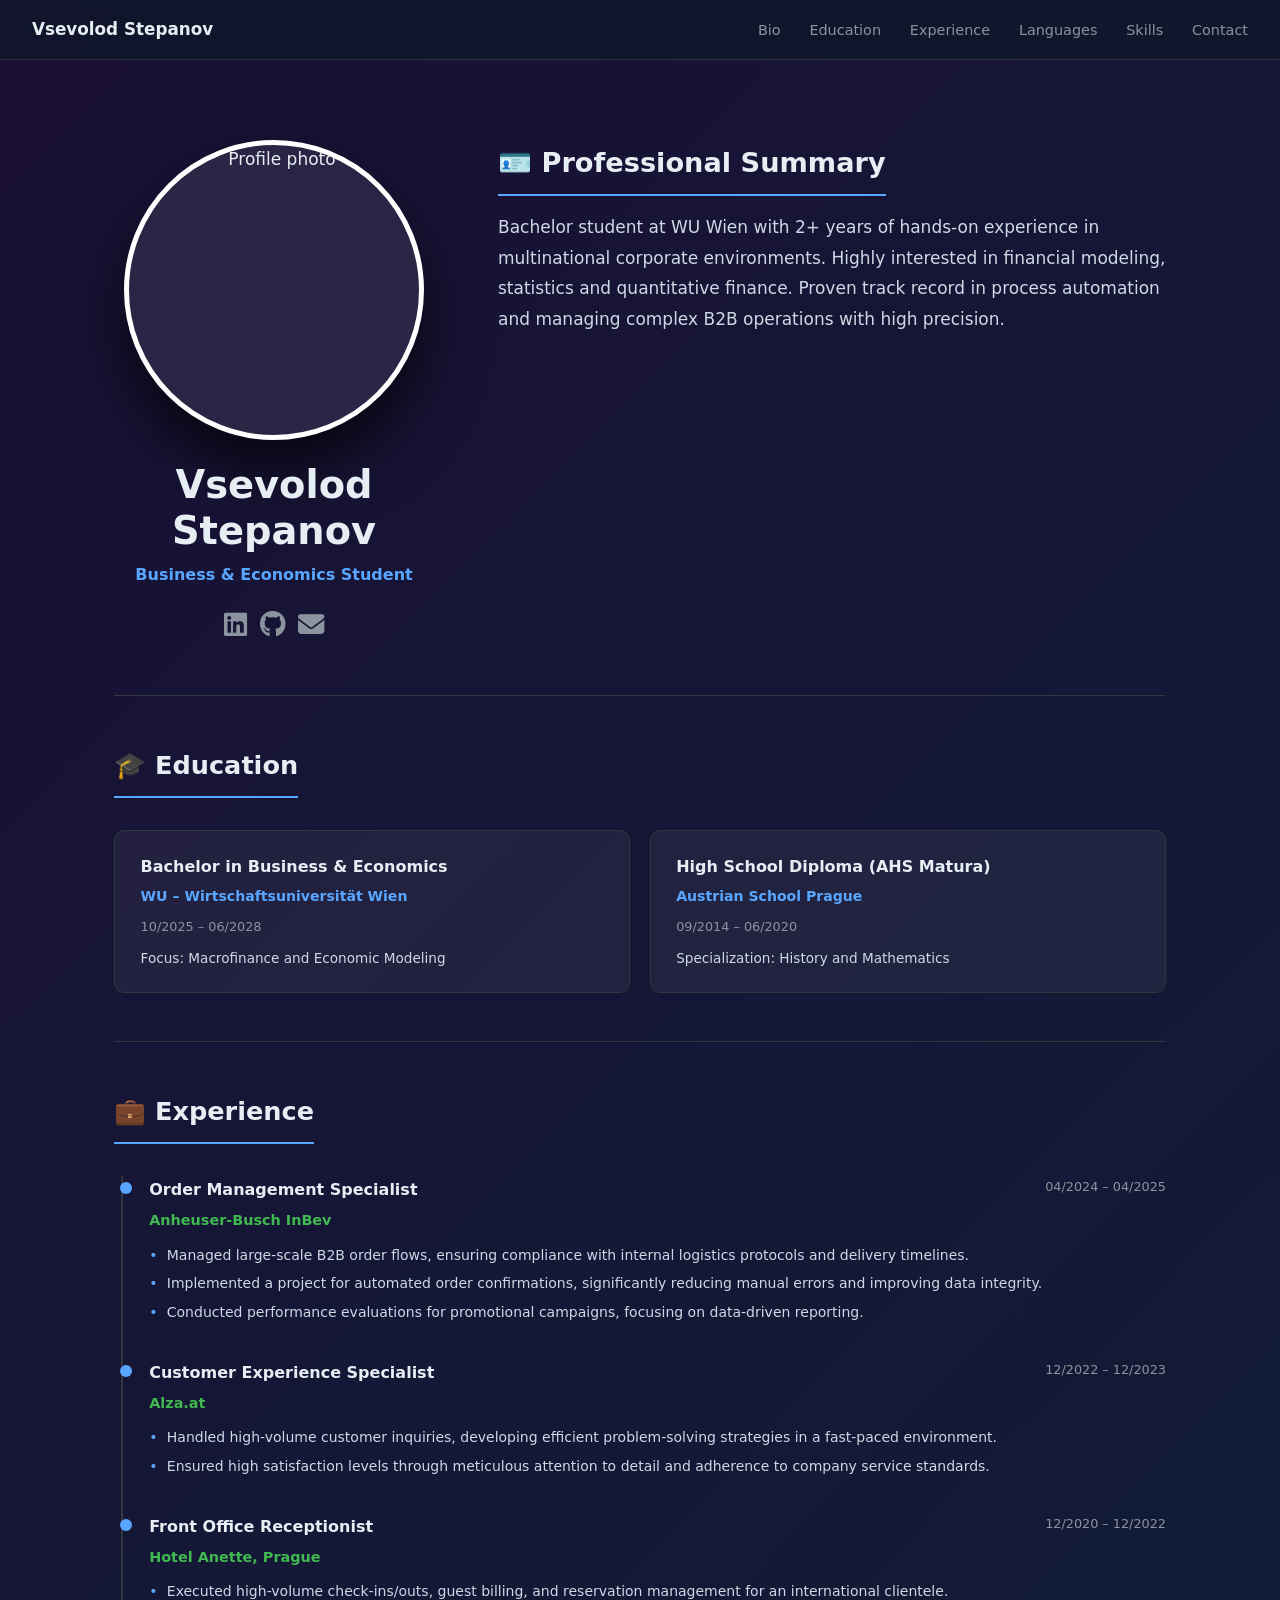
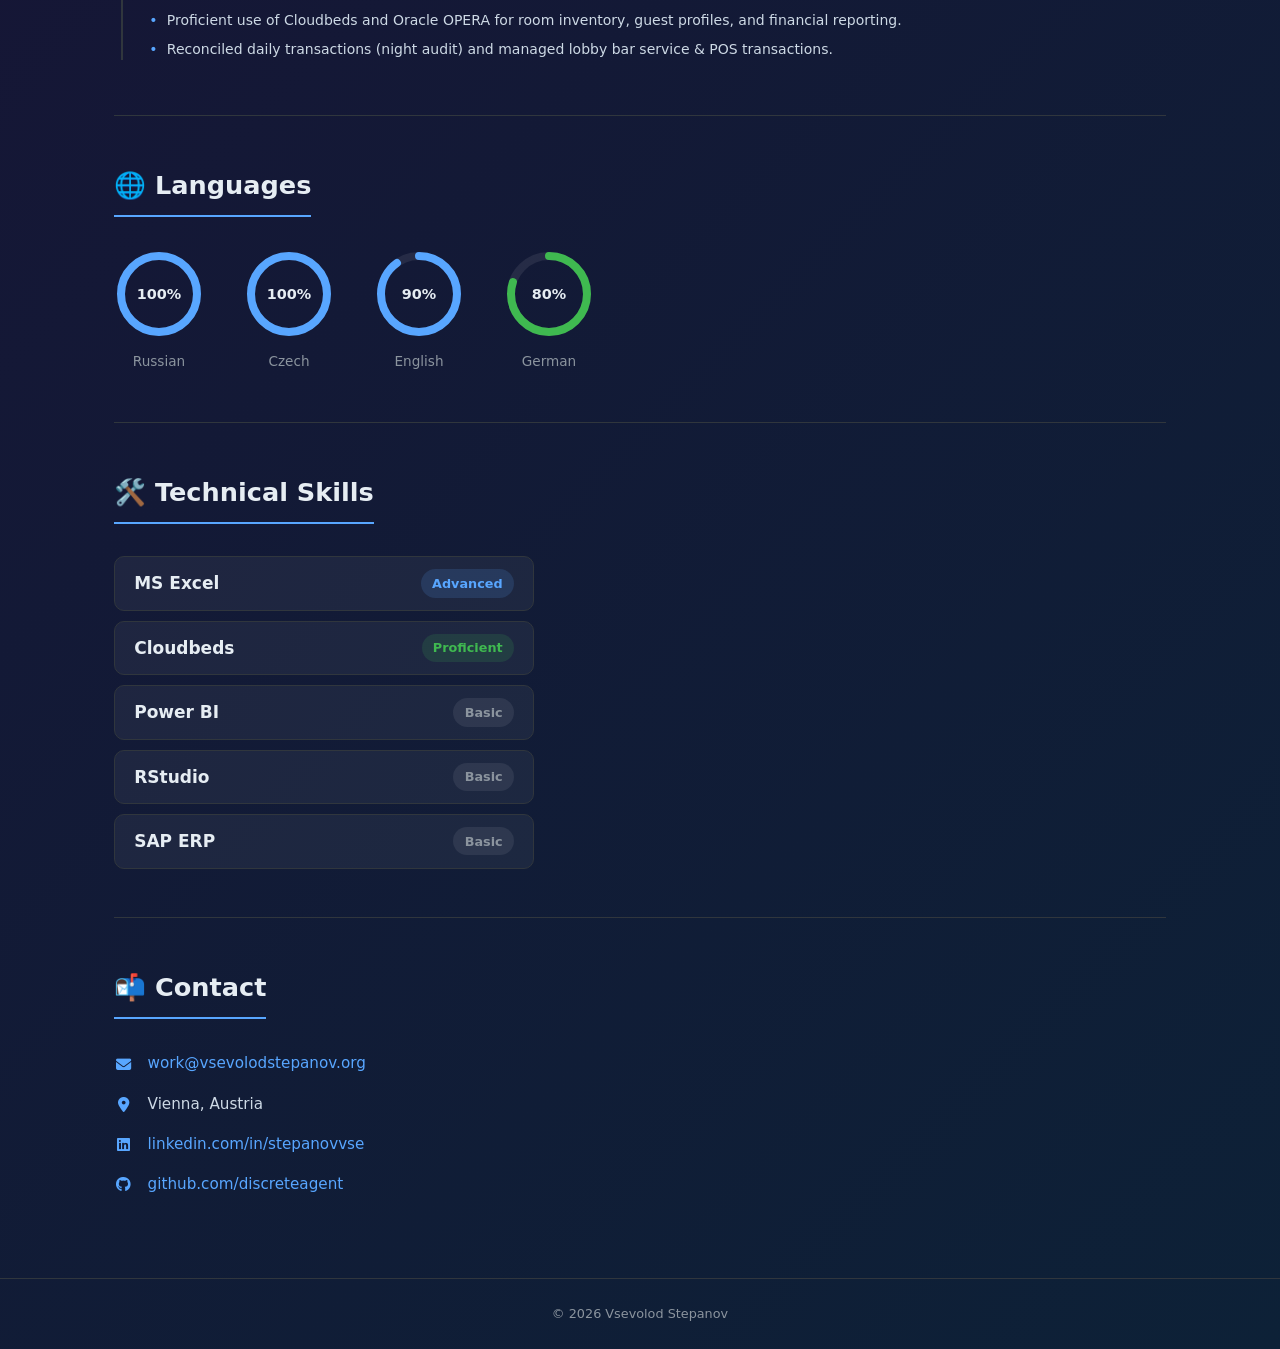
==== index.html @ 376c1ddd "Update index.html" ====
<!DOCTYPE html>
<html lang="en">
<head>
  <meta charset="UTF-8" />
  <meta name="viewport" content="width=device-width, initial-scale=1.0" />
  <title>Vsevolod Stepanov</title>
  <link rel="stylesheet" href="https://cdnjs.cloudflare.com/ajax/libs/font-awesome/6.5.0/css/all.min.css" />
  <style>
    *, *::before, *::after { box-sizing: border-box; margin: 0; padding: 0; }

    :root {
      --bg: transparent;
      --surface: rgba(255,255,255,0.05);
      --surface2: rgba(255,255,255,0.08);
      --accent: #58a6ff;
      --accent2: #3fb950;
      --text: #e6edf3;
      --muted: #8b949e;
      --border: #30363d;
      --radius: 10px;
    }

    html { scroll-behavior: smooth; }

    @keyframes gradientShift {
      0%   { background-position: 0% 50%; }
      50%  { background-position: 100% 50%; }
      100% { background-position: 0% 50%; }
    }

    body {
      background: linear-gradient(-45deg, #0f172a, #1e1b4b, #0f2744, #0d2137, #1a1035);
      background-size: 400% 400%;
      animation: gradientShift 14s ease infinite;
      color: var(--text);
      font-family: 'Segoe UI', system-ui, -apple-system, sans-serif;
      font-size: 17px;
      line-height: 1.7;
    }

    /* ── NAV ── */
    nav {
      position: sticky;
      top: 0;
      z-index: 100;
      background: rgba(15,23,42,.75);
      backdrop-filter: blur(12px);
      border-bottom: 1px solid var(--border);
      display: flex;
      align-items: center;
      justify-content: space-between;
      padding: 0 2rem;
      height: 60px;
    }

    nav .brand {
      font-weight: 700;
      font-size: 1.05rem;
      color: var(--text);
      text-decoration: none;
    }

    nav ul {
      list-style: none;
      display: flex;
      gap: 1.8rem;
    }

    nav ul a {
      color: var(--muted);
      text-decoration: none;
      font-size: .9rem;
      transition: color .2s;
    }

    nav ul a:hover { color: var(--accent); }

    /* ── LAYOUT ── */
    .container {
      max-width: 1100px;
      margin: 0 auto;
      padding: 0 1.5rem;
    }

    /* ── HERO ── */
    #bio {
      padding: 5rem 0 3rem;
      display: flex;
      gap: 4rem;
      align-items: flex-start;
    }

    .avatar {
      flex-shrink: 0;
      width: 320px;
      text-align: center;
    }

    .avatar-img {
      width: 300px;
      height: 300px;
      border-radius: 50%;
      background: var(--surface2);
      border: 5px solid #fff;
      box-shadow: 0 30px 60px rgba(0,0,0,.7);
      display: flex;
      align-items: center;
      justify-content: center;
      margin: 0 auto 1.4rem;
      overflow: hidden;
    }

    .avatar-img img {
      width: 100%;
      height: 100%;
      object-fit: cover;
    }

    .avatar-img .placeholder-icon {
      font-size: 6rem;
      color: var(--muted);
    }

    .avatar h1 {
      font-size: 2.4rem;
      font-weight: 800;
      color: var(--text);
      line-height: 1.2;
    }

    .avatar .role {
      font-size: 1rem;
      color: var(--accent);
      margin-top: .4rem;
      font-weight: 600;
    }

    .social-icons {
      display: flex;
      justify-content: center;
      gap: .8rem;
      margin-top: .9rem;
    }

    .social-icons a {
      color: var(--muted);
      font-size: 1.65rem;
      transition: color .2s;
    }

    .social-icons a:hover { color: var(--accent); }

    .bio-content h2 {
      font-size: 1.7rem;
      font-weight: 700;
      color: var(--text);
      margin-bottom: 1rem;
      padding-bottom: .5rem;
      border-bottom: 2px solid var(--accent);
      display: inline-block;
    }

    .bio-content p {
      color: #cdd9e5;
      max-width: 680px;
      line-height: 1.8;
    }

    .tag-row {
      display: flex;
      flex-wrap: wrap;
      gap: .5rem;
      margin-top: 1.2rem;
    }

    .tag {
      background: var(--surface2);
      border: 1px solid var(--border);
      color: var(--muted);
      font-size: .78rem;
      padding: .3rem .8rem;
      border-radius: 20px;
    }

    /* ── SECTION ── */
    section {
      padding: 3rem 0;
      border-top: 1px solid var(--border);
    }

    .section-title {
      font-size: 1.6rem;
      font-weight: 700;
      color: var(--text);
      margin-bottom: 2rem;
      padding-bottom: .5rem;
      border-bottom: 2px solid var(--accent);
      display: inline-block;
    }

    /* ── EDUCATION CARDS ── */
    .edu-grid {
      display: grid;
      grid-template-columns: repeat(auto-fit, minmax(280px, 1fr));
      gap: 1.2rem;
    }

    .edu-card {
      background: var(--surface);
      border: 1px solid var(--border);
      border-radius: var(--radius);
      padding: 1.4rem 1.6rem;
      transition: border-color .2s, transform .2s;
    }

    .edu-card:hover {
      border-color: var(--accent);
      transform: translateY(-3px);
    }

    .edu-card .degree {
      font-weight: 700;
      font-size: 1rem;
      color: var(--text);
      margin-bottom: .3rem;
    }

    .edu-card .school {
      color: var(--accent);
      font-size: .88rem;
      font-weight: 600;
      margin-bottom: .4rem;
    }

    .edu-card .dates {
      color: var(--muted);
      font-size: .8rem;
      margin-bottom: .6rem;
    }

    .edu-card .focus {
      color: #cdd9e5;
      font-size: .85rem;
    }

    /* ── TIMELINE ── */
    .timeline {
      position: relative;
      padding-left: 2.2rem;
    }

    .timeline::before {
      content: '';
      position: absolute;
      left: 7px;
      top: 0;
      bottom: 0;
      width: 2px;
      background: var(--border);
    }

    .timeline-item {
      position: relative;
      margin-bottom: 2.2rem;
    }

    .timeline-item::before {
      content: '';
      position: absolute;
      left: -1.85rem;
      top: 6px;
      width: 12px;
      height: 12px;
      border-radius: 50%;
      background: var(--accent);
      border: 2px solid var(--bg);
    }

    .timeline-item:last-child { margin-bottom: 0; }

    .tl-header {
      display: flex;
      justify-content: space-between;
      align-items: flex-start;
      flex-wrap: wrap;
      gap: .3rem;
      margin-bottom: .3rem;
    }

    .tl-title {
      font-weight: 700;
      font-size: 1rem;
      color: var(--text);
    }

    .tl-dates {
      color: var(--muted);
      font-size: .8rem;
      white-space: nowrap;
    }

    .tl-company {
      color: var(--accent2);
      font-size: .9rem;
      font-weight: 600;
      margin-bottom: .7rem;
    }

    .tl-bullets {
      list-style: none;
      padding: 0;
    }

    .tl-bullets li {
      position: relative;
      padding-left: 1.1rem;
      color: #cdd9e5;
      font-size: .875rem;
      margin-bottom: .4rem;
      line-height: 1.6;
    }

    .tl-bullets li::before {
      content: '•';
      position: absolute;
      left: 0;
      color: var(--accent);
    }

    /* ── LANGUAGES ── */
    .lang-grid {
      display: flex;
      flex-wrap: wrap;
      gap: 2.5rem;
      justify-content: flex-start;
    }

    .lang-item {
      display: flex;
      flex-direction: column;
      align-items: center;
      gap: .7rem;
    }

    .circle-wrap {
      position: relative;
      width: 90px;
      height: 90px;
    }

    .circle-wrap svg {
      transform: rotate(-90deg);
    }

    .circle-bg {
      fill: none;
      stroke: var(--surface2);
      stroke-width: 8;
    }

    .circle-fg {
      fill: none;
      stroke: var(--accent);
      stroke-width: 8;
      stroke-linecap: round;
      transition: stroke-dashoffset .8s ease;
    }

    .circle-label {
      position: absolute;
      inset: 0;
      display: flex;
      align-items: center;
      justify-content: center;
      font-weight: 700;
      font-size: .9rem;
      color: var(--text);
    }

    .lang-name {
      color: var(--muted);
      font-size: .85rem;
      text-align: center;
    }

    /* ── SKILLS TABLE ── */
    .skills-table {
      display: flex;
      flex-direction: column;
      gap: .6rem;
      max-width: 420px;
    }

    .skill-row {
      display: flex;
      justify-content: space-between;
      align-items: center;
      background: var(--surface);
      border: 1px solid var(--border);
      border-radius: var(--radius);
      padding: .75rem 1.2rem;
    }

    .skill-name {
      font-weight: 600;
      color: var(--text);
    }

    .skill-level {
      font-size: .8rem;
      font-weight: 600;
      padding: .2rem .7rem;
      border-radius: 20px;
    }

    .skill-level.advanced  { background: rgba(88,166,255,.15); color: #58a6ff; }
    .skill-level.proficient{ background: rgba(63,185,80,.15);  color: #3fb950; }
    .skill-level.basic     { background: rgba(139,148,158,.15);color: #8b949e; }

    /* ── CONTACT ── */
    #contact {
      padding: 3rem 0 5rem;
    }

    .contact-list {
      list-style: none;
      display: flex;
      flex-direction: column;
      gap: .9rem;
    }

    .contact-list li {
      display: flex;
      align-items: center;
      gap: .9rem;
      color: #cdd9e5;
      font-size: .95rem;
    }

    .contact-list li i {
      color: var(--accent);
      width: 1.2rem;
      text-align: center;
    }

    .contact-list a {
      color: var(--accent);
      text-decoration: none;
    }

    .contact-list a:hover { text-decoration: underline; }

    footer {
      text-align: center;
      padding: 1.5rem;
      border-top: 1px solid var(--border);
      color: var(--muted);
      font-size: .8rem;
    }

    /* ── RESPONSIVE ── */
    @media (max-width: 780px) {
      #bio { flex-direction: column; align-items: center; text-align: center; }
      .avatar { width: 100%; }
      .tag-row { justify-content: center; }
      .tl-header { flex-direction: column; }
    }
  </style>
</head>
<body>

<!-- NAV -->
<nav>
  <a class="brand" href="#">Vsevolod Stepanov</a>
  <ul>
    <li><a href="#bio">Bio</a></li>
    <li><a href="#education">Education</a></li>
    <li><a href="#experience">Experience</a></li>
    <li><a href="#languages">Languages</a></li>
    <li><a href="#skills">Skills</a></li>
    <li><a href="#contact">Contact</a></li>
  </ul>
</nav>

<!-- BIO / HERO -->
<div class="container">
  <section id="bio" style="border-top:none;">
    <div class="avatar">
      <div class="avatar-img">
        <img src="Profile.png"  alt="Profile photo">
      </div>
      <h1>Vsevolod Stepanov</h1>
      <div class="role">Business &amp; Economics Student</div>
      <div class="social-icons">
        <a href="https://www.linkedin.com/in/stepanovvse" target="_blank" title="LinkedIn"><i class="fab fa-linkedin"></i></a>
        <a href="https://github.com/discreteagent" target="_blank" title="GitHub"><i class="fab fa-github"></i></a>
        <a href="https://mail.google.com/mail/?view=cm&to=work@vsevolodstepanov.org" target="_blank" title="Email"><i class="fas fa-envelope"></i></a>
      </div>
    </div>

    <div class="bio-content">
      <h2>🪪 Professional Summary</h2>
      <p>
        Bachelor student at WU Wien with 2+ years of hands-on experience in multinational corporate environments.
        Highly interested in financial modeling, statistics and quantitative finance.
        Proven track record in process automation and managing complex B2B operations with high precision.
      </p>
    </div>
  </section>

  <!-- EDUCATION -->
  <section id="education">
    <div class="section-title">🎓 Education</div>
    <div class="edu-grid">
      <div class="edu-card">
        <div class="degree">Bachelor in Business &amp; Economics</div>
        <div class="school">WU – Wirtschaftsuniversität Wien</div>
        <div class="dates">10/2025 – 06/2028</div>
        <div class="focus">Focus: Macrofinance and Economic Modeling</div>
      </div>
      <div class="edu-card">
        <div class="degree">High School Diploma (AHS Matura)</div>
        <div class="school">Austrian School Prague</div>
        <div class="dates">09/2014 – 06/2020</div>
        <div class="focus">Specialization: History and Mathematics</div>
      </div>
    </div>
  </section>

  <!-- EXPERIENCE -->
  <section id="experience">
    <div class="section-title">💼 Experience</div>
    <div class="timeline">

      <div class="timeline-item">
        <div class="tl-header">
          <div class="tl-title">Order Management Specialist</div>
          <div class="tl-dates">04/2024 – 04/2025</div>
        </div>
        <div class="tl-company">Anheuser-Busch InBev</div>
        <ul class="tl-bullets">
          <li>Managed large-scale B2B order flows, ensuring compliance with internal logistics protocols and delivery timelines.</li>
          <li>Implemented a project for automated order confirmations, significantly reducing manual errors and improving data integrity.</li>
          <li>Conducted performance evaluations for promotional campaigns, focusing on data-driven reporting.</li>
        </ul>
      </div>

      <div class="timeline-item">
        <div class="tl-header">
          <div class="tl-title">Customer Experience Specialist</div>
          <div class="tl-dates">12/2022 – 12/2023</div>
        </div>
        <div class="tl-company">Alza.at</div>
        <ul class="tl-bullets">
          <li>Handled high-volume customer inquiries, developing efficient problem-solving strategies in a fast-paced environment.</li>
          <li>Ensured high satisfaction levels through meticulous attention to detail and adherence to company service standards.</li>
        </ul>
      </div>

      <div class="timeline-item">
        <div class="tl-header">
          <div class="tl-title">Front Office Receptionist</div>
          <div class="tl-dates">12/2020 – 12/2022</div>
        </div>
        <div class="tl-company">Hotel Anette, Prague</div>
        <ul class="tl-bullets">
          <li>Executed high-volume check-ins/outs, guest billing, and reservation management for an international clientele.</li>
          <li>Proficient use of Cloudbeds and Oracle OPERA for room inventory, guest profiles, and financial reporting.</li>
          <li>Reconciled daily transactions (night audit) and managed lobby bar service &amp; POS transactions.</li>
        </ul>
      </div>

    </div>
  </section>

  <!-- LANGUAGES -->
  <section id="languages">
    <div class="section-title">🌐 Languages</div>
    <div class="lang-grid">
      <div class="lang-item">
        <div class="circle-wrap">
          <svg viewBox="0 0 90 90" width="90" height="90">
            <circle class="circle-bg" cx="45" cy="45" r="38"/>
            <circle class="circle-fg" cx="45" cy="45" r="38"
              stroke-dasharray="238.76"
              stroke-dashoffset="0"/>
          </svg>
          <div class="circle-label">100%</div>
        </div>
        <div class="lang-name">Russian</div>
      </div>
      <div class="lang-item">
        <div class="circle-wrap">
          <svg viewBox="0 0 90 90" width="90" height="90">
            <circle class="circle-bg" cx="45" cy="45" r="38"/>
            <circle class="circle-fg" cx="45" cy="45" r="38"
              stroke-dasharray="238.76"
              stroke-dashoffset="0"/>
          </svg>
          <div class="circle-label">100%</div>
        </div>
        <div class="lang-name">Czech</div>
      </div>
      <div class="lang-item">
        <div class="circle-wrap">
          <svg viewBox="0 0 90 90" width="90" height="90">
            <circle class="circle-bg" cx="45" cy="45" r="38"/>
            <circle class="circle-fg" cx="45" cy="45" r="38"
              stroke-dasharray="238.76"
              stroke-dashoffset="23.876"/>
          </svg>
          <div class="circle-label">90%</div>
        </div>
        <div class="lang-name">English</div>
      </div>
      <div class="lang-item">
        <div class="circle-wrap">
          <svg viewBox="0 0 90 90" width="90" height="90">
            <circle class="circle-bg" cx="45" cy="45" r="38"/>
            <circle class="circle-fg" cx="45" cy="45" r="38"
              stroke-dasharray="238.76"
              stroke-dashoffset="47.752"
              style="stroke:#3fb950"/>
          </svg>
          <div class="circle-label">80%</div>
        </div>
        <div class="lang-name">German</div>
      </div>
    </div>
  </section>

  <!-- TECHNICAL SKILLS -->
  <section id="skills">
    <div class="section-title">🛠️ Technical Skills</div>
    <div class="skills-table">
      <div class="skill-row"><span class="skill-name">MS Excel</span><span class="skill-level advanced">Advanced</span></div>
      <div class="skill-row"><span class="skill-name">Cloudbeds</span><span class="skill-level proficient">Proficient</span></div>
      <div class="skill-row"><span class="skill-name">Power BI</span><span class="skill-level basic">Basic</span></div>
      <div class="skill-row"><span class="skill-name">RStudio</span><span class="skill-level basic">Basic</span></div>
      <div class="skill-row"><span class="skill-name">SAP ERP</span><span class="skill-level basic">Basic</span></div>
    </div>
  </section>

  <!-- CONTACT -->
  <section id="contact">
    <div class="section-title">📬 Contact</div>
    <ul class="contact-list">
      <li>
        <i class="fas fa-envelope"></i>
        <a href="https://mail.google.com/mail/?view=cm&to=work@vsevolodstepanov.org" target="_blank">work@vsevolodstepanov.org</a>
      </li>
      <li>
        <i class="fas fa-map-marker-alt"></i>
        <span>Vienna, Austria</span>
      </li>
      <li>
        <i class="fab fa-linkedin"></i>
        <a href="https://www.linkedin.com/in/stepanovvse" target="_blank">linkedin.com/in/stepanovvse</a>
      </li>
      <li>
        <i class="fab fa-github"></i>
        <a href="https://github.com/discreteagent" target="_blank">github.com/discreteagent</a>
      </li>
    </ul>
  </section>
</div>

<footer>
  &copy; 2026 Vsevolod Stepanov
</footer>

</body>
</html>
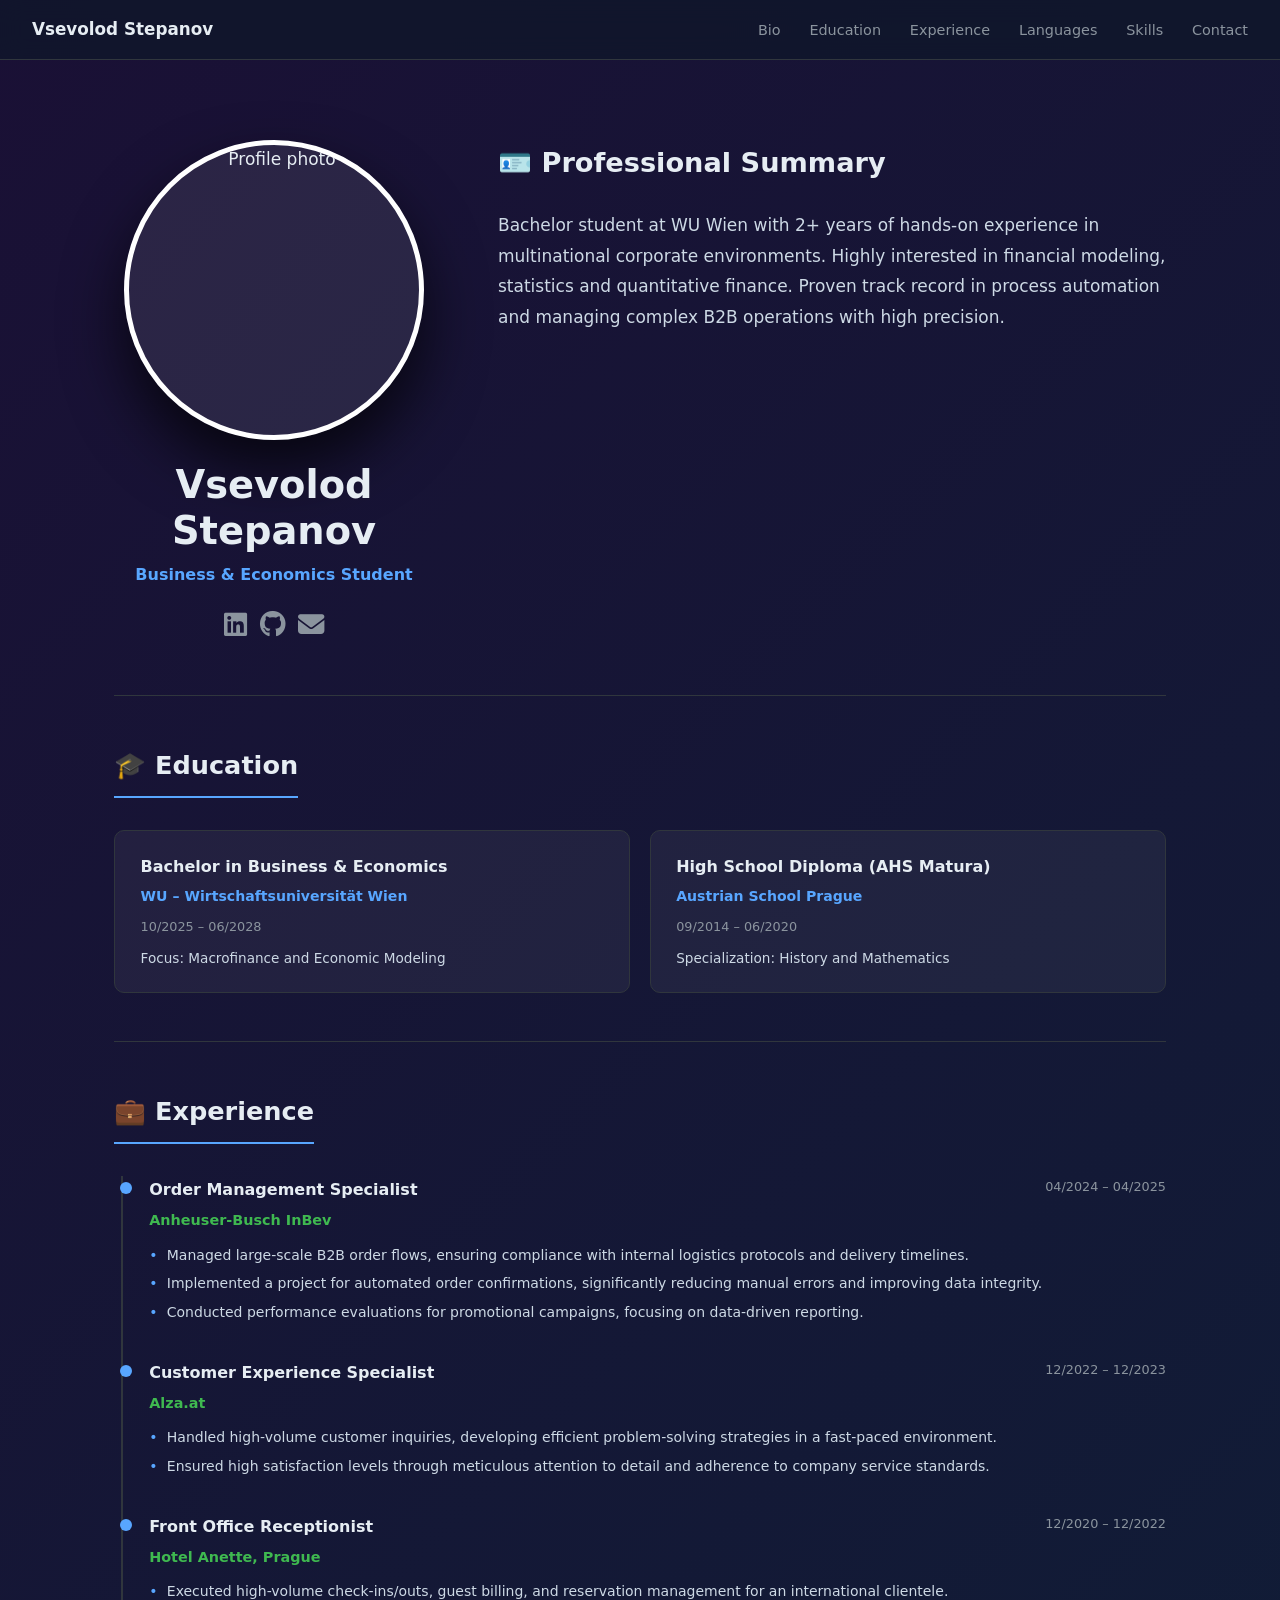
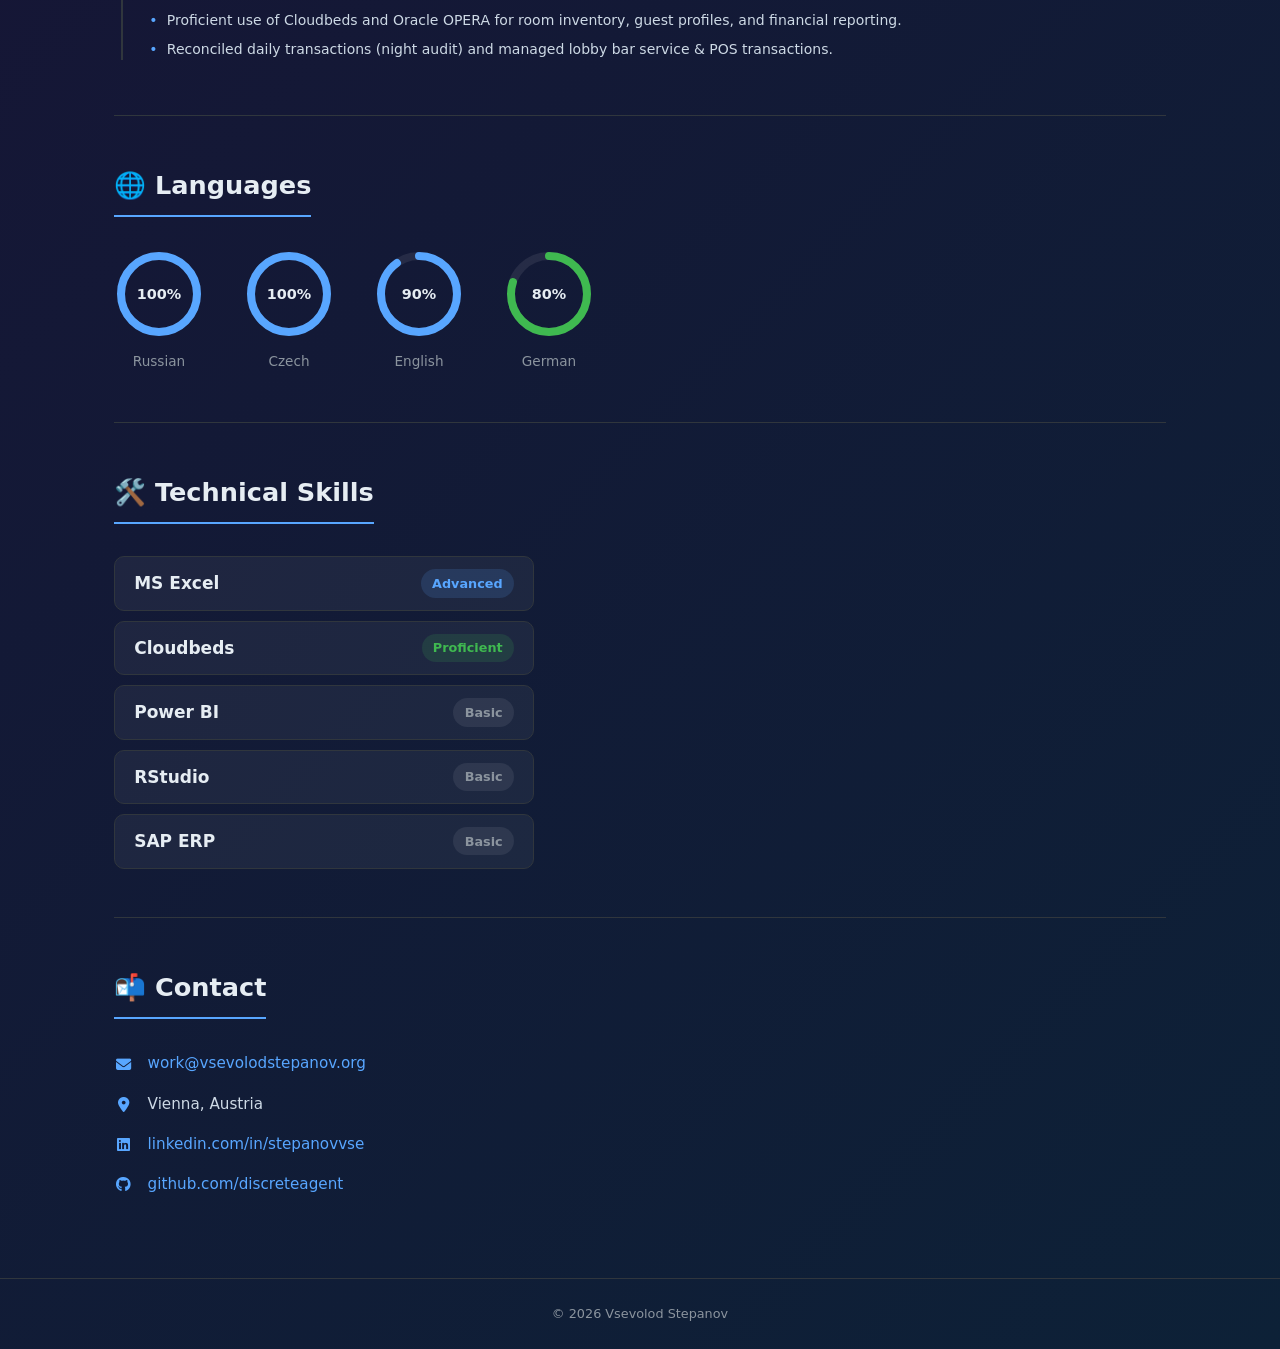
==== commit 3af41842: "Update index.html" ====
--- a/index.html
+++ b/index.html
@@ -156,7 +156,6 @@
       color: var(--text);
       margin-bottom: 1rem;
       padding-bottom: .5rem;
-      border-bottom: 2px solid var(--accent);
       display: inline-block;
     }
 
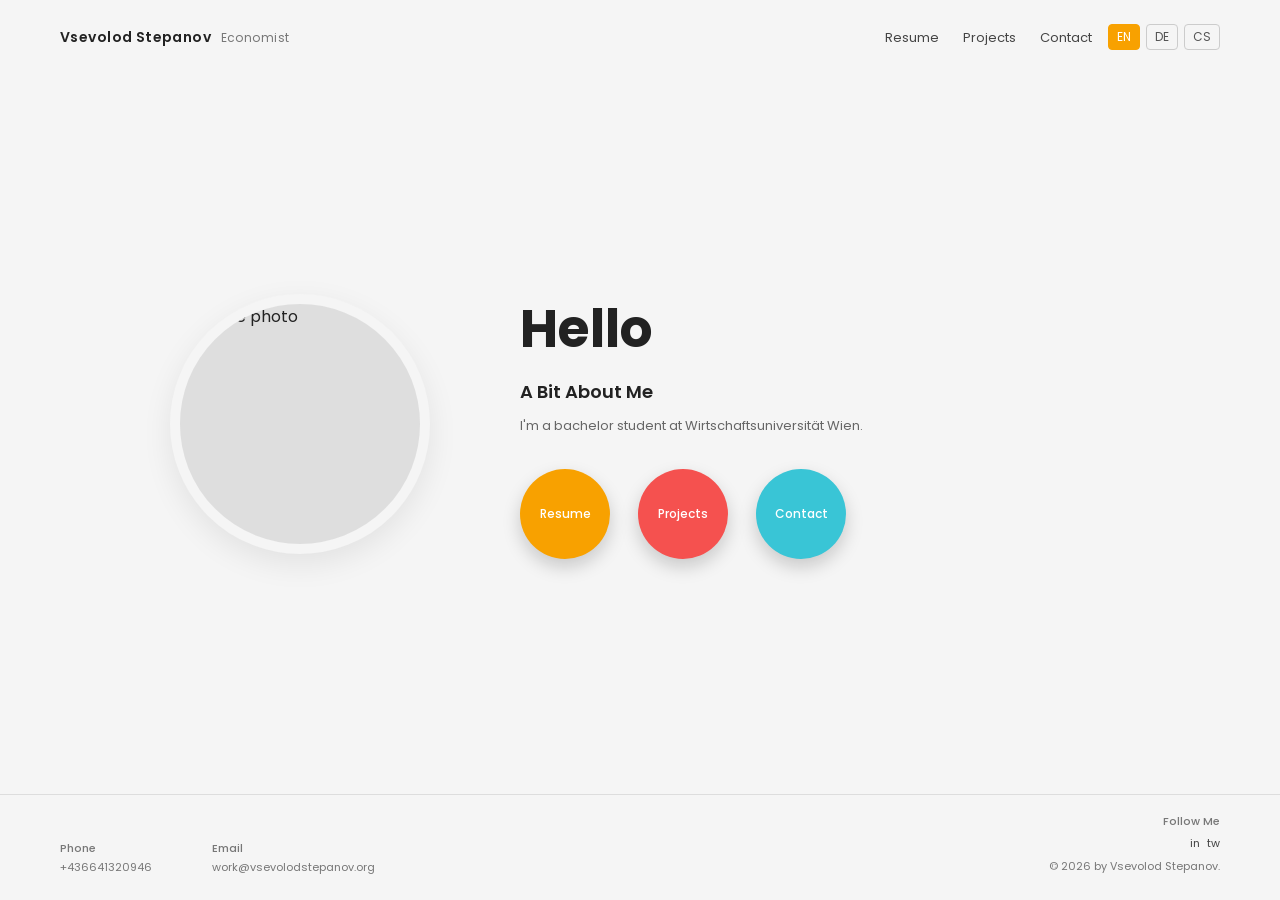
==== commit 0f29031e: "Add DE/CS translations, language switcher, and mobile responsiveness Co-Authored-By: Claude Sonnet 4" ====
--- a/index.html
+++ b/index.html
@@ -3,670 +3,456 @@
 <head>
   <meta charset="UTF-8" />
   <meta name="viewport" content="width=device-width, initial-scale=1.0" />
-  <title>Vsevolod Stepanov</title>
-  <link rel="stylesheet" href="https://cdnjs.cloudflare.com/ajax/libs/font-awesome/6.5.0/css/all.min.css" />
+  <title>Personal Landing Page</title>
+  <link href="https://fonts.googleapis.com/css2?family=Poppins:wght@300;400;500;600;700&display=swap" rel="stylesheet" />
   <style>
-    *, *::before, *::after { box-sizing: border-box; margin: 0; padding: 0; }
-
-    :root {
-      --bg: transparent;
-      --surface: rgba(255,255,255,0.05);
-      --surface2: rgba(255,255,255,0.08);
-      --accent: #58a6ff;
-      --accent2: #3fb950;
-      --text: #e6edf3;
-      --muted: #8b949e;
-      --border: #30363d;
-      --radius: 10px;
-    }
-
-    html { scroll-behavior: smooth; }
-
-    @keyframes gradientShift {
-      0%   { background-position: 0% 50%; }
-      50%  { background-position: 100% 50%; }
-      100% { background-position: 0% 50%; }
+    * {
+      box-sizing: border-box;
+      margin: 0;
+      padding: 0;
     }
 
     body {
-      background: linear-gradient(-45deg, #0f172a, #1e1b4b, #0f2744, #0d2137, #1a1035);
-      background-size: 400% 400%;
-      animation: gradientShift 14s ease infinite;
-      color: var(--text);
-      font-family: 'Segoe UI', system-ui, -apple-system, sans-serif;
-      font-size: 17px;
-      line-height: 1.7;
-    }
-
-    /* ── NAV ── */
-    nav {
-      position: sticky;
-      top: 0;
-      z-index: 100;
-      background: rgba(15,23,42,.75);
-      backdrop-filter: blur(12px);
-      border-bottom: 1px solid var(--border);
+      font-family: "Poppins", system-ui, -apple-system, BlinkMacSystemFont, "Segoe UI", sans-serif;
+      background-color: #f5f5f5;
+      color: #222;
+      min-height: 100vh;
+      display: flex;
+      flex-direction: column;
+    }
+
+    a {
+      text-decoration: none;
+      color: inherit;
+    }
+
+    /* ── Top bar ── */
+    .top-bar {
       display: flex;
       align-items: center;
       justify-content: space-between;
-      padding: 0 2rem;
-      height: 60px;
-    }
-
-    nav .brand {
-      font-weight: 700;
-      font-size: 1.05rem;
-      color: var(--text);
-      text-decoration: none;
-    }
-
-    nav ul {
-      list-style: none;
-      display: flex;
-      gap: 1.8rem;
-    }
-
-    nav ul a {
-      color: var(--muted);
-      text-decoration: none;
-      font-size: .9rem;
-      transition: color .2s;
-    }
-
-    nav ul a:hover { color: var(--accent); }
-
-    /* ── LAYOUT ── */
-    .container {
-      max-width: 1100px;
-      margin: 0 auto;
-      padding: 0 1.5rem;
-    }
-
-    /* ── HERO ── */
-    #bio {
-      padding: 5rem 0 3rem;
-      display: flex;
-      gap: 4rem;
-      align-items: flex-start;
-    }
-
-    .avatar {
-      flex-shrink: 0;
-      width: 320px;
-      text-align: center;
-    }
-
-    .avatar-img {
-      width: 300px;
-      height: 300px;
+      padding: 24px 60px;
+      font-size: 14px;
+      flex-wrap: wrap;
+      gap: 12px;
+    }
+
+    .logo {
+      font-weight: 600;
+      letter-spacing: 0.03em;
+    }
+
+    .logo span.role {
+      font-weight: 400;
+      font-size: 12px;
+      margin-left: 6px;
+      color: #777;
+    }
+
+    .top-right {
+      display: flex;
+      align-items: center;
+      gap: 16px;
+      flex-wrap: wrap;
+    }
+
+    .top-nav a {
+      margin-left: 20px;
+      font-size: 13px;
+      color: #444;
+    }
+
+    .top-nav a:hover {
+      text-decoration: underline;
+    }
+
+    /* ── Language switcher ── */
+    .lang-switcher {
+      display: flex;
+      gap: 6px;
+    }
+
+    .lang-btn {
+      background: none;
+      border: 1px solid #ccc;
+      border-radius: 4px;
+      padding: 3px 8px;
+      font-size: 12px;
+      font-family: inherit;
+      cursor: pointer;
+      color: #555;
+      transition: background 0.15s, color 0.15s;
+    }
+
+    .lang-btn.active,
+    .lang-btn:hover {
+      background: #f8a100;
+      border-color: #f8a100;
+      color: #fff;
+    }
+
+    /* ── Main content ── */
+    .main {
+      flex: 1;
+      display: flex;
+      align-items: center;
+      justify-content: center;
+      padding: 40px 60px 60px;
+    }
+
+    .hero {
+      max-width: 960px;
+      width: 100%;
+      display: grid;
+      grid-template-columns: 280px 1fr;
+      column-gap: 80px;
+      align-items: center;
+    }
+
+    .photo-wrapper {
+      display: flex;
+      align-items: center;
+      justify-content: center;
+    }
+
+    .photo-circle {
+      width: 260px;
+      height: 260px;
       border-radius: 50%;
-      background: var(--surface2);
-      border: 5px solid #fff;
-      box-shadow: 0 30px 60px rgba(0,0,0,.7);
-      display: flex;
-      align-items: center;
-      justify-content: center;
-      margin: 0 auto 1.4rem;
+      background: #dedede;
+      border: 10px solid #f5f5f5;
+      box-shadow: 0 10px 30px rgba(0, 0, 0, 0.08);
       overflow: hidden;
     }
 
-    .avatar-img img {
+    .photo-circle img {
       width: 100%;
       height: 100%;
       object-fit: cover;
-    }
-
-    .avatar-img .placeholder-icon {
-      font-size: 6rem;
-      color: var(--muted);
-    }
-
-    .avatar h1 {
-      font-size: 2.4rem;
-      font-weight: 800;
-      color: var(--text);
-      line-height: 1.2;
-    }
-
-    .avatar .role {
-      font-size: 1rem;
-      color: var(--accent);
-      margin-top: .4rem;
+      display: block;
+    }
+
+    .hero-content h1 {
+      font-size: clamp(36px, 5vw, 52px);
+      margin-bottom: 10px;
+      font-weight: 700;
+    }
+
+    .hero-content h1 span {
+      color: #f8a100;
+    }
+
+    .hero-content h2 {
+      font-size: clamp(15px, 2vw, 18px);
+      margin-bottom: 10px;
       font-weight: 600;
     }
 
-    .social-icons {
-      display: flex;
-      justify-content: center;
-      gap: .8rem;
-      margin-top: .9rem;
-    }
-
-    .social-icons a {
-      color: var(--muted);
-      font-size: 1.65rem;
-      transition: color .2s;
-    }
-
-    .social-icons a:hover { color: var(--accent); }
-
-    .bio-content h2 {
-      font-size: 1.7rem;
-      font-weight: 700;
-      color: var(--text);
-      margin-bottom: 1rem;
-      padding-bottom: .5rem;
-      display: inline-block;
-    }
-
-    .bio-content p {
-      color: #cdd9e5;
-      max-width: 680px;
-      line-height: 1.8;
-    }
-
-    .tag-row {
-      display: flex;
+    .hero-content p {
+      font-size: 13px;
+      line-height: 1.7;
+      color: #666;
+      max-width: 420px;
+      margin-bottom: 32px;
+    }
+
+    .hero-buttons {
+      display: flex;
+      gap: 28px;
       flex-wrap: wrap;
-      gap: .5rem;
-      margin-top: 1.2rem;
-    }
-
-    .tag {
-      background: var(--surface2);
-      border: 1px solid var(--border);
-      color: var(--muted);
-      font-size: .78rem;
-      padding: .3rem .8rem;
-      border-radius: 20px;
-    }
-
-    /* ── SECTION ── */
-    section {
-      padding: 3rem 0;
-      border-top: 1px solid var(--border);
-    }
-
-    .section-title {
-      font-size: 1.6rem;
-      font-weight: 700;
-      color: var(--text);
-      margin-bottom: 2rem;
-      padding-bottom: .5rem;
-      border-bottom: 2px solid var(--accent);
-      display: inline-block;
-    }
-
-    /* ── EDUCATION CARDS ── */
-    .edu-grid {
-      display: grid;
-      grid-template-columns: repeat(auto-fit, minmax(280px, 1fr));
-      gap: 1.2rem;
-    }
-
-    .edu-card {
-      background: var(--surface);
-      border: 1px solid var(--border);
-      border-radius: var(--radius);
-      padding: 1.4rem 1.6rem;
-      transition: border-color .2s, transform .2s;
-    }
-
-    .edu-card:hover {
-      border-color: var(--accent);
-      transform: translateY(-3px);
-    }
-
-    .edu-card .degree {
-      font-weight: 700;
-      font-size: 1rem;
-      color: var(--text);
-      margin-bottom: .3rem;
-    }
-
-    .edu-card .school {
-      color: var(--accent);
-      font-size: .88rem;
-      font-weight: 600;
-      margin-bottom: .4rem;
-    }
-
-    .edu-card .dates {
-      color: var(--muted);
-      font-size: .8rem;
-      margin-bottom: .6rem;
-    }
-
-    .edu-card .focus {
-      color: #cdd9e5;
-      font-size: .85rem;
-    }
-
-    /* ── TIMELINE ── */
-    .timeline {
-      position: relative;
-      padding-left: 2.2rem;
-    }
-
-    .timeline::before {
-      content: '';
-      position: absolute;
-      left: 7px;
-      top: 0;
-      bottom: 0;
-      width: 2px;
-      background: var(--border);
-    }
-
-    .timeline-item {
-      position: relative;
-      margin-bottom: 2.2rem;
-    }
-
-    .timeline-item::before {
-      content: '';
-      position: absolute;
-      left: -1.85rem;
-      top: 6px;
-      width: 12px;
-      height: 12px;
-      border-radius: 50%;
-      background: var(--accent);
-      border: 2px solid var(--bg);
-    }
-
-    .timeline-item:last-child { margin-bottom: 0; }
-
-    .tl-header {
-      display: flex;
-      justify-content: space-between;
-      align-items: flex-start;
-      flex-wrap: wrap;
-      gap: .3rem;
-      margin-bottom: .3rem;
-    }
-
-    .tl-title {
-      font-weight: 700;
-      font-size: 1rem;
-      color: var(--text);
-    }
-
-    .tl-dates {
-      color: var(--muted);
-      font-size: .8rem;
-      white-space: nowrap;
-    }
-
-    .tl-company {
-      color: var(--accent2);
-      font-size: .9rem;
-      font-weight: 600;
-      margin-bottom: .7rem;
-    }
-
-    .tl-bullets {
-      list-style: none;
-      padding: 0;
-    }
-
-    .tl-bullets li {
-      position: relative;
-      padding-left: 1.1rem;
-      color: #cdd9e5;
-      font-size: .875rem;
-      margin-bottom: .4rem;
-      line-height: 1.6;
-    }
-
-    .tl-bullets li::before {
-      content: '•';
-      position: absolute;
-      left: 0;
-      color: var(--accent);
-    }
-
-    /* ── LANGUAGES ── */
-    .lang-grid {
-      display: flex;
-      flex-wrap: wrap;
-      gap: 2.5rem;
-      justify-content: flex-start;
-    }
-
-    .lang-item {
-      display: flex;
-      flex-direction: column;
-      align-items: center;
-      gap: .7rem;
-    }
-
-    .circle-wrap {
-      position: relative;
+    }
+
+    .hero-button {
       width: 90px;
       height: 90px;
-    }
-
-    .circle-wrap svg {
-      transform: rotate(-90deg);
-    }
-
-    .circle-bg {
-      fill: none;
-      stroke: var(--surface2);
-      stroke-width: 8;
-    }
-
-    .circle-fg {
-      fill: none;
-      stroke: var(--accent);
-      stroke-width: 8;
-      stroke-linecap: round;
-      transition: stroke-dashoffset .8s ease;
-    }
-
-    .circle-label {
-      position: absolute;
-      inset: 0;
+      border-radius: 50%;
       display: flex;
       align-items: center;
       justify-content: center;
-      font-weight: 700;
-      font-size: .9rem;
-      color: var(--text);
-    }
-
-    .lang-name {
-      color: var(--muted);
-      font-size: .85rem;
+      font-size: 12px;
+      font-weight: 500;
+      color: #fff;
+      box-shadow: 0 8px 18px rgba(0, 0, 0, 0.18);
+      cursor: pointer;
+      transition: transform 0.15s ease, box-shadow 0.15s ease;
       text-align: center;
-    }
-
-    /* ── SKILLS TABLE ── */
-    .skills-table {
-      display: flex;
-      flex-direction: column;
-      gap: .6rem;
-      max-width: 420px;
-    }
-
-    .skill-row {
-      display: flex;
+      padding: 8px;
+    }
+
+    .hero-button.resume   { background: #f8a100; }
+    .hero-button.projects { background: #f5514f; }
+    .hero-button.contact  { background: #39c5d6; }
+
+    .hero-button:hover {
+      transform: translateY(-3px);
+      box-shadow: 0 12px 24px rgba(0, 0, 0, 0.22);
+    }
+
+    /* ── Footer ── */
+    .footer {
+      font-size: 11px;
+      color: #777;
+      padding: 18px 60px 24px;
+      display: flex;
+      align-items: flex-end;
       justify-content: space-between;
-      align-items: center;
-      background: var(--surface);
-      border: 1px solid var(--border);
-      border-radius: var(--radius);
-      padding: .75rem 1.2rem;
-    }
-
-    .skill-name {
-      font-weight: 600;
-      color: var(--text);
-    }
-
-    .skill-level {
-      font-size: .8rem;
-      font-weight: 600;
-      padding: .2rem .7rem;
-      border-radius: 20px;
-    }
-
-    .skill-level.advanced  { background: rgba(88,166,255,.15); color: #58a6ff; }
-    .skill-level.proficient{ background: rgba(63,185,80,.15);  color: #3fb950; }
-    .skill-level.basic     { background: rgba(139,148,158,.15);color: #8b949e; }
-
-    /* ── CONTACT ── */
-    #contact {
-      padding: 3rem 0 5rem;
-    }
-
-    .contact-list {
-      list-style: none;
-      display: flex;
-      flex-direction: column;
-      gap: .9rem;
-    }
-
-    .contact-list li {
-      display: flex;
-      align-items: center;
-      gap: .9rem;
-      color: #cdd9e5;
-      font-size: .95rem;
-    }
-
-    .contact-list li i {
-      color: var(--accent);
-      width: 1.2rem;
-      text-align: center;
-    }
-
-    .contact-list a {
-      color: var(--accent);
-      text-decoration: none;
-    }
-
-    .contact-list a:hover { text-decoration: underline; }
-
-    footer {
-      text-align: center;
-      padding: 1.5rem;
-      border-top: 1px solid var(--border);
-      color: var(--muted);
-      font-size: .8rem;
-    }
-
-    /* ── RESPONSIVE ── */
-    @media (max-width: 780px) {
-      #bio { flex-direction: column; align-items: center; text-align: center; }
-      .avatar { width: 100%; }
-      .tag-row { justify-content: center; }
-      .tl-header { flex-direction: column; }
+      border-top: 1px solid #ddd;
+      flex-wrap: wrap;
+      gap: 16px;
+    }
+
+    .footer-group {
+      display: flex;
+      gap: 60px;
+      flex-wrap: wrap;
+    }
+
+    .footer-item-title {
+      font-weight: 500;
+      margin-bottom: 2px;
+    }
+
+    .footer-right {
+      text-align: right;
+      line-height: 1.6;
+    }
+
+    .social {
+      margin-top: 4px;
+    }
+
+    .social a {
+      margin-left: 4px;
+      color: #444;
+    }
+
+    /* ── Mobile ── */
+    @media (max-width: 700px) {
+      .top-bar {
+        padding: 16px 20px;
+        flex-direction: column;
+        align-items: flex-start;
+      }
+
+      .top-right {
+        width: 100%;
+        justify-content: space-between;
+      }
+
+      .top-nav a:first-child {
+        margin-left: 0;
+      }
+
+      .hero {
+        grid-template-columns: 1fr;
+        row-gap: 28px;
+        text-align: center;
+        justify-items: center;
+      }
+
+      .photo-circle {
+        width: 180px;
+        height: 180px;
+      }
+
+      .hero-content p {
+        margin-left: auto;
+        margin-right: auto;
+      }
+
+      .hero-buttons {
+        justify-content: center;
+        gap: 20px;
+      }
+
+      .hero-button {
+        width: 80px;
+        height: 80px;
+      }
+
+      .main {
+        padding: 20px 20px 40px;
+      }
+
+      .footer {
+        padding: 16px 20px 20px;
+        flex-direction: column;
+        align-items: flex-start;
+      }
+
+      .footer-group {
+        flex-direction: column;
+        gap: 10px;
+      }
+
+      .footer-right {
+        text-align: left;
+      }
+    }
+
+    @media (min-width: 701px) and (max-width: 900px) {
+      .top-bar { padding: 20px 30px; }
+
+      .hero {
+        grid-template-columns: 1fr;
+        row-gap: 30px;
+        text-align: center;
+        justify-items: center;
+      }
+
+      .hero-content p {
+        margin-left: auto;
+        margin-right: auto;
+      }
+
+      .hero-buttons { justify-content: center; }
+
+      .main { padding: 20px 30px 40px; }
+
+      .footer {
+        padding-left: 30px;
+        padding-right: 30px;
+        flex-direction: column;
+        align-items: flex-start;
+        gap: 10px;
+      }
+
+      .footer-group { flex-direction: column; gap: 10px; }
+      .footer-right  { text-align: left; }
     }
   </style>
 </head>
 <body>
-
-<!-- NAV -->
-<nav>
-  <a class="brand" href="#">Vsevolod Stepanov</a>
-  <ul>
-    <li><a href="#bio">Bio</a></li>
-    <li><a href="#education">Education</a></li>
-    <li><a href="#experience">Experience</a></li>
-    <li><a href="#languages">Languages</a></li>
-    <li><a href="#skills">Skills</a></li>
-    <li><a href="#contact">Contact</a></li>
-  </ul>
-</nav>
-
-<!-- BIO / HERO -->
-<div class="container">
-  <section id="bio" style="border-top:none;">
-    <div class="avatar">
-      <div class="avatar-img">
-        <img src="Profile.png"  alt="Profile photo">
-      </div>
-      <h1>Vsevolod Stepanov</h1>
-      <div class="role">Business &amp; Economics Student</div>
-      <div class="social-icons">
-        <a href="https://www.linkedin.com/in/stepanovvse" target="_blank" title="LinkedIn"><i class="fab fa-linkedin"></i></a>
-        <a href="https://github.com/discreteagent" target="_blank" title="GitHub"><i class="fab fa-github"></i></a>
-        <a href="https://mail.google.com/mail/?view=cm&to=work@vsevolodstepanov.org" target="_blank" title="Email"><i class="fas fa-envelope"></i></a>
-      </div>
+  <!-- Top bar -->
+  <header class="top-bar">
+    <div class="logo">
+      Vsevolod Stepanov <span class="role" data-i18n="role">Economist</span>
     </div>
-
-    <div class="bio-content">
-      <h2>🪪 Professional Summary</h2>
-      <p>
-        Bachelor student at WU Wien with 2+ years of hands-on experience in multinational corporate environments.
-        Highly interested in financial modeling, statistics and quantitative finance.
-        Proven track record in process automation and managing complex B2B operations with high precision.
-      </p>
+    <div class="top-right">
+      <nav class="top-nav">
+        <a href="#resume"   data-i18n="nav_resume">Resume</a>
+        <a href="#projects" data-i18n="nav_projects">Projects</a>
+        <a href="#contact"  data-i18n="nav_contact">Contact</a>
+      </nav>
+      <div class="lang-switcher">
+        <button class="lang-btn active" onclick="setLang('en')">EN</button>
+        <button class="lang-btn"        onclick="setLang('de')">DE</button>
+        <button class="lang-btn"        onclick="setLang('cs')">CS</button>
+      </div>
     </div>
-  </section>
-
-  <!-- EDUCATION -->
-  <section id="education">
-    <div class="section-title">🎓 Education</div>
-    <div class="edu-grid">
-      <div class="edu-card">
-        <div class="degree">Bachelor in Business &amp; Economics</div>
-        <div class="school">WU – Wirtschaftsuniversität Wien</div>
-        <div class="dates">10/2025 – 06/2028</div>
-        <div class="focus">Focus: Macrofinance and Economic Modeling</div>
-      </div>
-      <div class="edu-card">
-        <div class="degree">High School Diploma (AHS Matura)</div>
-        <div class="school">Austrian School Prague</div>
-        <div class="dates">09/2014 – 06/2020</div>
-        <div class="focus">Specialization: History and Mathematics</div>
+  </header>
+
+  <!-- Main hero section -->
+  <main class="main">
+    <section class="hero">
+      <div class="photo-wrapper">
+        <div class="photo-circle">
+          <img src="Profile.png" alt="Profile photo" />
+        </div>
+      </div>
+
+      <div class="hero-content">
+        <h1 data-i18n="hero_greeting">Hello</h1>
+        <h2 data-i18n="hero_subtitle">A Bit About Me</h2>
+        <p data-i18n="hero_bio">
+          I'm a bachelor student at Wirtschaftsuniversität Wien.
+        </p>
+
+        <div class="hero-buttons">
+          <a href="#resume"   class="hero-button resume"   data-i18n="btn_resume">Resume</a>
+          <a href="#projects" class="hero-button projects" data-i18n="btn_projects">Projects</a>
+          <a href="#contact"  class="hero-button contact"  data-i18n="btn_contact">Contact</a>
+        </div>
+      </div>
+    </section>
+  </main>
+
+  <!-- Footer -->
+  <footer class="footer">
+    <div class="footer-group">
+      <div>
+        <div class="footer-item-title" data-i18n="footer_phone">Phone</div>
+        <div>+436641320946</div>
+      </div>
+      <div>
+        <div class="footer-item-title" data-i18n="footer_email">Email</div>
+        <div>work@vsevolodstepanov.org</div>
       </div>
     </div>
-  </section>
-
-  <!-- EXPERIENCE -->
-  <section id="experience">
-    <div class="section-title">💼 Experience</div>
-    <div class="timeline">
-
-      <div class="timeline-item">
-        <div class="tl-header">
-          <div class="tl-title">Order Management Specialist</div>
-          <div class="tl-dates">04/2024 – 04/2025</div>
-        </div>
-        <div class="tl-company">Anheuser-Busch InBev</div>
-        <ul class="tl-bullets">
-          <li>Managed large-scale B2B order flows, ensuring compliance with internal logistics protocols and delivery timelines.</li>
-          <li>Implemented a project for automated order confirmations, significantly reducing manual errors and improving data integrity.</li>
-          <li>Conducted performance evaluations for promotional campaigns, focusing on data-driven reporting.</li>
-        </ul>
-      </div>
-
-      <div class="timeline-item">
-        <div class="tl-header">
-          <div class="tl-title">Customer Experience Specialist</div>
-          <div class="tl-dates">12/2022 – 12/2023</div>
-        </div>
-        <div class="tl-company">Alza.at</div>
-        <ul class="tl-bullets">
-          <li>Handled high-volume customer inquiries, developing efficient problem-solving strategies in a fast-paced environment.</li>
-          <li>Ensured high satisfaction levels through meticulous attention to detail and adherence to company service standards.</li>
-        </ul>
-      </div>
-
-      <div class="timeline-item">
-        <div class="tl-header">
-          <div class="tl-title">Front Office Receptionist</div>
-          <div class="tl-dates">12/2020 – 12/2022</div>
-        </div>
-        <div class="tl-company">Hotel Anette, Prague</div>
-        <ul class="tl-bullets">
-          <li>Executed high-volume check-ins/outs, guest billing, and reservation management for an international clientele.</li>
-          <li>Proficient use of Cloudbeds and Oracle OPERA for room inventory, guest profiles, and financial reporting.</li>
-          <li>Reconciled daily transactions (night audit) and managed lobby bar service &amp; POS transactions.</li>
-        </ul>
-      </div>
-
+
+    <div class="footer-right">
+      <div class="footer-item-title" data-i18n="footer_follow">Follow Me</div>
+      <div class="social">
+        <a href="#">in</a>
+        <a href="#">tw</a>
+      </div>
+      <div style="margin-top:6px;" data-i18n="footer_copy">© 2026 by Vsevolod Stepanov.</div>
     </div>
-  </section>
-
-  <!-- LANGUAGES -->
-  <section id="languages">
-    <div class="section-title">🌐 Languages</div>
-    <div class="lang-grid">
-      <div class="lang-item">
-        <div class="circle-wrap">
-          <svg viewBox="0 0 90 90" width="90" height="90">
-            <circle class="circle-bg" cx="45" cy="45" r="38"/>
-            <circle class="circle-fg" cx="45" cy="45" r="38"
-              stroke-dasharray="238.76"
-              stroke-dashoffset="0"/>
-          </svg>
-          <div class="circle-label">100%</div>
-        </div>
-        <div class="lang-name">Russian</div>
-      </div>
-      <div class="lang-item">
-        <div class="circle-wrap">
-          <svg viewBox="0 0 90 90" width="90" height="90">
-            <circle class="circle-bg" cx="45" cy="45" r="38"/>
-            <circle class="circle-fg" cx="45" cy="45" r="38"
-              stroke-dasharray="238.76"
-              stroke-dashoffset="0"/>
-          </svg>
-          <div class="circle-label">100%</div>
-        </div>
-        <div class="lang-name">Czech</div>
-      </div>
-      <div class="lang-item">
-        <div class="circle-wrap">
-          <svg viewBox="0 0 90 90" width="90" height="90">
-            <circle class="circle-bg" cx="45" cy="45" r="38"/>
-            <circle class="circle-fg" cx="45" cy="45" r="38"
-              stroke-dasharray="238.76"
-              stroke-dashoffset="23.876"/>
-          </svg>
-          <div class="circle-label">90%</div>
-        </div>
-        <div class="lang-name">English</div>
-      </div>
-      <div class="lang-item">
-        <div class="circle-wrap">
-          <svg viewBox="0 0 90 90" width="90" height="90">
-            <circle class="circle-bg" cx="45" cy="45" r="38"/>
-            <circle class="circle-fg" cx="45" cy="45" r="38"
-              stroke-dasharray="238.76"
-              stroke-dashoffset="47.752"
-              style="stroke:#3fb950"/>
-          </svg>
-          <div class="circle-label">80%</div>
-        </div>
-        <div class="lang-name">German</div>
-      </div>
-    </div>
-  </section>
-
-  <!-- TECHNICAL SKILLS -->
-  <section id="skills">
-    <div class="section-title">🛠️ Technical Skills</div>
-    <div class="skills-table">
-      <div class="skill-row"><span class="skill-name">MS Excel</span><span class="skill-level advanced">Advanced</span></div>
-      <div class="skill-row"><span class="skill-name">Cloudbeds</span><span class="skill-level proficient">Proficient</span></div>
-      <div class="skill-row"><span class="skill-name">Power BI</span><span class="skill-level basic">Basic</span></div>
-      <div class="skill-row"><span class="skill-name">RStudio</span><span class="skill-level basic">Basic</span></div>
-      <div class="skill-row"><span class="skill-name">SAP ERP</span><span class="skill-level basic">Basic</span></div>
-    </div>
-  </section>
-
-  <!-- CONTACT -->
-  <section id="contact">
-    <div class="section-title">📬 Contact</div>
-    <ul class="contact-list">
-      <li>
-        <i class="fas fa-envelope"></i>
-        <a href="https://mail.google.com/mail/?view=cm&to=work@vsevolodstepanov.org" target="_blank">work@vsevolodstepanov.org</a>
-      </li>
-      <li>
-        <i class="fas fa-map-marker-alt"></i>
-        <span>Vienna, Austria</span>
-      </li>
-      <li>
-        <i class="fab fa-linkedin"></i>
-        <a href="https://www.linkedin.com/in/stepanovvse" target="_blank">linkedin.com/in/stepanovvse</a>
-      </li>
-      <li>
-        <i class="fab fa-github"></i>
-        <a href="https://github.com/discreteagent" target="_blank">github.com/discreteagent</a>
-      </li>
-    </ul>
-  </section>
-</div>
-
-<footer>
-  &copy; 2026 Vsevolod Stepanov
-</footer>
-
+  </footer>
+
+  <script>
+    const translations = {
+      en: {
+        role:          "Economist",
+        nav_resume:    "Resume",
+        nav_projects:  "Projects",
+        nav_contact:   "Contact",
+        hero_greeting: "Hello",
+        hero_subtitle: "A Bit About Me",
+        hero_bio:      "I'm a bachelor student at Wirtschaftsuniversität Wien.",
+        btn_resume:    "Resume",
+        btn_projects:  "Projects",
+        btn_contact:   "Contact",
+        footer_phone:  "Phone",
+        footer_email:  "Email",
+        footer_follow: "Follow Me",
+        footer_copy:   "© 2026 by Vsevolod Stepanov.",
+      },
+      de: {
+        role:          "Ökonom",
+        nav_resume:    "Lebenslauf",
+        nav_projects:  "Projekte",
+        nav_contact:   "Kontakt",
+        hero_greeting: "Hallo",
+        hero_subtitle: "Ein bisschen über mich",
+        hero_bio:      "Ich bin Bachelorstudent an der Wirtschaftsuniversität Wien.",
+        btn_resume:    "Lebenslauf",
+        btn_projects:  "Projekte",
+        btn_contact:   "Kontakt",
+        footer_phone:  "Telefon",
+        footer_email:  "E-Mail",
+        footer_follow: "Folgen Sie mir",
+        footer_copy:   "© 2026 von Vsevolod Stepanov.",
+      },
+      cs: {
+        role:          "Ekonom",
+        nav_resume:    "Životopis",
+        nav_projects:  "Projekty",
+        nav_contact:   "Kontakt",
+        hero_greeting: "Ahoj",
+        hero_subtitle: "Trochu o mně",
+        hero_bio:      "Jsem bakalářský student na Wirtschaftsuniversität Wien.",
+        btn_resume:    "Životopis",
+        btn_projects:  "Projekty",
+        btn_contact:   "Kontakt",
+        footer_phone:  "Telefon",
+        footer_email:  "E-mail",
+        footer_follow: "Sledujte mě",
+        footer_copy:   "© 2026 Vsevolod Stepanov.",
+      },
+    };
+
+    function setLang(lang) {
+      const t = translations[lang];
+      document.querySelectorAll("[data-i18n]").forEach(el => {
+        const key = el.getAttribute("data-i18n");
+        if (t[key] !== undefined) el.textContent = t[key];
+      });
+      document.documentElement.lang = lang;
+      document.querySelectorAll(".lang-btn").forEach(btn => {
+        btn.classList.toggle("active", btn.textContent.toLowerCase() === lang);
+      });
+    }
+  </script>
 </body>
 </html>
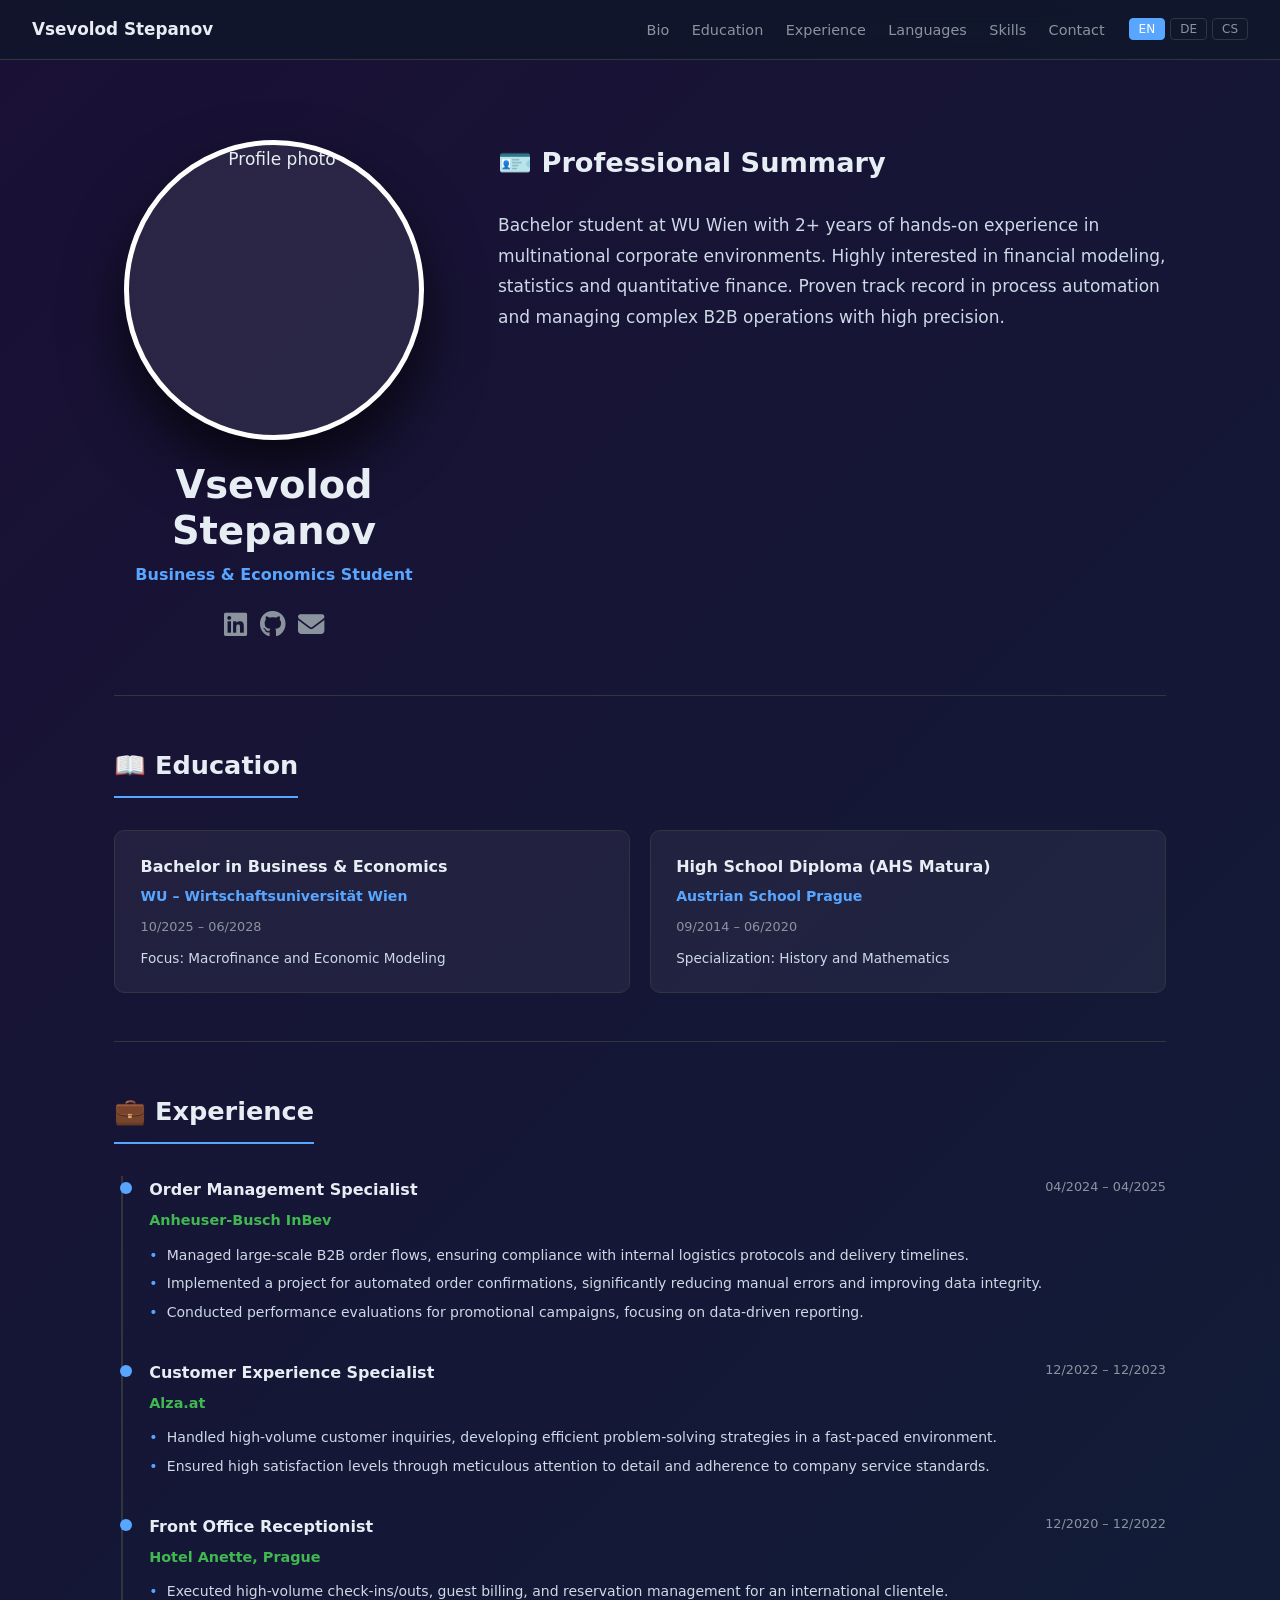
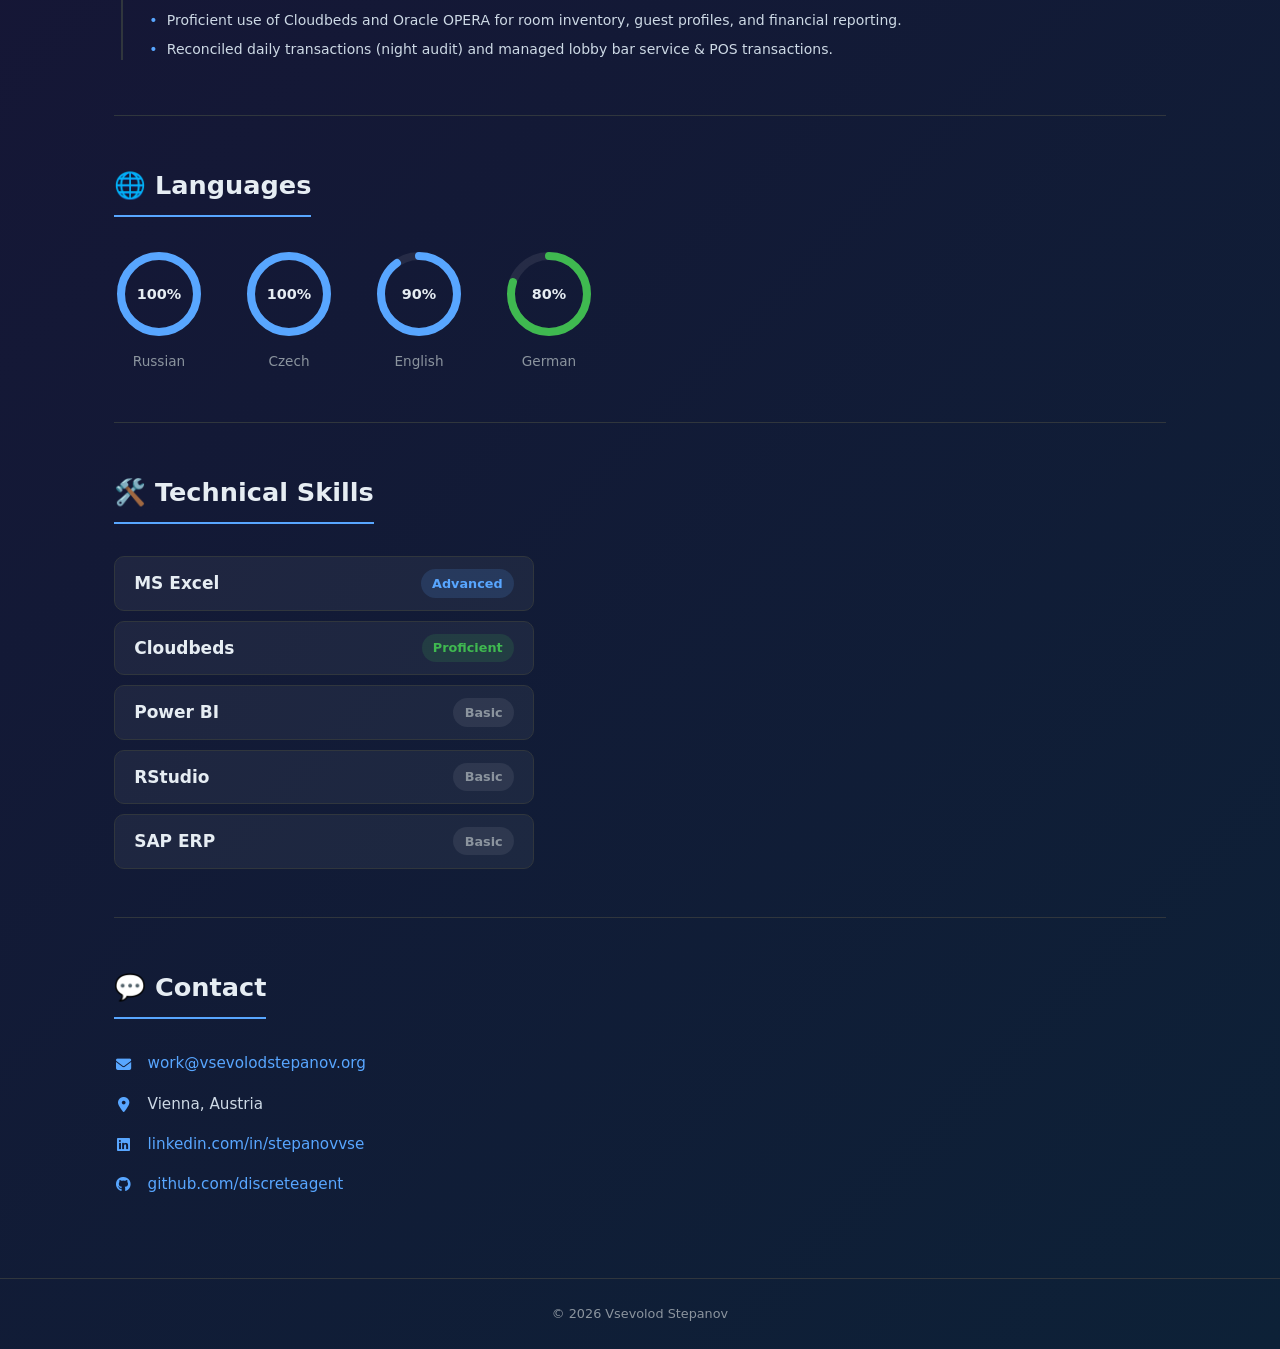
==== commit e64e4edc: "Replace with full CV site + DE/CS translations and mobile layout Co-Authored-By: Claude Sonnet 4.6 <" ====
--- a/index.html
+++ b/index.html
@@ -3,456 +3,742 @@
 <head>
   <meta charset="UTF-8" />
   <meta name="viewport" content="width=device-width, initial-scale=1.0" />
-  <title>Personal Landing Page</title>
-  <link href="https://fonts.googleapis.com/css2?family=Poppins:wght@300;400;500;600;700&display=swap" rel="stylesheet" />
+  <title>Vsevolod Stepanov</title>
+  <link rel="stylesheet" href="https://cdnjs.cloudflare.com/ajax/libs/font-awesome/6.5.0/css/all.min.css" />
   <style>
-    * {
-      box-sizing: border-box;
-      margin: 0;
-      padding: 0;
+    *, *::before, *::after { box-sizing: border-box; margin: 0; padding: 0; }
+
+    :root {
+      --bg: transparent;
+      --surface: rgba(255,255,255,0.05);
+      --surface2: rgba(255,255,255,0.08);
+      --accent: #58a6ff;
+      --accent2: #3fb950;
+      --text: #e6edf3;
+      --muted: #8b949e;
+      --border: #30363d;
+      --radius: 10px;
+    }
+
+    html { scroll-behavior: smooth; }
+
+    @keyframes gradientShift {
+      0%   { background-position: 0% 50%; }
+      50%  { background-position: 100% 50%; }
+      100% { background-position: 0% 50%; }
     }
 
     body {
-      font-family: "Poppins", system-ui, -apple-system, BlinkMacSystemFont, "Segoe UI", sans-serif;
-      background-color: #f5f5f5;
-      color: #222;
-      min-height: 100vh;
-      display: flex;
-      flex-direction: column;
-    }
-
-    a {
-      text-decoration: none;
-      color: inherit;
-    }
-
-    /* ── Top bar ── */
-    .top-bar {
+      background: linear-gradient(-45deg, #0f172a, #1e1b4b, #0f2744, #0d2137, #1a1035);
+      background-size: 400% 400%;
+      animation: gradientShift 14s ease infinite;
+      color: var(--text);
+      font-family: 'Segoe UI', system-ui, -apple-system, sans-serif;
+      font-size: 17px;
+      line-height: 1.7;
+    }
+
+    /* ── NAV ── */
+    nav {
+      position: sticky;
+      top: 0;
+      z-index: 100;
+      background: rgba(15,23,42,.75);
+      backdrop-filter: blur(12px);
+      border-bottom: 1px solid var(--border);
       display: flex;
       align-items: center;
       justify-content: space-between;
-      padding: 24px 60px;
-      font-size: 14px;
+      padding: 0 2rem;
+      height: 60px;
+      gap: 1rem;
       flex-wrap: wrap;
-      gap: 12px;
-    }
-
-    .logo {
-      font-weight: 600;
-      letter-spacing: 0.03em;
-    }
-
-    .logo span.role {
-      font-weight: 400;
-      font-size: 12px;
-      margin-left: 6px;
-      color: #777;
-    }
-
-    .top-right {
+    }
+
+    nav .brand {
+      font-weight: 700;
+      font-size: 1.05rem;
+      color: var(--text);
+      text-decoration: none;
+      white-space: nowrap;
+    }
+
+    nav .nav-right {
       display: flex;
       align-items: center;
-      gap: 16px;
+      gap: 1.5rem;
       flex-wrap: wrap;
     }
 
-    .top-nav a {
-      margin-left: 20px;
-      font-size: 13px;
-      color: #444;
-    }
-
-    .top-nav a:hover {
-      text-decoration: underline;
-    }
+    nav ul {
+      list-style: none;
+      display: flex;
+      gap: 1.4rem;
+      flex-wrap: wrap;
+    }
+
+    nav ul a {
+      color: var(--muted);
+      text-decoration: none;
+      font-size: .9rem;
+      transition: color .2s;
+      white-space: nowrap;
+    }
+
+    nav ul a:hover { color: var(--accent); }
 
     /* ── Language switcher ── */
     .lang-switcher {
       display: flex;
-      gap: 6px;
+      gap: 5px;
+      flex-shrink: 0;
     }
 
     .lang-btn {
       background: none;
-      border: 1px solid #ccc;
+      border: 1px solid var(--border);
       border-radius: 4px;
-      padding: 3px 8px;
-      font-size: 12px;
+      padding: 3px 9px;
+      font-size: .75rem;
       font-family: inherit;
       cursor: pointer;
-      color: #555;
-      transition: background 0.15s, color 0.15s;
+      color: var(--muted);
+      transition: background .15s, color .15s, border-color .15s;
     }
 
     .lang-btn.active,
     .lang-btn:hover {
-      background: #f8a100;
-      border-color: #f8a100;
+      background: var(--accent);
+      border-color: var(--accent);
       color: #fff;
     }
 
-    /* ── Main content ── */
-    .main {
-      flex: 1;
+    /* ── LAYOUT ── */
+    .container {
+      max-width: 1100px;
+      margin: 0 auto;
+      padding: 0 1.5rem;
+    }
+
+    /* ── HERO ── */
+    #bio {
+      padding: 5rem 0 3rem;
+      display: flex;
+      gap: 4rem;
+      align-items: flex-start;
+    }
+
+    .avatar {
+      flex-shrink: 0;
+      width: 320px;
+      text-align: center;
+    }
+
+    .avatar-img {
+      width: 300px;
+      height: 300px;
+      border-radius: 50%;
+      background: var(--surface2);
+      border: 5px solid #fff;
+      box-shadow: 0 30px 60px rgba(0,0,0,.7);
       display: flex;
       align-items: center;
       justify-content: center;
-      padding: 40px 60px 60px;
-    }
-
-    .hero {
-      max-width: 960px;
-      width: 100%;
-      display: grid;
-      grid-template-columns: 280px 1fr;
-      column-gap: 80px;
-      align-items: center;
-    }
-
-    .photo-wrapper {
-      display: flex;
-      align-items: center;
-      justify-content: center;
-    }
-
-    .photo-circle {
-      width: 260px;
-      height: 260px;
-      border-radius: 50%;
-      background: #dedede;
-      border: 10px solid #f5f5f5;
-      box-shadow: 0 10px 30px rgba(0, 0, 0, 0.08);
+      margin: 0 auto 1.4rem;
       overflow: hidden;
     }
 
-    .photo-circle img {
+    .avatar-img img {
       width: 100%;
       height: 100%;
       object-fit: cover;
-      display: block;
-    }
-
-    .hero-content h1 {
-      font-size: clamp(36px, 5vw, 52px);
-      margin-bottom: 10px;
+    }
+
+    .avatar h1 {
+      font-size: 2.4rem;
+      font-weight: 800;
+      color: var(--text);
+      line-height: 1.2;
+    }
+
+    .avatar .role {
+      font-size: 1rem;
+      color: var(--accent);
+      margin-top: .4rem;
+      font-weight: 600;
+    }
+
+    .social-icons {
+      display: flex;
+      justify-content: center;
+      gap: .8rem;
+      margin-top: .9rem;
+    }
+
+    .social-icons a {
+      color: var(--muted);
+      font-size: 1.65rem;
+      transition: color .2s;
+    }
+
+    .social-icons a:hover { color: var(--accent); }
+
+    .bio-content h2 {
+      font-size: 1.7rem;
       font-weight: 700;
-    }
-
-    .hero-content h1 span {
-      color: #f8a100;
-    }
-
-    .hero-content h2 {
-      font-size: clamp(15px, 2vw, 18px);
-      margin-bottom: 10px;
-      font-weight: 600;
-    }
-
-    .hero-content p {
-      font-size: 13px;
-      line-height: 1.7;
-      color: #666;
-      max-width: 420px;
-      margin-bottom: 32px;
-    }
-
-    .hero-buttons {
-      display: flex;
-      gap: 28px;
+      color: var(--text);
+      margin-bottom: 1rem;
+      padding-bottom: .5rem;
+      display: inline-block;
+    }
+
+    .bio-content p {
+      color: #cdd9e5;
+      max-width: 680px;
+      line-height: 1.8;
+    }
+
+    .tag-row {
+      display: flex;
       flex-wrap: wrap;
-    }
-
-    .hero-button {
-      width: 90px;
-      height: 90px;
+      gap: .5rem;
+      margin-top: 1.2rem;
+    }
+
+    .tag {
+      background: var(--surface2);
+      border: 1px solid var(--border);
+      color: var(--muted);
+      font-size: .78rem;
+      padding: .3rem .8rem;
+      border-radius: 20px;
+    }
+
+    /* ── SECTION ── */
+    section {
+      padding: 3rem 0;
+      border-top: 1px solid var(--border);
+    }
+
+    .section-title {
+      font-size: 1.6rem;
+      font-weight: 700;
+      color: var(--text);
+      margin-bottom: 2rem;
+      padding-bottom: .5rem;
+      border-bottom: 2px solid var(--accent);
+      display: inline-block;
+    }
+
+    /* ── EDUCATION CARDS ── */
+    .edu-grid {
+      display: grid;
+      grid-template-columns: repeat(auto-fit, minmax(280px, 1fr));
+      gap: 1.2rem;
+    }
+
+    .edu-card {
+      background: var(--surface);
+      border: 1px solid var(--border);
+      border-radius: var(--radius);
+      padding: 1.4rem 1.6rem;
+      transition: border-color .2s, transform .2s;
+    }
+
+    .edu-card:hover {
+      border-color: var(--accent);
+      transform: translateY(-3px);
+    }
+
+    .edu-card .degree  { font-weight: 700; font-size: 1rem; color: var(--text); margin-bottom: .3rem; }
+    .edu-card .school  { color: var(--accent); font-size: .88rem; font-weight: 600; margin-bottom: .4rem; }
+    .edu-card .dates   { color: var(--muted); font-size: .8rem; margin-bottom: .6rem; }
+    .edu-card .focus   { color: #cdd9e5; font-size: .85rem; }
+
+    /* ── TIMELINE ── */
+    .timeline {
+      position: relative;
+      padding-left: 2.2rem;
+    }
+
+    .timeline::before {
+      content: '';
+      position: absolute;
+      left: 7px; top: 0; bottom: 0;
+      width: 2px;
+      background: var(--border);
+    }
+
+    .timeline-item {
+      position: relative;
+      margin-bottom: 2.2rem;
+    }
+
+    .timeline-item::before {
+      content: '';
+      position: absolute;
+      left: -1.85rem; top: 6px;
+      width: 12px; height: 12px;
       border-radius: 50%;
+      background: var(--accent);
+      border: 2px solid var(--bg);
+    }
+
+    .timeline-item:last-child { margin-bottom: 0; }
+
+    .tl-header {
+      display: flex;
+      justify-content: space-between;
+      align-items: flex-start;
+      flex-wrap: wrap;
+      gap: .3rem;
+      margin-bottom: .3rem;
+    }
+
+    .tl-title   { font-weight: 700; font-size: 1rem; color: var(--text); }
+    .tl-dates   { color: var(--muted); font-size: .8rem; white-space: nowrap; }
+    .tl-company { color: var(--accent2); font-size: .9rem; font-weight: 600; margin-bottom: .7rem; }
+
+    .tl-bullets { list-style: none; padding: 0; }
+
+    .tl-bullets li {
+      position: relative;
+      padding-left: 1.1rem;
+      color: #cdd9e5;
+      font-size: .875rem;
+      margin-bottom: .4rem;
+      line-height: 1.6;
+    }
+
+    .tl-bullets li::before {
+      content: '•';
+      position: absolute;
+      left: 0;
+      color: var(--accent);
+    }
+
+    /* ── LANGUAGES ── */
+    .lang-grid {
+      display: flex;
+      flex-wrap: wrap;
+      gap: 2.5rem;
+      justify-content: flex-start;
+    }
+
+    .lang-item { display: flex; flex-direction: column; align-items: center; gap: .7rem; }
+
+    .circle-wrap { position: relative; width: 90px; height: 90px; }
+    .circle-wrap svg { transform: rotate(-90deg); }
+    .circle-bg { fill: none; stroke: var(--surface2); stroke-width: 8; }
+    .circle-fg { fill: none; stroke: var(--accent); stroke-width: 8; stroke-linecap: round; transition: stroke-dashoffset .8s ease; }
+
+    .circle-label {
+      position: absolute;
+      inset: 0;
       display: flex;
       align-items: center;
       justify-content: center;
-      font-size: 12px;
-      font-weight: 500;
-      color: #fff;
-      box-shadow: 0 8px 18px rgba(0, 0, 0, 0.18);
-      cursor: pointer;
-      transition: transform 0.15s ease, box-shadow 0.15s ease;
+      font-weight: 700;
+      font-size: .9rem;
+      color: var(--text);
+    }
+
+    .lang-name { color: var(--muted); font-size: .85rem; text-align: center; }
+
+    /* ── SKILLS TABLE ── */
+    .skills-table { display: flex; flex-direction: column; gap: .6rem; max-width: 420px; }
+
+    .skill-row {
+      display: flex;
+      justify-content: space-between;
+      align-items: center;
+      background: var(--surface);
+      border: 1px solid var(--border);
+      border-radius: var(--radius);
+      padding: .75rem 1.2rem;
+    }
+
+    .skill-name  { font-weight: 600; color: var(--text); }
+    .skill-level { font-size: .8rem; font-weight: 600; padding: .2rem .7rem; border-radius: 20px; }
+    .skill-level.advanced  { background: rgba(88,166,255,.15); color: #58a6ff; }
+    .skill-level.proficient{ background: rgba(63,185,80,.15);  color: #3fb950; }
+    .skill-level.basic     { background: rgba(139,148,158,.15);color: #8b949e; }
+
+    /* ── CONTACT ── */
+    #contact { padding: 3rem 0 5rem; }
+
+    .contact-list { list-style: none; display: flex; flex-direction: column; gap: .9rem; }
+
+    .contact-list li { display: flex; align-items: center; gap: .9rem; color: #cdd9e5; font-size: .95rem; }
+    .contact-list li i { color: var(--accent); width: 1.2rem; text-align: center; }
+    .contact-list a { color: var(--accent); text-decoration: none; }
+    .contact-list a:hover { text-decoration: underline; }
+
+    footer {
       text-align: center;
-      padding: 8px;
-    }
-
-    .hero-button.resume   { background: #f8a100; }
-    .hero-button.projects { background: #f5514f; }
-    .hero-button.contact  { background: #39c5d6; }
-
-    .hero-button:hover {
-      transform: translateY(-3px);
-      box-shadow: 0 12px 24px rgba(0, 0, 0, 0.22);
-    }
-
-    /* ── Footer ── */
-    .footer {
-      font-size: 11px;
-      color: #777;
-      padding: 18px 60px 24px;
-      display: flex;
-      align-items: flex-end;
-      justify-content: space-between;
-      border-top: 1px solid #ddd;
-      flex-wrap: wrap;
-      gap: 16px;
-    }
-
-    .footer-group {
-      display: flex;
-      gap: 60px;
-      flex-wrap: wrap;
-    }
-
-    .footer-item-title {
-      font-weight: 500;
-      margin-bottom: 2px;
-    }
-
-    .footer-right {
-      text-align: right;
-      line-height: 1.6;
-    }
-
-    .social {
-      margin-top: 4px;
-    }
-
-    .social a {
-      margin-left: 4px;
-      color: #444;
-    }
-
-    /* ── Mobile ── */
-    @media (max-width: 700px) {
-      .top-bar {
-        padding: 16px 20px;
-        flex-direction: column;
-        align-items: flex-start;
-      }
-
-      .top-right {
-        width: 100%;
-        justify-content: space-between;
-      }
-
-      .top-nav a:first-child {
-        margin-left: 0;
-      }
-
-      .hero {
-        grid-template-columns: 1fr;
-        row-gap: 28px;
-        text-align: center;
-        justify-items: center;
-      }
-
-      .photo-circle {
-        width: 180px;
-        height: 180px;
-      }
-
-      .hero-content p {
-        margin-left: auto;
-        margin-right: auto;
-      }
-
-      .hero-buttons {
-        justify-content: center;
-        gap: 20px;
-      }
-
-      .hero-button {
-        width: 80px;
-        height: 80px;
-      }
-
-      .main {
-        padding: 20px 20px 40px;
-      }
-
-      .footer {
-        padding: 16px 20px 20px;
-        flex-direction: column;
-        align-items: flex-start;
-      }
-
-      .footer-group {
-        flex-direction: column;
-        gap: 10px;
-      }
-
-      .footer-right {
-        text-align: left;
-      }
-    }
-
-    @media (min-width: 701px) and (max-width: 900px) {
-      .top-bar { padding: 20px 30px; }
-
-      .hero {
-        grid-template-columns: 1fr;
-        row-gap: 30px;
-        text-align: center;
-        justify-items: center;
-      }
-
-      .hero-content p {
-        margin-left: auto;
-        margin-right: auto;
-      }
-
-      .hero-buttons { justify-content: center; }
-
-      .main { padding: 20px 30px 40px; }
-
-      .footer {
-        padding-left: 30px;
-        padding-right: 30px;
-        flex-direction: column;
-        align-items: flex-start;
-        gap: 10px;
-      }
-
-      .footer-group { flex-direction: column; gap: 10px; }
-      .footer-right  { text-align: left; }
+      padding: 1.5rem;
+      border-top: 1px solid var(--border);
+      color: var(--muted);
+      font-size: .8rem;
+    }
+
+    /* ── RESPONSIVE ── */
+    @media (max-width: 780px) {
+      nav { height: auto; padding: .6rem 1rem; }
+      nav .nav-right { width: 100%; justify-content: space-between; }
+      nav ul { gap: .8rem; }
+      #bio { flex-direction: column; align-items: center; text-align: center; }
+      .avatar { width: 100%; }
+      .avatar-img { width: 200px; height: 200px; }
+      .tag-row { justify-content: center; }
+      .tl-header { flex-direction: column; }
+      .lang-grid { gap: 1.5rem; justify-content: center; }
     }
   </style>
 </head>
 <body>
-  <!-- Top bar -->
-  <header class="top-bar">
-    <div class="logo">
-      Vsevolod Stepanov <span class="role" data-i18n="role">Economist</span>
+
+<!-- NAV -->
+<nav>
+  <a class="brand" href="#">Vsevolod Stepanov</a>
+  <div class="nav-right">
+    <ul>
+      <li><a href="#bio"        data-i18n="nav_bio">Bio</a></li>
+      <li><a href="#education"  data-i18n="nav_edu">Education</a></li>
+      <li><a href="#experience" data-i18n="nav_exp">Experience</a></li>
+      <li><a href="#languages"  data-i18n="nav_lang">Languages</a></li>
+      <li><a href="#skills"     data-i18n="nav_skills">Skills</a></li>
+      <li><a href="#contact"    data-i18n="nav_contact">Contact</a></li>
+    </ul>
+    <div class="lang-switcher">
+      <button class="lang-btn active" onclick="setLang('en')">EN</button>
+      <button class="lang-btn"        onclick="setLang('de')">DE</button>
+      <button class="lang-btn"        onclick="setLang('cs')">CS</button>
     </div>
-    <div class="top-right">
-      <nav class="top-nav">
-        <a href="#resume"   data-i18n="nav_resume">Resume</a>
-        <a href="#projects" data-i18n="nav_projects">Projects</a>
-        <a href="#contact"  data-i18n="nav_contact">Contact</a>
-      </nav>
-      <div class="lang-switcher">
-        <button class="lang-btn active" onclick="setLang('en')">EN</button>
-        <button class="lang-btn"        onclick="setLang('de')">DE</button>
-        <button class="lang-btn"        onclick="setLang('cs')">CS</button>
+  </div>
+</nav>
+
+<!-- BIO / HERO -->
+<div class="container">
+  <section id="bio" style="border-top:none;">
+    <div class="avatar">
+      <div class="avatar-img">
+        <img src="Profile.png" alt="Profile photo">
+      </div>
+      <h1>Vsevolod Stepanov</h1>
+      <div class="role" data-i18n="role">Business &amp; Economics Student</div>
+      <div class="social-icons">
+        <a href="https://www.linkedin.com/in/stepanovvse" target="_blank" title="LinkedIn"><i class="fab fa-linkedin"></i></a>
+        <a href="https://github.com/discreteagent"        target="_blank" title="GitHub"><i class="fab fa-github"></i></a>
+        <a href="https://mail.google.com/mail/?view=cm&to=work@vsevolodstepanov.org" target="_blank" title="Email"><i class="fas fa-envelope"></i></a>
       </div>
     </div>
-  </header>
-
-  <!-- Main hero section -->
-  <main class="main">
-    <section class="hero">
-      <div class="photo-wrapper">
-        <div class="photo-circle">
-          <img src="Profile.png" alt="Profile photo" />
+
+    <div class="bio-content">
+      <h2>🪪 <span data-i18n="bio_heading">Professional Summary</span></h2>
+      <p data-i18n="bio_text">
+        Bachelor student at WU Wien with 2+ years of hands-on experience in multinational corporate environments.
+        Highly interested in financial modeling, statistics and quantitative finance.
+        Proven track record in process automation and managing complex B2B operations with high precision.
+      </p>
+    </div>
+  </section>
+
+  <!-- EDUCATION -->
+  <section id="education">
+    <div class="section-title">📖 <span data-i18n="nav_edu">Education</span></div>
+    <div class="edu-grid">
+      <div class="edu-card">
+        <div class="degree" data-i18n="edu1_degree">Bachelor in Business &amp; Economics</div>
+        <div class="school">WU – Wirtschaftsuniversität Wien</div>
+        <div class="dates">10/2025 – 06/2028</div>
+        <div class="focus" data-i18n="edu1_focus">Focus: Macrofinance and Economic Modeling</div>
+      </div>
+      <div class="edu-card">
+        <div class="degree" data-i18n="edu2_degree">High School Diploma (AHS Matura)</div>
+        <div class="school">Austrian School Prague</div>
+        <div class="dates">09/2014 – 06/2020</div>
+        <div class="focus" data-i18n="edu2_focus">Specialization: History and Mathematics</div>
+      </div>
+    </div>
+  </section>
+
+  <!-- EXPERIENCE -->
+  <section id="experience">
+    <div class="section-title">💼 <span data-i18n="nav_exp">Experience</span></div>
+    <div class="timeline">
+
+      <div class="timeline-item">
+        <div class="tl-header">
+          <div class="tl-title" data-i18n="exp1_title">Order Management Specialist</div>
+          <div class="tl-dates">04/2024 – 04/2025</div>
         </div>
-      </div>
-
-      <div class="hero-content">
-        <h1 data-i18n="hero_greeting">Hello</h1>
-        <h2 data-i18n="hero_subtitle">A Bit About Me</h2>
-        <p data-i18n="hero_bio">
-          I'm a bachelor student at Wirtschaftsuniversität Wien.
-        </p>
-
-        <div class="hero-buttons">
-          <a href="#resume"   class="hero-button resume"   data-i18n="btn_resume">Resume</a>
-          <a href="#projects" class="hero-button projects" data-i18n="btn_projects">Projects</a>
-          <a href="#contact"  class="hero-button contact"  data-i18n="btn_contact">Contact</a>
+        <div class="tl-company">Anheuser-Busch InBev</div>
+        <ul class="tl-bullets">
+          <li data-i18n="exp1_b1">Managed large-scale B2B order flows, ensuring compliance with internal logistics protocols and delivery timelines.</li>
+          <li data-i18n="exp1_b2">Implemented a project for automated order confirmations, significantly reducing manual errors and improving data integrity.</li>
+          <li data-i18n="exp1_b3">Conducted performance evaluations for promotional campaigns, focusing on data-driven reporting.</li>
+        </ul>
+      </div>
+
+      <div class="timeline-item">
+        <div class="tl-header">
+          <div class="tl-title" data-i18n="exp2_title">Customer Experience Specialist</div>
+          <div class="tl-dates">12/2022 – 12/2023</div>
         </div>
-      </div>
-    </section>
-  </main>
-
-  <!-- Footer -->
-  <footer class="footer">
-    <div class="footer-group">
-      <div>
-        <div class="footer-item-title" data-i18n="footer_phone">Phone</div>
-        <div>+436641320946</div>
-      </div>
-      <div>
-        <div class="footer-item-title" data-i18n="footer_email">Email</div>
-        <div>work@vsevolodstepanov.org</div>
-      </div>
+        <div class="tl-company">Alza.at</div>
+        <ul class="tl-bullets">
+          <li data-i18n="exp2_b1">Handled high-volume customer inquiries, developing efficient problem-solving strategies in a fast-paced environment.</li>
+          <li data-i18n="exp2_b2">Ensured high satisfaction levels through meticulous attention to detail and adherence to company service standards.</li>
+        </ul>
+      </div>
+
+      <div class="timeline-item">
+        <div class="tl-header">
+          <div class="tl-title" data-i18n="exp3_title">Front Office Receptionist</div>
+          <div class="tl-dates">12/2020 – 12/2022</div>
+        </div>
+        <div class="tl-company">Hotel Anette, Prague</div>
+        <ul class="tl-bullets">
+          <li data-i18n="exp3_b1">Executed high-volume check-ins/outs, guest billing, and reservation management for an international clientele.</li>
+          <li data-i18n="exp3_b2">Proficient use of Cloudbeds and Oracle OPERA for room inventory, guest profiles, and financial reporting.</li>
+          <li data-i18n="exp3_b3">Reconciled daily transactions (night audit) and managed lobby bar service &amp; POS transactions.</li>
+        </ul>
+      </div>
+
     </div>
-
-    <div class="footer-right">
-      <div class="footer-item-title" data-i18n="footer_follow">Follow Me</div>
-      <div class="social">
-        <a href="#">in</a>
-        <a href="#">tw</a>
-      </div>
-      <div style="margin-top:6px;" data-i18n="footer_copy">© 2026 by Vsevolod Stepanov.</div>
+  </section>
+
+  <!-- LANGUAGES -->
+  <section id="languages">
+    <div class="section-title">🌐 <span data-i18n="nav_lang">Languages</span></div>
+    <div class="lang-grid">
+      <div class="lang-item">
+        <div class="circle-wrap">
+          <svg viewBox="0 0 90 90" width="90" height="90">
+            <circle class="circle-bg" cx="45" cy="45" r="38"/>
+            <circle class="circle-fg" cx="45" cy="45" r="38" stroke-dasharray="238.76" stroke-dashoffset="0"/>
+          </svg>
+          <div class="circle-label">100%</div>
+        </div>
+        <div class="lang-name" data-i18n="lng_russian">Russian</div>
+      </div>
+      <div class="lang-item">
+        <div class="circle-wrap">
+          <svg viewBox="0 0 90 90" width="90" height="90">
+            <circle class="circle-bg" cx="45" cy="45" r="38"/>
+            <circle class="circle-fg" cx="45" cy="45" r="38" stroke-dasharray="238.76" stroke-dashoffset="0"/>
+          </svg>
+          <div class="circle-label">100%</div>
+        </div>
+        <div class="lang-name" data-i18n="lng_czech">Czech</div>
+      </div>
+      <div class="lang-item">
+        <div class="circle-wrap">
+          <svg viewBox="0 0 90 90" width="90" height="90">
+            <circle class="circle-bg" cx="45" cy="45" r="38"/>
+            <circle class="circle-fg" cx="45" cy="45" r="38" stroke-dasharray="238.76" stroke-dashoffset="23.876"/>
+          </svg>
+          <div class="circle-label">90%</div>
+        </div>
+        <div class="lang-name" data-i18n="lng_english">English</div>
+      </div>
+      <div class="lang-item">
+        <div class="circle-wrap">
+          <svg viewBox="0 0 90 90" width="90" height="90">
+            <circle class="circle-bg" cx="45" cy="45" r="38"/>
+            <circle class="circle-fg" cx="45" cy="45" r="38" stroke-dasharray="238.76" stroke-dashoffset="47.752" style="stroke:#3fb950"/>
+          </svg>
+          <div class="circle-label">80%</div>
+        </div>
+        <div class="lang-name" data-i18n="lng_german">German</div>
+      </div>
     </div>
-  </footer>
-
-  <script>
-    const translations = {
-      en: {
-        role:          "Economist",
-        nav_resume:    "Resume",
-        nav_projects:  "Projects",
-        nav_contact:   "Contact",
-        hero_greeting: "Hello",
-        hero_subtitle: "A Bit About Me",
-        hero_bio:      "I'm a bachelor student at Wirtschaftsuniversität Wien.",
-        btn_resume:    "Resume",
-        btn_projects:  "Projects",
-        btn_contact:   "Contact",
-        footer_phone:  "Phone",
-        footer_email:  "Email",
-        footer_follow: "Follow Me",
-        footer_copy:   "© 2026 by Vsevolod Stepanov.",
-      },
-      de: {
-        role:          "Ökonom",
-        nav_resume:    "Lebenslauf",
-        nav_projects:  "Projekte",
-        nav_contact:   "Kontakt",
-        hero_greeting: "Hallo",
-        hero_subtitle: "Ein bisschen über mich",
-        hero_bio:      "Ich bin Bachelorstudent an der Wirtschaftsuniversität Wien.",
-        btn_resume:    "Lebenslauf",
-        btn_projects:  "Projekte",
-        btn_contact:   "Kontakt",
-        footer_phone:  "Telefon",
-        footer_email:  "E-Mail",
-        footer_follow: "Folgen Sie mir",
-        footer_copy:   "© 2026 von Vsevolod Stepanov.",
-      },
-      cs: {
-        role:          "Ekonom",
-        nav_resume:    "Životopis",
-        nav_projects:  "Projekty",
-        nav_contact:   "Kontakt",
-        hero_greeting: "Ahoj",
-        hero_subtitle: "Trochu o mně",
-        hero_bio:      "Jsem bakalářský student na Wirtschaftsuniversität Wien.",
-        btn_resume:    "Životopis",
-        btn_projects:  "Projekty",
-        btn_contact:   "Kontakt",
-        footer_phone:  "Telefon",
-        footer_email:  "E-mail",
-        footer_follow: "Sledujte mě",
-        footer_copy:   "© 2026 Vsevolod Stepanov.",
-      },
-    };
-
-    function setLang(lang) {
-      const t = translations[lang];
-      document.querySelectorAll("[data-i18n]").forEach(el => {
-        const key = el.getAttribute("data-i18n");
-        if (t[key] !== undefined) el.textContent = t[key];
-      });
-      document.documentElement.lang = lang;
-      document.querySelectorAll(".lang-btn").forEach(btn => {
-        btn.classList.toggle("active", btn.textContent.toLowerCase() === lang);
-      });
-    }
-  </script>
+  </section>
+
+  <!-- TECHNICAL SKILLS -->
+  <section id="skills">
+    <div class="section-title">🛠️ <span data-i18n="nav_skills">Technical Skills</span></div>
+    <div class="skills-table">
+      <div class="skill-row"><span class="skill-name">MS Excel</span><span class="skill-level advanced"    data-i18n="sl_advanced">Advanced</span></div>
+      <div class="skill-row"><span class="skill-name">Cloudbeds</span><span class="skill-level proficient"  data-i18n="sl_proficient">Proficient</span></div>
+      <div class="skill-row"><span class="skill-name">Power BI</span><span class="skill-level basic"        data-i18n="sl_basic">Basic</span></div>
+      <div class="skill-row"><span class="skill-name">RStudio</span><span class="skill-level basic"         data-i18n="sl_basic">Basic</span></div>
+      <div class="skill-row"><span class="skill-name">SAP ERP</span><span class="skill-level basic"         data-i18n="sl_basic">Basic</span></div>
+    </div>
+  </section>
+
+  <!-- CONTACT -->
+  <section id="contact">
+    <div class="section-title">💬 <span data-i18n="nav_contact">Contact</span></div>
+    <ul class="contact-list">
+      <li>
+        <i class="fas fa-envelope"></i>
+        <a href="https://mail.google.com/mail/?view=cm&to=work@vsevolodstepanov.org" target="_blank">work@vsevolodstepanov.org</a>
+      </li>
+      <li>
+        <i class="fas fa-map-marker-alt"></i>
+        <span data-i18n="contact_location">Vienna, Austria</span>
+      </li>
+      <li>
+        <i class="fab fa-linkedin"></i>
+        <a href="https://www.linkedin.com/in/stepanovvse" target="_blank">linkedin.com/in/stepanovvse</a>
+      </li>
+      <li>
+        <i class="fab fa-github"></i>
+        <a href="https://github.com/discreteagent" target="_blank">github.com/discreteagent</a>
+      </li>
+    </ul>
+  </section>
+</div>
+
+<footer>
+  &copy; 2026 Vsevolod Stepanov
+</footer>
+
+<script>
+const translations = {
+  en: {
+    nav_bio:     "Bio",
+    nav_edu:     "Education",
+    nav_exp:     "Experience",
+    nav_lang:    "Languages",
+    nav_skills:  "Skills",
+    nav_contact: "Contact",
+
+    role:        "Business & Economics Student",
+    bio_heading: "Professional Summary",
+    bio_text:    "Bachelor student at WU Wien with 2+ years of hands-on experience in multinational corporate environments. Highly interested in financial modeling, statistics and quantitative finance. Proven track record in process automation and managing complex B2B operations with high precision.",
+
+    edu1_degree: "Bachelor in Business & Economics",
+    edu1_focus:  "Focus: Macrofinance and Economic Modeling",
+    edu2_degree: "High School Diploma (AHS Matura)",
+    edu2_focus:  "Specialization: History and Mathematics",
+
+    exp1_title: "Order Management Specialist",
+    exp1_b1: "Managed large-scale B2B order flows, ensuring compliance with internal logistics protocols and delivery timelines.",
+    exp1_b2: "Implemented a project for automated order confirmations, significantly reducing manual errors and improving data integrity.",
+    exp1_b3: "Conducted performance evaluations for promotional campaigns, focusing on data-driven reporting.",
+
+    exp2_title: "Customer Experience Specialist",
+    exp2_b1: "Handled high-volume customer inquiries, developing efficient problem-solving strategies in a fast-paced environment.",
+    exp2_b2: "Ensured high satisfaction levels through meticulous attention to detail and adherence to company service standards.",
+
+    exp3_title: "Front Office Receptionist",
+    exp3_b1: "Executed high-volume check-ins/outs, guest billing, and reservation management for an international clientele.",
+    exp3_b2: "Proficient use of Cloudbeds and Oracle OPERA for room inventory, guest profiles, and financial reporting.",
+    exp3_b3: "Reconciled daily transactions (night audit) and managed lobby bar service & POS transactions.",
+
+    lng_russian: "Russian",
+    lng_czech:   "Czech",
+    lng_english: "English",
+    lng_german:  "German",
+
+    sl_advanced:   "Advanced",
+    sl_proficient: "Proficient",
+    sl_basic:      "Basic",
+
+    contact_location: "Vienna, Austria",
+  },
+
+  de: {
+    nav_bio:     "Bio",
+    nav_edu:     "Ausbildung",
+    nav_exp:     "Erfahrung",
+    nav_lang:    "Sprachen",
+    nav_skills:  "Fähigkeiten",
+    nav_contact: "Kontakt",
+
+    role:        "Student der Wirtschaftswissenschaften",
+    bio_heading: "Professionelles Profil",
+    bio_text:    "Bachelorstudent an der WU Wien mit über 2 Jahren praktischer Erfahrung in multinationalen Unternehmensumgebungen. Sehr interessiert an Finanzmodellierung, Statistik und quantitativer Finanzwirtschaft. Nachgewiesene Erfolgsbilanz in der Prozessautomatisierung und im Management komplexer B2B-Abläufe mit hoher Präzision.",
+
+    edu1_degree: "Bachelor in Wirtschaft & Volkswirtschaft",
+    edu1_focus:  "Schwerpunkt: Makrofinanzen und Wirtschaftsmodellierung",
+    edu2_degree: "Abitur (AHS Matura)",
+    edu2_focus:  "Spezialisierung: Geschichte und Mathematik",
+
+    exp1_title: "Spezialist für Auftragsmanagement",
+    exp1_b1: "Verwaltung umfangreicher B2B-Auftragsflüsse unter Einhaltung interner Logistikprotokolle und Lieferfristen.",
+    exp1_b2: "Implementierung eines Projekts zur automatisierten Auftragsbestätigung, was manuelle Fehler deutlich reduzierte und die Datenintegrität verbesserte.",
+    exp1_b3: "Durchführung von Leistungsbewertungen für Werbekampagnen mit Fokus auf datengestütztes Berichtswesen.",
+
+    exp2_title: "Spezialist für Kundenerfahrung",
+    exp2_b1: "Bearbeitung eines hohen Aufkommens an Kundenanfragen und Entwicklung effizienter Problemlösungsstrategien in einem schnelllebigen Umfeld.",
+    exp2_b2: "Sicherstellung hoher Zufriedenheitsniveaus durch sorgfältige Detailgenauigkeit und Einhaltung der Unternehmensservicestandards.",
+
+    exp3_title: "Rezeptionist (Front Office)",
+    exp3_b1: "Abwicklung von Ein- und Auscheckvorgängen, Gästeabrechnung und Reservierungsmanagement für internationale Gäste.",
+    exp3_b2: "Versierter Einsatz von Cloudbeds und Oracle OPERA für Zimmerverwaltung, Gastprofile und Finanzberichterstattung.",
+    exp3_b3: "Abstimmung täglicher Transaktionen (Nachtaudit) und Verwaltung des Lobby-Bars sowie POS-Transaktionen.",
+
+    lng_russian: "Russisch",
+    lng_czech:   "Tschechisch",
+    lng_english: "Englisch",
+    lng_german:  "Deutsch",
+
+    sl_advanced:   "Fortgeschritten",
+    sl_proficient: "Versiert",
+    sl_basic:      "Grundkenntnisse",
+
+    contact_location: "Wien, Österreich",
+  },
+
+  cs: {
+    nav_bio:     "Bio",
+    nav_edu:     "Vzdělání",
+    nav_exp:     "Zkušenosti",
+    nav_lang:    "Jazyky",
+    nav_skills:  "Dovednosti",
+    nav_contact: "Kontakt",
+
+    role:        "Student ekonomie a podnikání",
+    bio_heading: "Profesní profil",
+    bio_text:    "Bakalářský student na WU Vídeň s více než 2 lety praktických zkušeností v nadnárodním podnikovém prostředí. Velmi se zajímám o finanční modelování, statistiku a kvantitativní finance. Prokázané výsledky v automatizaci procesů a řízení složitých B2B operací s vysokou přesností.",
+
+    edu1_degree: "Bakalář v oboru Obchod & Ekonomie",
+    edu1_focus:  "Zaměření: Makrofinance a ekonomické modelování",
+    edu2_degree: "Maturitní vysvědčení (AHS Matura)",
+    edu2_focus:  "Specializace: Dějepis a matematika",
+
+    exp1_title: "Specialista na správu objednávek",
+    exp1_b1: "Správa rozsáhlých B2B toků objednávek při dodržování interních logistických protokolů a termínů dodání.",
+    exp1_b2: "Realizace projektu automatizovaného potvrzování objednávek, který výrazně snížil počet manuálních chyb a zlepšil integritu dat.",
+    exp1_b3: "Provádění hodnocení výkonnosti propagačních kampaní se zaměřením na datově řízené reportování.",
+
+    exp2_title: "Specialista na zákaznickou zkušenost",
+    exp2_b1: "Vyřizování velkého objemu zákaznických dotazů a vývoj efektivních strategií řešení problémů v dynamickém prostředí.",
+    exp2_b2: "Zajištění vysoké míry spokojenosti zákazníků prostřednictvím pečlivé pozornosti k detailům a dodržování firemních standardů.",
+
+    exp3_title: "Recepční (Front Office)",
+    exp3_b1: "Odbavování příjezdů a odjezdů hostů, fakturace a správa rezervací pro mezinárodní klientelu.",
+    exp3_b2: "Zkušená práce se systémy Cloudbeds a Oracle OPERA pro správu pokojů, profilů hostů a finančních výkazů.",
+    exp3_b3: "Odsouhlasení denních transakcí (noční audit) a provoz lobby baru včetně POS transakcí.",
+
+    lng_russian: "Ruština",
+    lng_czech:   "Čeština",
+    lng_english: "Angličtina",
+    lng_german:  "Němčina",
+
+    sl_advanced:   "Pokročilý",
+    sl_proficient: "Zdatný",
+    sl_basic:      "Základní",
+
+    contact_location: "Vídeň, Rakousko",
+  },
+};
+
+function setLang(lang) {
+  const t = translations[lang];
+  document.querySelectorAll("[data-i18n]").forEach(el => {
+    const key = el.getAttribute("data-i18n");
+    if (t[key] !== undefined) el.textContent = t[key];
+  });
+  document.documentElement.lang = lang;
+  document.querySelectorAll(".lang-btn").forEach(btn => {
+    btn.classList.toggle("active", btn.textContent.toLowerCase() === lang);
+  });
+}
+</script>
 </body>
 </html>
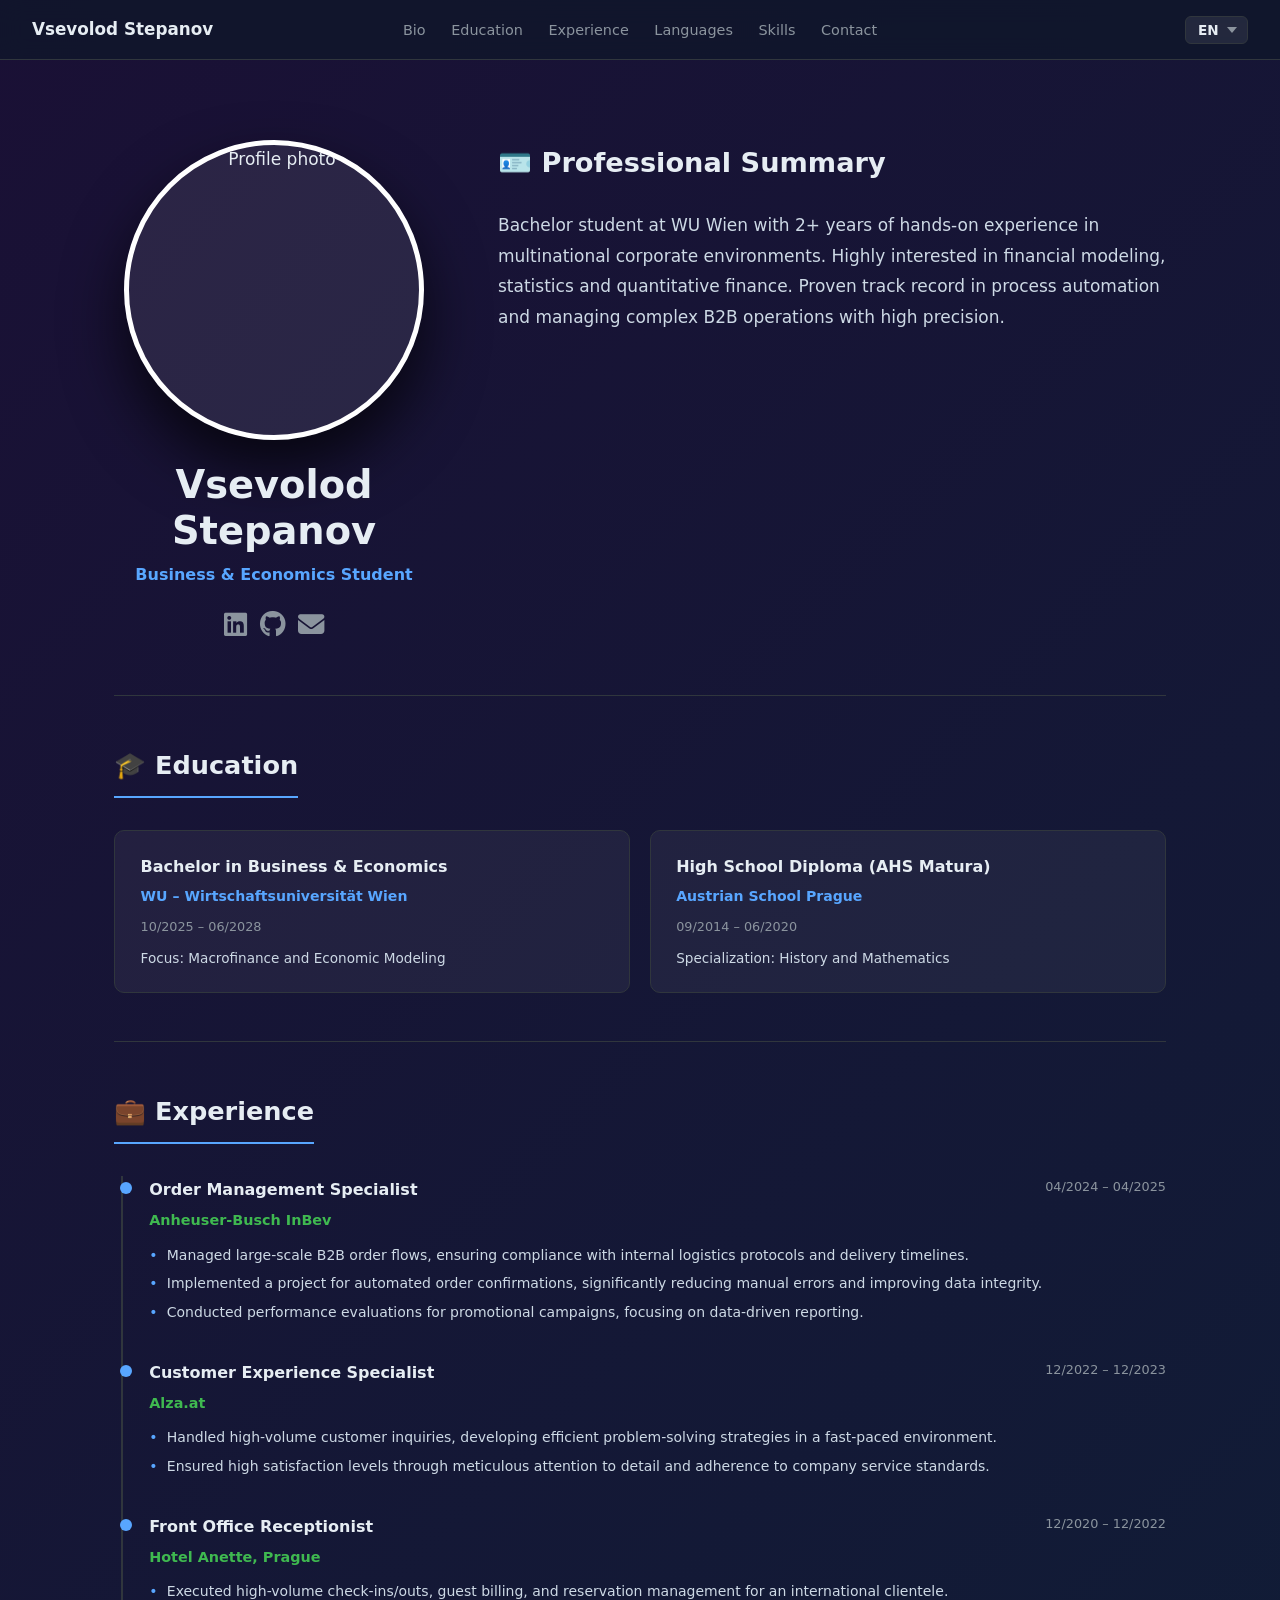
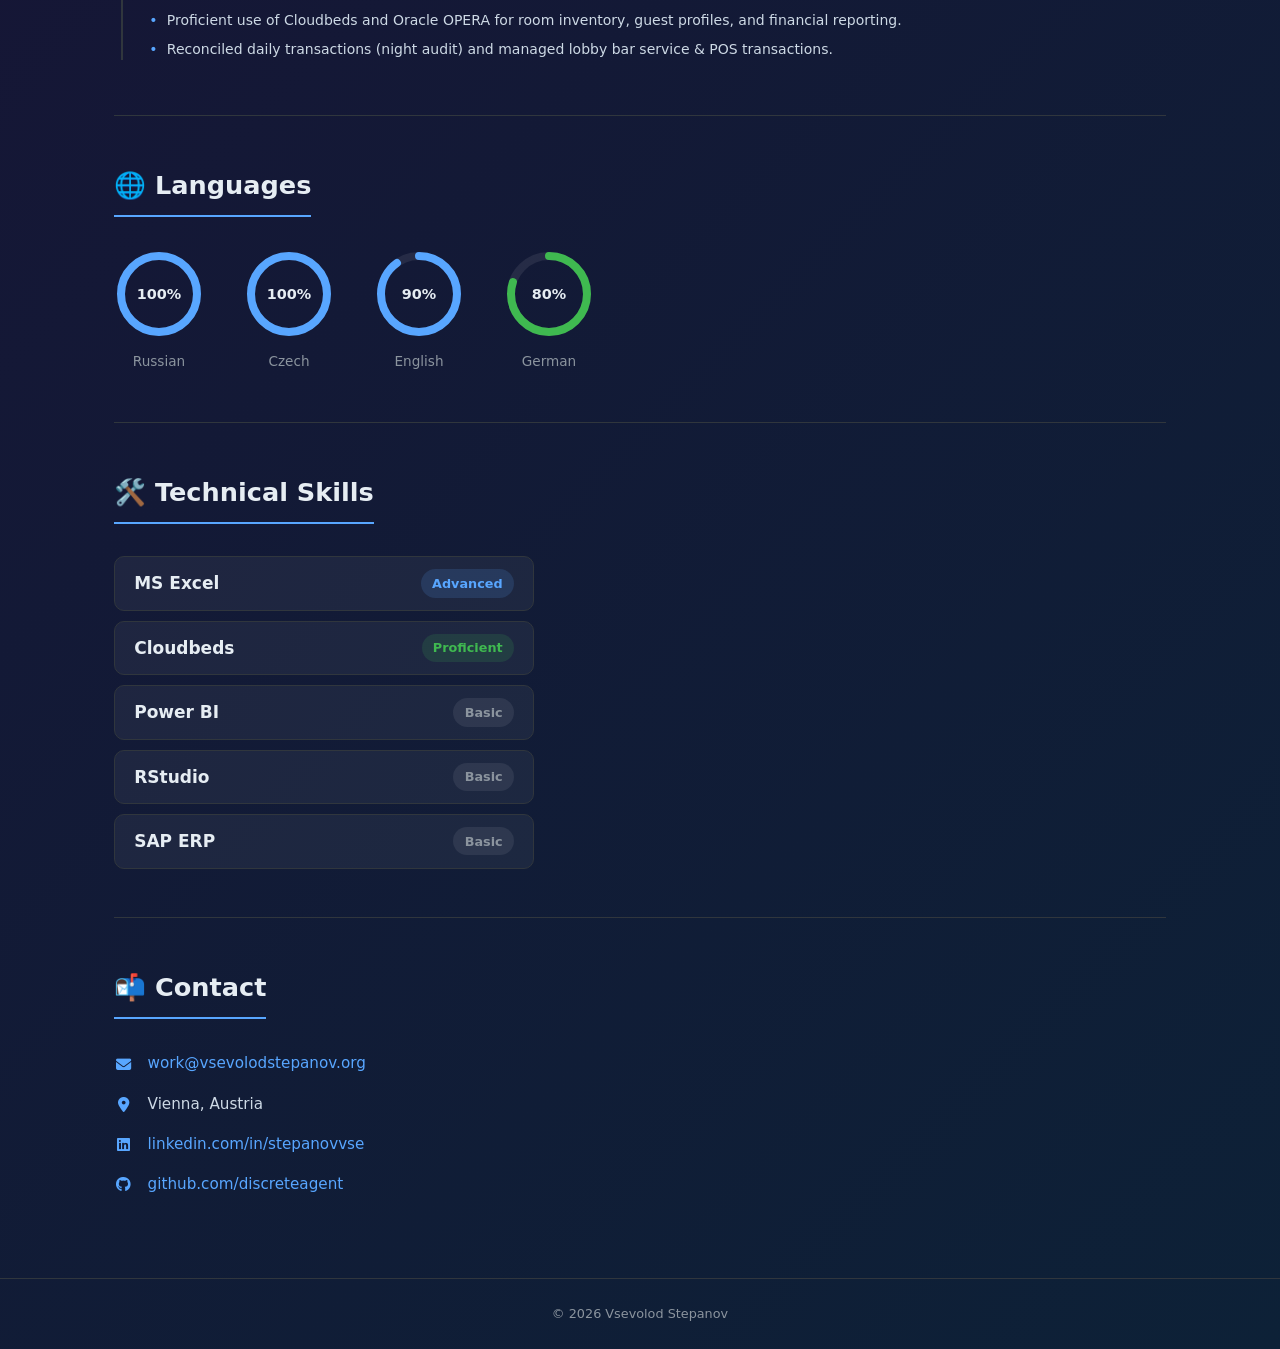
==== commit 38fc4ab8: "Centered nav links, language dropdown, updated DE/CS translations Co-Authored-By: Claude Sonnet 4.6 " ====
--- a/index.html
+++ b/index.html
@@ -48,11 +48,9 @@
       border-bottom: 1px solid var(--border);
       display: flex;
       align-items: center;
-      justify-content: space-between;
       padding: 0 2rem;
       height: 60px;
       gap: 1rem;
-      flex-wrap: wrap;
     }
 
     nav .brand {
@@ -61,20 +59,15 @@
       color: var(--text);
       text-decoration: none;
       white-space: nowrap;
-    }
-
-    nav .nav-right {
-      display: flex;
-      align-items: center;
-      gap: 1.5rem;
-      flex-wrap: wrap;
+      flex: 1;
     }
 
     nav ul {
       list-style: none;
       display: flex;
-      gap: 1.4rem;
-      flex-wrap: wrap;
+      gap: 1.6rem;
+      flex: 1;
+      justify-content: center;
     }
 
     nav ul a {
@@ -87,30 +80,40 @@
 
     nav ul a:hover { color: var(--accent); }
 
-    /* ── Language switcher ── */
-    .lang-switcher {
-      display: flex;
-      gap: 5px;
-      flex-shrink: 0;
-    }
-
-    .lang-btn {
-      background: none;
+    /* ── Language dropdown ── */
+    .lang-wrap {
+      flex: 1;
+      display: flex;
+      justify-content: flex-end;
+    }
+
+    .lang-select {
+      appearance: none;
+      -webkit-appearance: none;
+      background: var(--surface2);
       border: 1px solid var(--border);
-      border-radius: 4px;
-      padding: 3px 9px;
-      font-size: .75rem;
+      border-radius: 6px;
+      color: var(--text);
       font-family: inherit;
+      font-size: .85rem;
+      font-weight: 600;
+      padding: 5px 28px 5px 12px;
       cursor: pointer;
-      color: var(--muted);
-      transition: background .15s, color .15s, border-color .15s;
-    }
-
-    .lang-btn.active,
-    .lang-btn:hover {
-      background: var(--accent);
+      outline: none;
+      background-image: url("data:image/svg+xml,%3Csvg xmlns='http://www.w3.org/2000/svg' width='10' height='6' viewBox='0 0 10 6'%3E%3Cpath fill='%238b949e' d='M0 0l5 6 5-6z'/%3E%3C/svg%3E");
+      background-repeat: no-repeat;
+      background-position: right 10px center;
+      transition: border-color .2s;
+    }
+
+    .lang-select:hover,
+    .lang-select:focus {
       border-color: var(--accent);
-      color: #fff;
+    }
+
+    .lang-select option {
+      background: #1a2233;
+      color: var(--text);
     }
 
     /* ── LAYOUT ── */
@@ -196,22 +199,6 @@
       color: #cdd9e5;
       max-width: 680px;
       line-height: 1.8;
-    }
-
-    .tag-row {
-      display: flex;
-      flex-wrap: wrap;
-      gap: .5rem;
-      margin-top: 1.2rem;
-    }
-
-    .tag {
-      background: var(--surface2);
-      border: 1px solid var(--border);
-      color: var(--muted);
-      font-size: .78rem;
-      padding: .3rem .8rem;
-      border-radius: 20px;
     }
 
     /* ── SECTION ── */
@@ -384,13 +371,32 @@
 
     /* ── RESPONSIVE ── */
     @media (max-width: 780px) {
-      nav { height: auto; padding: .6rem 1rem; }
-      nav .nav-right { width: 100%; justify-content: space-between; }
-      nav ul { gap: .8rem; }
+      nav {
+        height: auto;
+        padding: .7rem 1rem;
+        flex-wrap: wrap;
+        gap: .6rem;
+      }
+
+      nav .brand { flex: none; width: 100%; }
+
+      nav ul {
+        flex: none;
+        gap: .7rem;
+        justify-content: flex-start;
+        flex-wrap: wrap;
+        order: 3;
+        width: 100%;
+      }
+
+      .lang-wrap {
+        flex: none;
+        margin-left: auto;
+      }
+
       #bio { flex-direction: column; align-items: center; text-align: center; }
       .avatar { width: 100%; }
       .avatar-img { width: 200px; height: 200px; }
-      .tag-row { justify-content: center; }
       .tl-header { flex-direction: column; }
       .lang-grid { gap: 1.5rem; justify-content: center; }
     }
@@ -401,20 +407,20 @@
 <!-- NAV -->
 <nav>
   <a class="brand" href="#">Vsevolod Stepanov</a>
-  <div class="nav-right">
-    <ul>
-      <li><a href="#bio"        data-i18n="nav_bio">Bio</a></li>
-      <li><a href="#education"  data-i18n="nav_edu">Education</a></li>
-      <li><a href="#experience" data-i18n="nav_exp">Experience</a></li>
-      <li><a href="#languages"  data-i18n="nav_lang">Languages</a></li>
-      <li><a href="#skills"     data-i18n="nav_skills">Skills</a></li>
-      <li><a href="#contact"    data-i18n="nav_contact">Contact</a></li>
-    </ul>
-    <div class="lang-switcher">
-      <button class="lang-btn active" onclick="setLang('en')">EN</button>
-      <button class="lang-btn"        onclick="setLang('de')">DE</button>
-      <button class="lang-btn"        onclick="setLang('cs')">CS</button>
-    </div>
+  <ul>
+    <li><a href="#bio"        data-i18n="nav_bio">Bio</a></li>
+    <li><a href="#education"  data-i18n="nav_edu">Education</a></li>
+    <li><a href="#experience" data-i18n="nav_exp">Experience</a></li>
+    <li><a href="#languages"  data-i18n="nav_lang">Languages</a></li>
+    <li><a href="#skills"     data-i18n="nav_skills">Skills</a></li>
+    <li><a href="#contact"    data-i18n="nav_contact">Contact</a></li>
+  </ul>
+  <div class="lang-wrap">
+    <select class="lang-select" id="langSelect" onchange="setLang(this.value)">
+      <option value="en">EN</option>
+      <option value="de">DE</option>
+      <option value="cs">CS</option>
+    </select>
   </div>
 </nav>
 
@@ -446,7 +452,7 @@
 
   <!-- EDUCATION -->
   <section id="education">
-    <div class="section-title">📖 <span data-i18n="nav_edu">Education</span></div>
+    <div class="section-title">🎓 <span data-i18n="nav_edu">Education</span></div>
     <div class="edu-grid">
       <div class="edu-card">
         <div class="degree" data-i18n="edu1_degree">Bachelor in Business &amp; Economics</div>
@@ -456,7 +462,7 @@
       </div>
       <div class="edu-card">
         <div class="degree" data-i18n="edu2_degree">High School Diploma (AHS Matura)</div>
-        <div class="school">Austrian School Prague</div>
+        <div class="school" data-i18n="edu2_school">Austrian School Prague</div>
         <div class="dates">09/2014 – 06/2020</div>
         <div class="focus" data-i18n="edu2_focus">Specialization: History and Mathematics</div>
       </div>
@@ -498,7 +504,7 @@
           <div class="tl-title" data-i18n="exp3_title">Front Office Receptionist</div>
           <div class="tl-dates">12/2020 – 12/2022</div>
         </div>
-        <div class="tl-company">Hotel Anette, Prague</div>
+        <div class="tl-company" data-i18n="exp3_company">Hotel Anette, Prague</div>
         <ul class="tl-bullets">
           <li data-i18n="exp3_b1">Executed high-volume check-ins/outs, guest billing, and reservation management for an international clientele.</li>
           <li data-i18n="exp3_b2">Proficient use of Cloudbeds and Oracle OPERA for room inventory, guest profiles, and financial reporting.</li>
@@ -562,15 +568,15 @@
     <div class="skills-table">
       <div class="skill-row"><span class="skill-name">MS Excel</span><span class="skill-level advanced"    data-i18n="sl_advanced">Advanced</span></div>
       <div class="skill-row"><span class="skill-name">Cloudbeds</span><span class="skill-level proficient"  data-i18n="sl_proficient">Proficient</span></div>
-      <div class="skill-row"><span class="skill-name">Power BI</span><span class="skill-level basic"        data-i18n="sl_basic">Basic</span></div>
-      <div class="skill-row"><span class="skill-name">RStudio</span><span class="skill-level basic"         data-i18n="sl_basic">Basic</span></div>
-      <div class="skill-row"><span class="skill-name">SAP ERP</span><span class="skill-level basic"         data-i18n="sl_basic">Basic</span></div>
+      <div class="skill-row"><span class="skill-name">Power BI</span><span class="skill-level basic"        data-i18n="sl_basic_1">Basic</span></div>
+      <div class="skill-row"><span class="skill-name">RStudio</span><span class="skill-level basic"         data-i18n="sl_basic_2">Basic</span></div>
+      <div class="skill-row"><span class="skill-name">SAP ERP</span><span class="skill-level basic"         data-i18n="sl_basic_3">Basic</span></div>
     </div>
   </section>
 
   <!-- CONTACT -->
   <section id="contact">
-    <div class="section-title">💬 <span data-i18n="nav_contact">Contact</span></div>
+    <div class="section-title">📬 <span data-i18n="nav_contact">Contact</span></div>
     <ul class="contact-list">
       <li>
         <i class="fas fa-envelope"></i>
@@ -613,6 +619,7 @@
     edu1_degree: "Bachelor in Business & Economics",
     edu1_focus:  "Focus: Macrofinance and Economic Modeling",
     edu2_degree: "High School Diploma (AHS Matura)",
+    edu2_school: "Austrian School Prague",
     edu2_focus:  "Specialization: History and Mathematics",
 
     exp1_title: "Order Management Specialist",
@@ -624,7 +631,8 @@
     exp2_b1: "Handled high-volume customer inquiries, developing efficient problem-solving strategies in a fast-paced environment.",
     exp2_b2: "Ensured high satisfaction levels through meticulous attention to detail and adherence to company service standards.",
 
-    exp3_title: "Front Office Receptionist",
+    exp3_title:   "Front Office Receptionist",
+    exp3_company: "Hotel Anette, Prague",
     exp3_b1: "Executed high-volume check-ins/outs, guest billing, and reservation management for an international clientele.",
     exp3_b2: "Proficient use of Cloudbeds and Oracle OPERA for room inventory, guest profiles, and financial reporting.",
     exp3_b3: "Reconciled daily transactions (night audit) and managed lobby bar service & POS transactions.",
@@ -636,7 +644,9 @@
 
     sl_advanced:   "Advanced",
     sl_proficient: "Proficient",
-    sl_basic:      "Basic",
+    sl_basic_1:    "Basic",
+    sl_basic_2:    "Basic",
+    sl_basic_3:    "Basic",
 
     contact_location: "Vienna, Austria",
   },
@@ -644,33 +654,35 @@
   de: {
     nav_bio:     "Bio",
     nav_edu:     "Ausbildung",
-    nav_exp:     "Erfahrung",
+    nav_exp:     "Berufserfahrung",
     nav_lang:    "Sprachen",
-    nav_skills:  "Fähigkeiten",
+    nav_skills:  "Technische Kenntnisse",
     nav_contact: "Kontakt",
 
-    role:        "Student der Wirtschaftswissenschaften",
+    role:        "Student der Betriebswirtschaft & Volkswirtschaft",
     bio_heading: "Professionelles Profil",
-    bio_text:    "Bachelorstudent an der WU Wien mit über 2 Jahren praktischer Erfahrung in multinationalen Unternehmensumgebungen. Sehr interessiert an Finanzmodellierung, Statistik und quantitativer Finanzwirtschaft. Nachgewiesene Erfolgsbilanz in der Prozessautomatisierung und im Management komplexer B2B-Abläufe mit hoher Präzision.",
-
-    edu1_degree: "Bachelor in Wirtschaft & Volkswirtschaft",
-    edu1_focus:  "Schwerpunkt: Makrofinanzen und Wirtschaftsmodellierung",
-    edu2_degree: "Abitur (AHS Matura)",
+    bio_text:    "Bachelorstudent an der Wirtschaftsuniversität Wien mit über 2 Jahren Praxiserfahrung in multinationalen Konzernumgebungen. Starkes Interesse an Finanzmodellierung, Statistik und quantitativer Finanzwirtschaft. Nachgewiesene Erfolge in der Prozessautomatisierung und der präzisen Abwicklung komplexer B2B-Operationen.",
+
+    edu1_degree: "Bachelor in Business & Economics",
+    edu1_focus:  "Schwerpunkt: Makrofinanzen und ökonomische Modellierung",
+    edu2_degree: "Reifezeugnis (AHS Matura)",
+    edu2_school: "Österreichische Schule Prag",
     edu2_focus:  "Spezialisierung: Geschichte und Mathematik",
 
     exp1_title: "Spezialist für Auftragsmanagement",
-    exp1_b1: "Verwaltung umfangreicher B2B-Auftragsflüsse unter Einhaltung interner Logistikprotokolle und Lieferfristen.",
-    exp1_b2: "Implementierung eines Projekts zur automatisierten Auftragsbestätigung, was manuelle Fehler deutlich reduzierte und die Datenintegrität verbesserte.",
-    exp1_b3: "Durchführung von Leistungsbewertungen für Werbekampagnen mit Fokus auf datengestütztes Berichtswesen.",
-
-    exp2_title: "Spezialist für Kundenerfahrung",
-    exp2_b1: "Bearbeitung eines hohen Aufkommens an Kundenanfragen und Entwicklung effizienter Problemlösungsstrategien in einem schnelllebigen Umfeld.",
-    exp2_b2: "Sicherstellung hoher Zufriedenheitsniveaus durch sorgfältige Detailgenauigkeit und Einhaltung der Unternehmensservicestandards.",
-
-    exp3_title: "Rezeptionist (Front Office)",
-    exp3_b1: "Abwicklung von Ein- und Auscheckvorgängen, Gästeabrechnung und Reservierungsmanagement für internationale Gäste.",
-    exp3_b2: "Versierter Einsatz von Cloudbeds und Oracle OPERA für Zimmerverwaltung, Gastprofile und Finanzberichterstattung.",
-    exp3_b3: "Abstimmung täglicher Transaktionen (Nachtaudit) und Verwaltung des Lobby-Bars sowie POS-Transaktionen.",
+    exp1_b1: "Verantwortung für großvolumige B2B-Bestellflüsse unter Einhaltung interner Logistikprotokolle und Lieferfristen.",
+    exp1_b2: "Implementierung eines Projekts zur automatisierten Auftragsbestätigung, was manuelle Fehler signifikant reduzierte und die Datenintegrität verbesserte.",
+    exp1_b3: "Durchführung von Leistungsbewertungen für Werbekampagnen mit Fokus auf datengestütztes Reporting.",
+
+    exp2_title: "Spezialist für Customer Experience",
+    exp2_b1: "Bearbeitung zahlreicher Kundenanfragen und Entwicklung effizienter Problemlösungsstrategien in einem dynamischen Umfeld.",
+    exp2_b2: "Sicherstellung hoher Kundenzufriedenheit durch Detailgenauigkeit und Einhaltung von Servicestandards.",
+
+    exp3_title:   "Rezeptionist im Front Office",
+    exp3_company: "Hotel Anette, Prag",
+    exp3_b1: "Durchführung von Check-ins/outs, Gästenabrechnungen und Reservierungsmanagement für internationale Gäste.",
+    exp3_b2: "Sicherer Umgang mit Cloudbeds und Oracle OPERA für Zimmerkontingente, Gästeprofile und Finanzberichte.",
+    exp3_b3: "Durchführung des Tagesabschlusses (Night Audit) sowie Betreuung des Lobby-Bar-Services und Kassenvorgänge.",
 
     lng_russian: "Russisch",
     lng_czech:   "Tschechisch",
@@ -679,7 +691,9 @@
 
     sl_advanced:   "Fortgeschritten",
     sl_proficient: "Versiert",
-    sl_basic:      "Grundkenntnisse",
+    sl_basic_1:    "Grundkenntnisse",
+    sl_basic_2:    "Grundkenntnisse",
+    sl_basic_3:    "Grundkenntnisse",
 
     contact_location: "Wien, Österreich",
   },
@@ -687,33 +701,35 @@
   cs: {
     nav_bio:     "Bio",
     nav_edu:     "Vzdělání",
-    nav_exp:     "Zkušenosti",
+    nav_exp:     "Pracovní zkušenosti",
     nav_lang:    "Jazyky",
-    nav_skills:  "Dovednosti",
+    nav_skills:  "Technické dovednosti",
     nav_contact: "Kontakt",
 
-    role:        "Student ekonomie a podnikání",
-    bio_heading: "Profesní profil",
-    bio_text:    "Bakalářský student na WU Vídeň s více než 2 lety praktických zkušeností v nadnárodním podnikovém prostředí. Velmi se zajímám o finanční modelování, statistiku a kvantitativní finance. Prokázané výsledky v automatizaci procesů a řízení složitých B2B operací s vysokou přesností.",
-
-    edu1_degree: "Bakalář v oboru Obchod & Ekonomie",
+    role:        "Student hospodářských věd a ekonomie",
+    bio_heading: "Profesní shrnutí",
+    bio_text:    "Student bakalářského studia na Vídeňské univerzitě ekonomie a obchodní administrativy (WU Wien) s více než dvouletou praxí v mezinárodním korporátním prostředí. Hluboký zájem o finanční modelování, statistiku a kvantitativní finance. Prokazatelné výsledky v oblasti automatizace procesů a precizního řízení komplexních B2B operací.",
+
+    edu1_degree: "Bakalář v oboru Business & Economics",
     edu1_focus:  "Zaměření: Makrofinance a ekonomické modelování",
-    edu2_degree: "Maturitní vysvědčení (AHS Matura)",
+    edu2_degree: "Maturitní vysvědčení",
+    edu2_school: "Rakouské gymnázium v Praze",
     edu2_focus:  "Specializace: Dějepis a matematika",
 
-    exp1_title: "Specialista na správu objednávek",
-    exp1_b1: "Správa rozsáhlých B2B toků objednávek při dodržování interních logistických protokolů a termínů dodání.",
-    exp1_b2: "Realizace projektu automatizovaného potvrzování objednávek, který výrazně snížil počet manuálních chyb a zlepšil integritu dat.",
-    exp1_b3: "Provádění hodnocení výkonnosti propagačních kampaní se zaměřením na datově řízené reportování.",
-
-    exp2_title: "Specialista na zákaznickou zkušenost",
+    exp1_title: "Specialista správy objednávek (Order Management Specialist)",
+    exp1_b1: "Správa rozsáhlých B2B toků objednávek při zajištění souladu s interními logistickými protokoly a dodacími termíny.",
+    exp1_b2: "Implementace projektu pro automatizované potvrzování objednávek, což vedlo k výraznému snížení manuálních chyb a zlepšení integrity dat.",
+    exp1_b3: "Provádění analýz výkonnosti reklamních kampaní se zaměřením na reportování založené na datech.",
+
+    exp2_title: "Specialista zákaznické zkušenosti (Customer Experience Specialist)",
     exp2_b1: "Vyřizování velkého objemu zákaznických dotazů a vývoj efektivních strategií řešení problémů v dynamickém prostředí.",
-    exp2_b2: "Zajištění vysoké míry spokojenosti zákazníků prostřednictvím pečlivé pozornosti k detailům a dodržování firemních standardů.",
-
-    exp3_title: "Recepční (Front Office)",
-    exp3_b1: "Odbavování příjezdů a odjezdů hostů, fakturace a správa rezervací pro mezinárodní klientelu.",
-    exp3_b2: "Zkušená práce se systémy Cloudbeds a Oracle OPERA pro správu pokojů, profilů hostů a finančních výkazů.",
-    exp3_b3: "Odsouhlasení denních transakcí (noční audit) a provoz lobby baru včetně POS transakcí.",
+    exp2_b2: "Zajišťování vysoké úrovně spokojenosti skrze pečlivost a dodržování servisních standardů společnosti.",
+
+    exp3_title:   "Recepční",
+    exp3_company: "Hotel Anette, Praha",
+    exp3_b1: "Zajišťování příjezdů a odjezdů hostů (check-in/out), fakturace a správa rezervací pro mezinárodní klientelu.",
+    exp3_b2: "Pokročilé využití systémů Cloudbeds a Oracle OPERA pro správu pokojové kapacity, profilů hostů a finanční reporting.",
+    exp3_b3: "Provádění denních uzávěrek (night audit) a obsluha lobby baru včetně správy pokladních transakcí.",
 
     lng_russian: "Ruština",
     lng_czech:   "Čeština",
@@ -721,8 +737,10 @@
     lng_german:  "Němčina",
 
     sl_advanced:   "Pokročilý",
-    sl_proficient: "Zdatný",
-    sl_basic:      "Základní",
+    sl_proficient: "Zkušený",
+    sl_basic_1:    "Základy",
+    sl_basic_2:    "Základy",
+    sl_basic_3:    "Základy",
 
     contact_location: "Vídeň, Rakousko",
   },
@@ -735,9 +753,7 @@
     if (t[key] !== undefined) el.textContent = t[key];
   });
   document.documentElement.lang = lang;
-  document.querySelectorAll(".lang-btn").forEach(btn => {
-    btn.classList.toggle("active", btn.textContent.toLowerCase() === lang);
-  });
+  document.getElementById("langSelect").value = lang;
 }
 </script>
 </body>
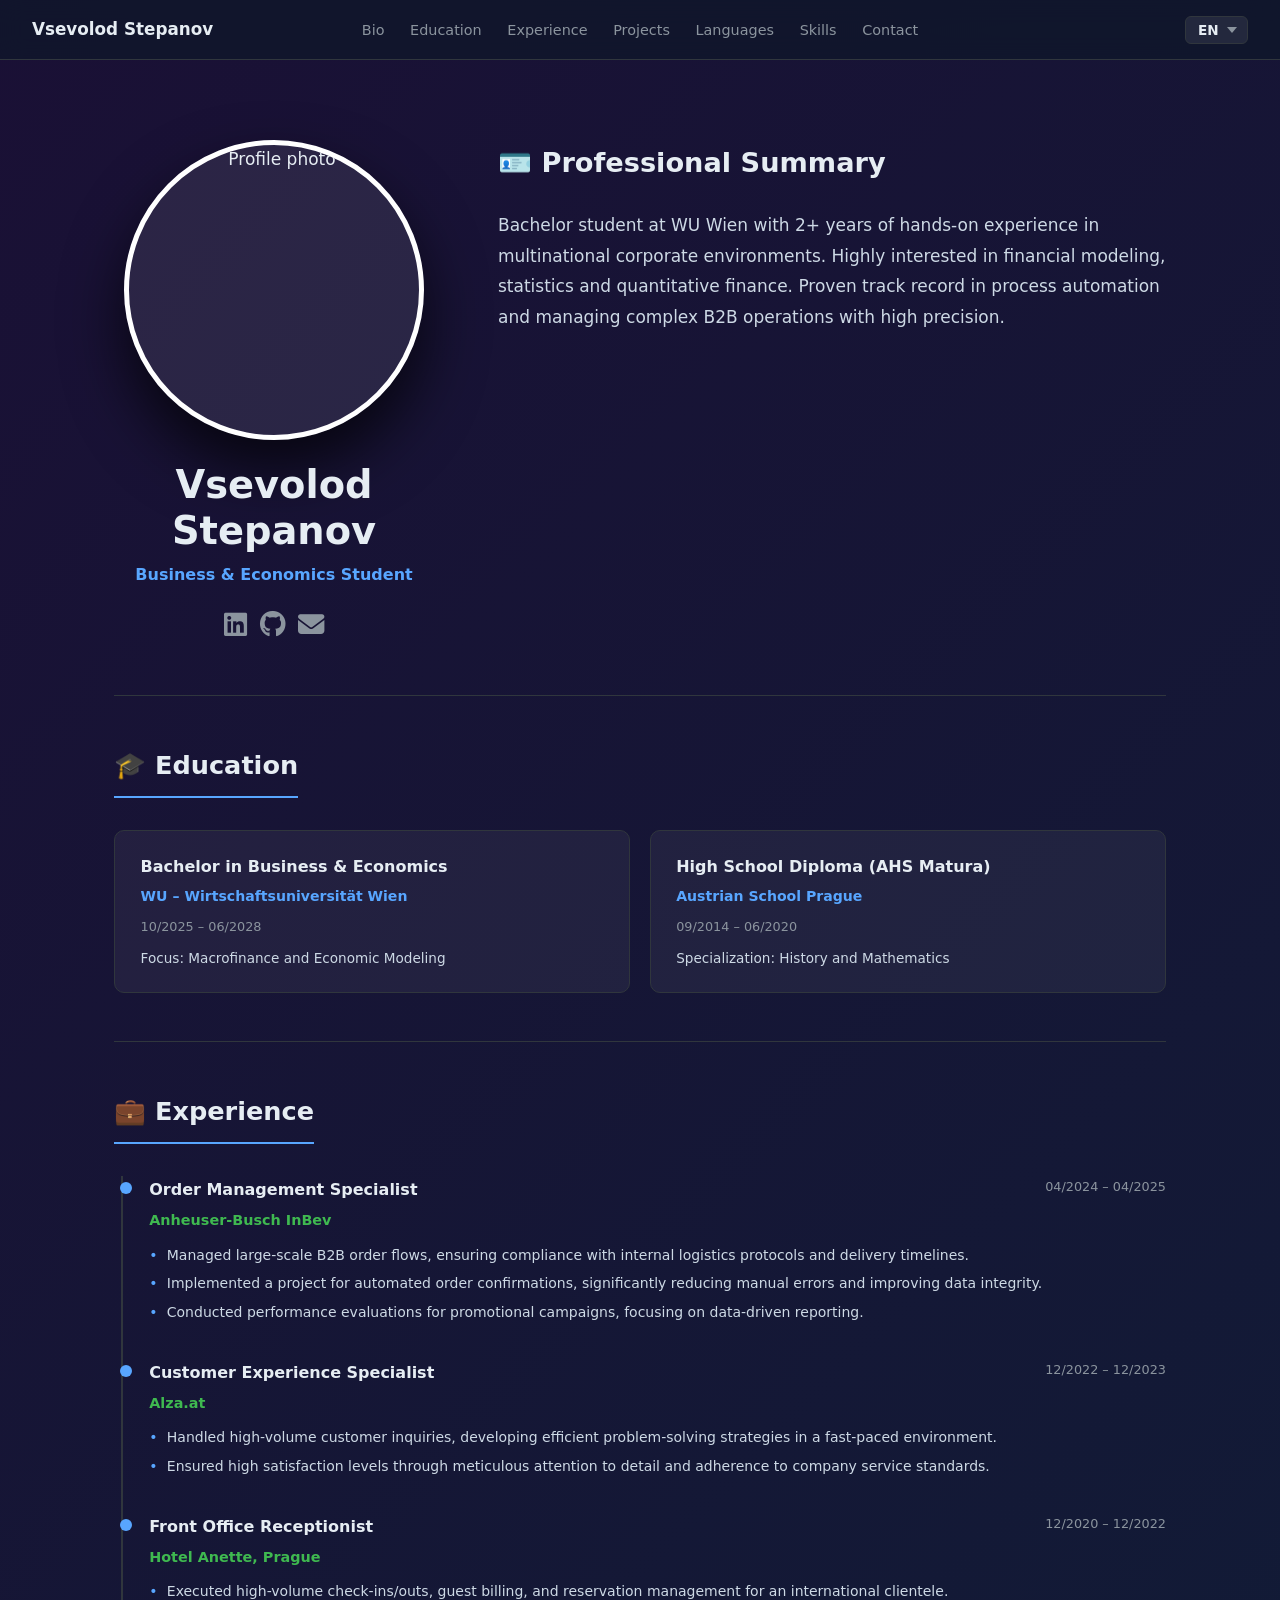
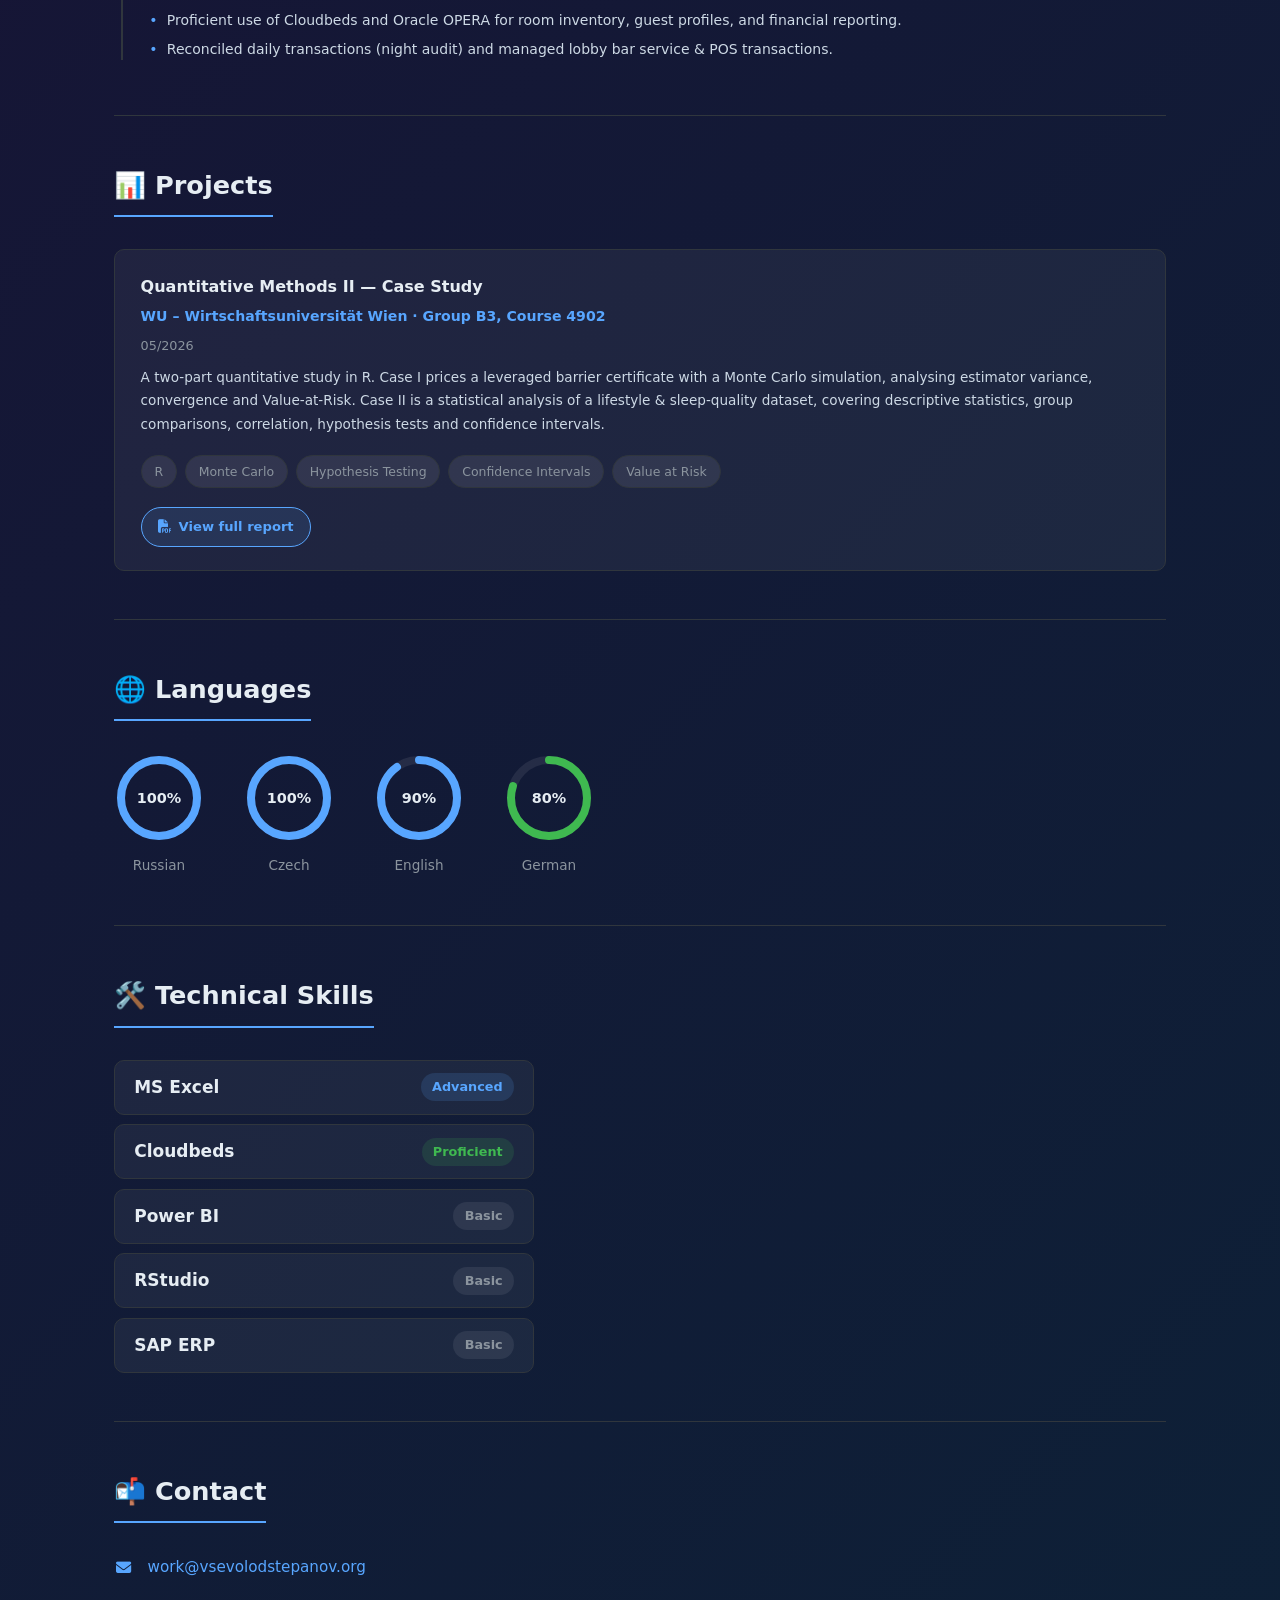
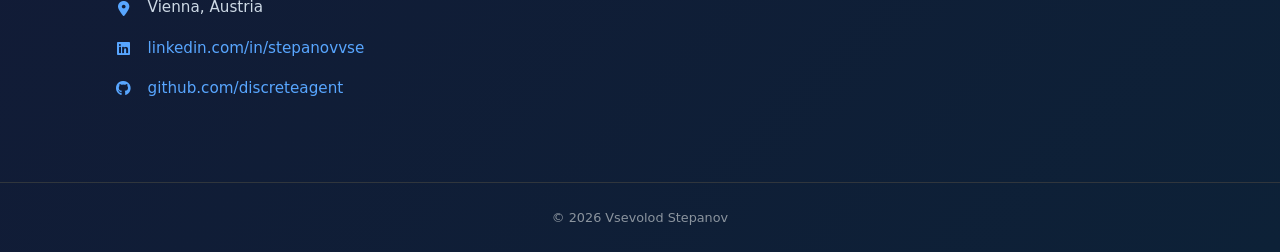
==== commit fdb7700f: "Add Projects section with QM-II case study Co-Authored-By: Claude Opus 4.8 <noreply@anthropic.com>" ====
--- a/index.html
+++ b/index.html
@@ -242,6 +242,43 @@
     .edu-card .dates   { color: var(--muted); font-size: .8rem; margin-bottom: .6rem; }
     .edu-card .focus   { color: #cdd9e5; font-size: .85rem; }
 
+    .tag-row {
+      display: flex;
+      flex-wrap: wrap;
+      gap: .5rem;
+      margin-top: 1.2rem;
+    }
+
+    .tag {
+      background: var(--surface2);
+      border: 1px solid var(--border);
+      color: var(--muted);
+      font-size: .78rem;
+      padding: .3rem .8rem;
+      border-radius: 20px;
+    }
+
+    .proj-link {
+      display: inline-flex;
+      align-items: center;
+      gap: .5rem;
+      margin-top: 1.2rem;
+      padding: .5rem 1rem;
+      background: rgba(88,166,255,.12);
+      border: 1px solid var(--accent);
+      border-radius: 20px;
+      color: var(--accent);
+      font-size: .82rem;
+      font-weight: 600;
+      text-decoration: none;
+      transition: background .2s, transform .2s;
+    }
+
+    .proj-link:hover {
+      background: rgba(88,166,255,.22);
+      transform: translateY(-2px);
+    }
+
     /* ── TIMELINE ── */
     .timeline {
       position: relative;
@@ -411,6 +448,7 @@
     <li><a href="#bio"        data-i18n="nav_bio">Bio</a></li>
     <li><a href="#education"  data-i18n="nav_edu">Education</a></li>
     <li><a href="#experience" data-i18n="nav_exp">Experience</a></li>
+    <li><a href="#projects"   data-i18n="nav_projects">Projects</a></li>
     <li><a href="#languages"  data-i18n="nav_lang">Languages</a></li>
     <li><a href="#skills"     data-i18n="nav_skills">Skills</a></li>
     <li><a href="#contact"    data-i18n="nav_contact">Contact</a></li>
@@ -512,6 +550,35 @@
         </ul>
       </div>
 
+    </div>
+  </section>
+
+  <!-- PROJECTS -->
+  <section id="projects">
+    <div class="section-title">📊 <span data-i18n="nav_projects">Projects</span></div>
+    <div class="edu-grid">
+      <div class="edu-card">
+        <div class="degree" data-i18n="proj1_title">Quantitative Methods II — Case Study</div>
+        <div class="school" data-i18n="proj1_meta">WU – Wirtschaftsuniversität Wien · Group B3, Course 4902</div>
+        <div class="dates">05/2026</div>
+        <div class="focus" data-i18n="proj1_desc">
+          A two-part quantitative study in R. Case I prices a leveraged barrier
+          certificate with a Monte Carlo simulation, analysing estimator variance,
+          convergence and Value-at-Risk. Case II is a statistical analysis of a
+          lifestyle &amp; sleep-quality dataset, covering descriptive statistics,
+          group comparisons, correlation, hypothesis tests and confidence intervals.
+        </div>
+        <div class="tag-row">
+          <span class="tag">R</span>
+          <span class="tag">Monte Carlo</span>
+          <span class="tag">Hypothesis Testing</span>
+          <span class="tag">Confidence Intervals</span>
+          <span class="tag">Value at Risk</span>
+        </div>
+        <a class="proj-link" href="QM-II_Case_Study_2026_Group_B3.pdf" target="_blank">
+          <i class="fas fa-file-pdf"></i> <span data-i18n="proj_link">View full report</span>
+        </a>
+      </div>
     </div>
   </section>
 
@@ -608,9 +675,15 @@
     nav_bio:     "Bio",
     nav_edu:     "Education",
     nav_exp:     "Experience",
+    nav_projects:"Projects",
     nav_lang:    "Languages",
     nav_skills:  "Skills",
     nav_contact: "Contact",
+
+    proj1_title: "Quantitative Methods II — Case Study",
+    proj1_meta:  "WU – Wirtschaftsuniversität Wien · Group B3, Course 4902",
+    proj1_desc:  "A two-part quantitative study in R. Case I prices a leveraged barrier certificate with a Monte Carlo simulation, analysing estimator variance, convergence and Value-at-Risk. Case II is a statistical analysis of a lifestyle & sleep-quality dataset, covering descriptive statistics, group comparisons, correlation, hypothesis tests and confidence intervals.",
+    proj_link:   "View full report",
 
     role:        "Business & Economics Student",
     bio_heading: "Professional Summary",
@@ -655,9 +728,15 @@
     nav_bio:     "Bio",
     nav_edu:     "Ausbildung",
     nav_exp:     "Berufserfahrung",
+    nav_projects:"Projekte",
     nav_lang:    "Sprachen",
     nav_skills:  "Technische Kenntnisse",
     nav_contact: "Kontakt",
+
+    proj1_title: "Quantitative Methoden II — Fallstudie",
+    proj1_meta:  "WU – Wirtschaftsuniversität Wien · Gruppe B3, Kurs 4902",
+    proj1_desc:  "Eine zweiteilige quantitative Studie in R. Fall I bewertet ein Leveraged Barrier Certificate mittels Monte-Carlo-Simulation und analysiert Schätzervarianz, Konvergenz und Value-at-Risk. Fall II ist eine statistische Analyse eines Datensatzes zu Lebensstil & Schlafqualität mit deskriptiver Statistik, Gruppenvergleichen, Korrelation, Hypothesentests und Konfidenzintervallen.",
+    proj_link:   "Vollständigen Bericht ansehen",
 
     role:        "Student der Betriebswirtschaft & Volkswirtschaft",
     bio_heading: "Professionelles Profil",
@@ -702,9 +781,15 @@
     nav_bio:     "Bio",
     nav_edu:     "Vzdělání",
     nav_exp:     "Pracovní zkušenosti",
+    nav_projects:"Projekty",
     nav_lang:    "Jazyky",
     nav_skills:  "Technické dovednosti",
     nav_contact: "Kontakt",
+
+    proj1_title: "Kvantitativní metody II — Případová studie",
+    proj1_meta:  "WU – Wirtschaftsuniversität Wien · Skupina B3, Kurz 4902",
+    proj1_desc:  "Dvoudílná kvantitativní studie v jazyce R. Případ I oceňuje pákový bariérový certifikát pomocí simulace Monte Carlo a analyzuje rozptyl odhadu, konvergenci a Value-at-Risk. Případ II je statistická analýza datové sady o životním stylu a kvalitě spánku, zahrnující popisnou statistiku, porovnání skupin, korelaci, testování hypotéz a intervaly spolehlivosti.",
+    proj_link:   "Zobrazit celou zprávu",
 
     role:        "Student hospodářských věd a ekonomie",
     bio_heading: "Profesní shrnutí",
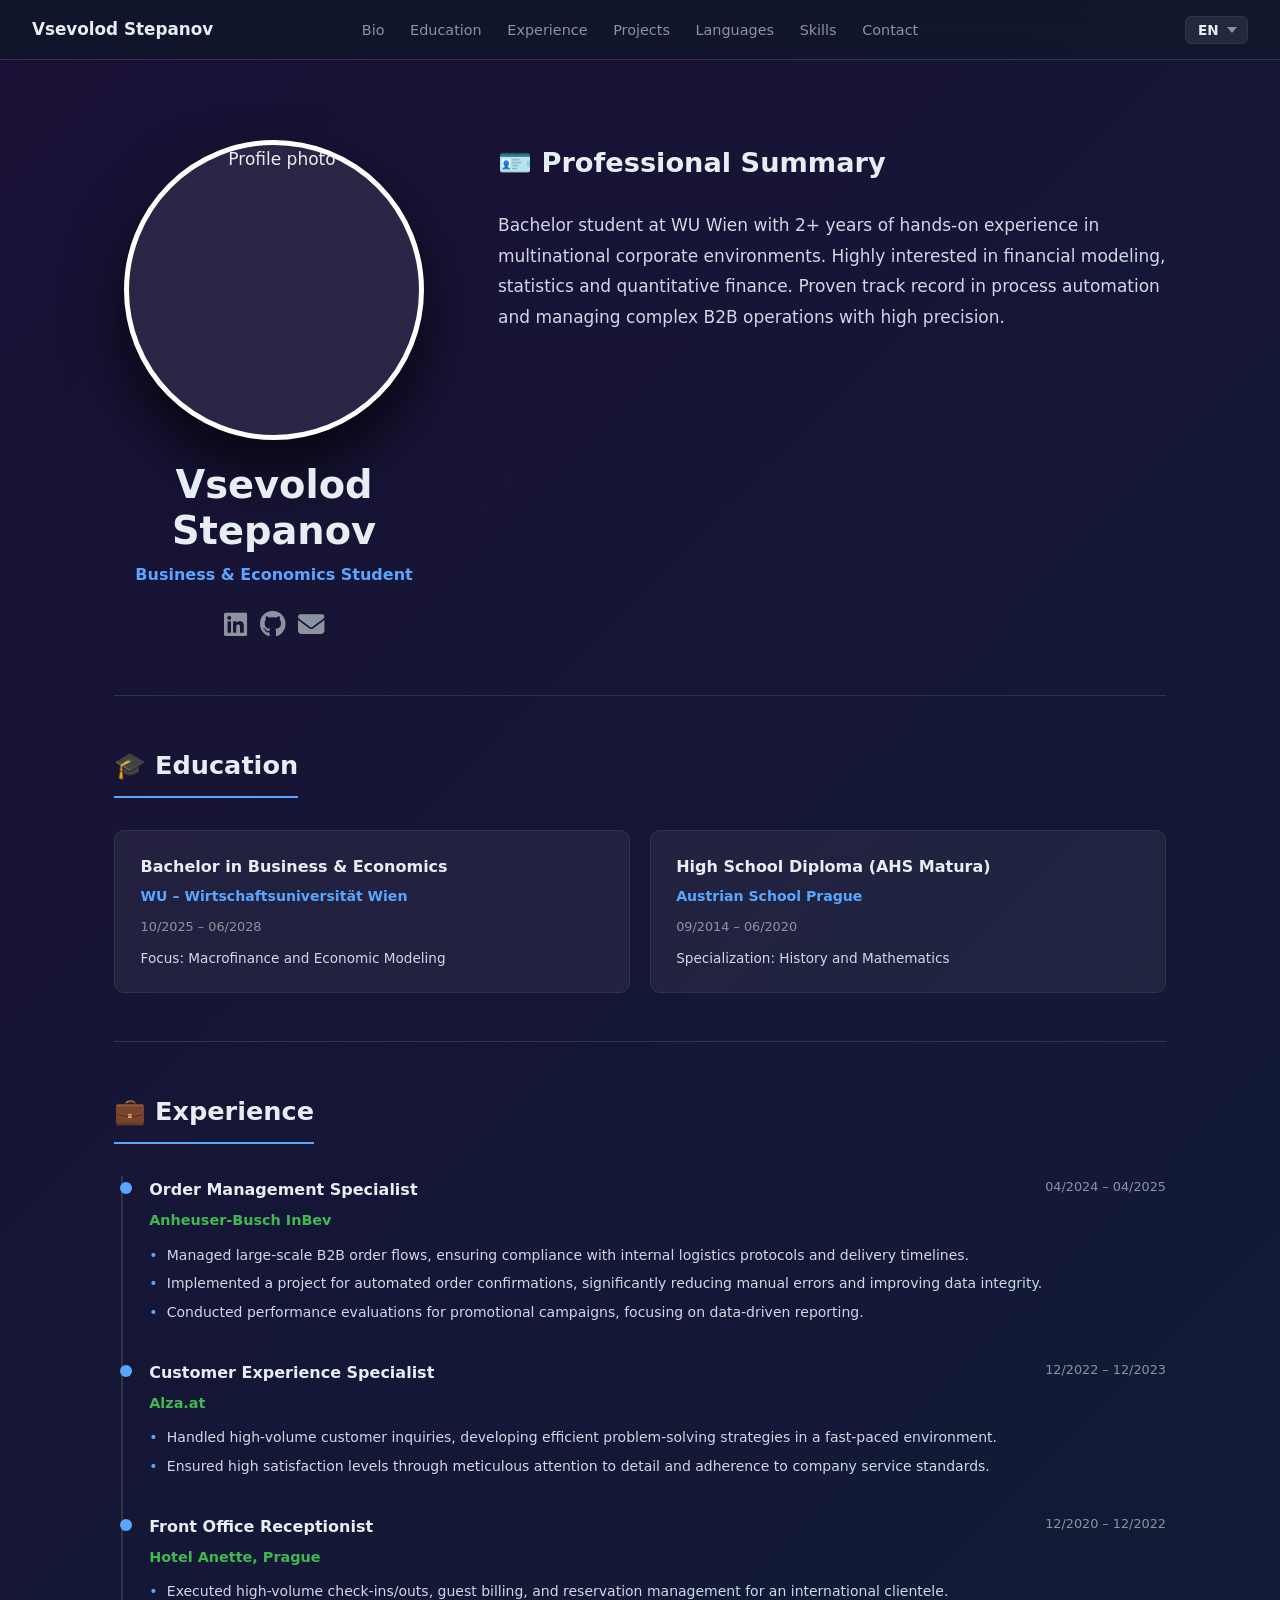
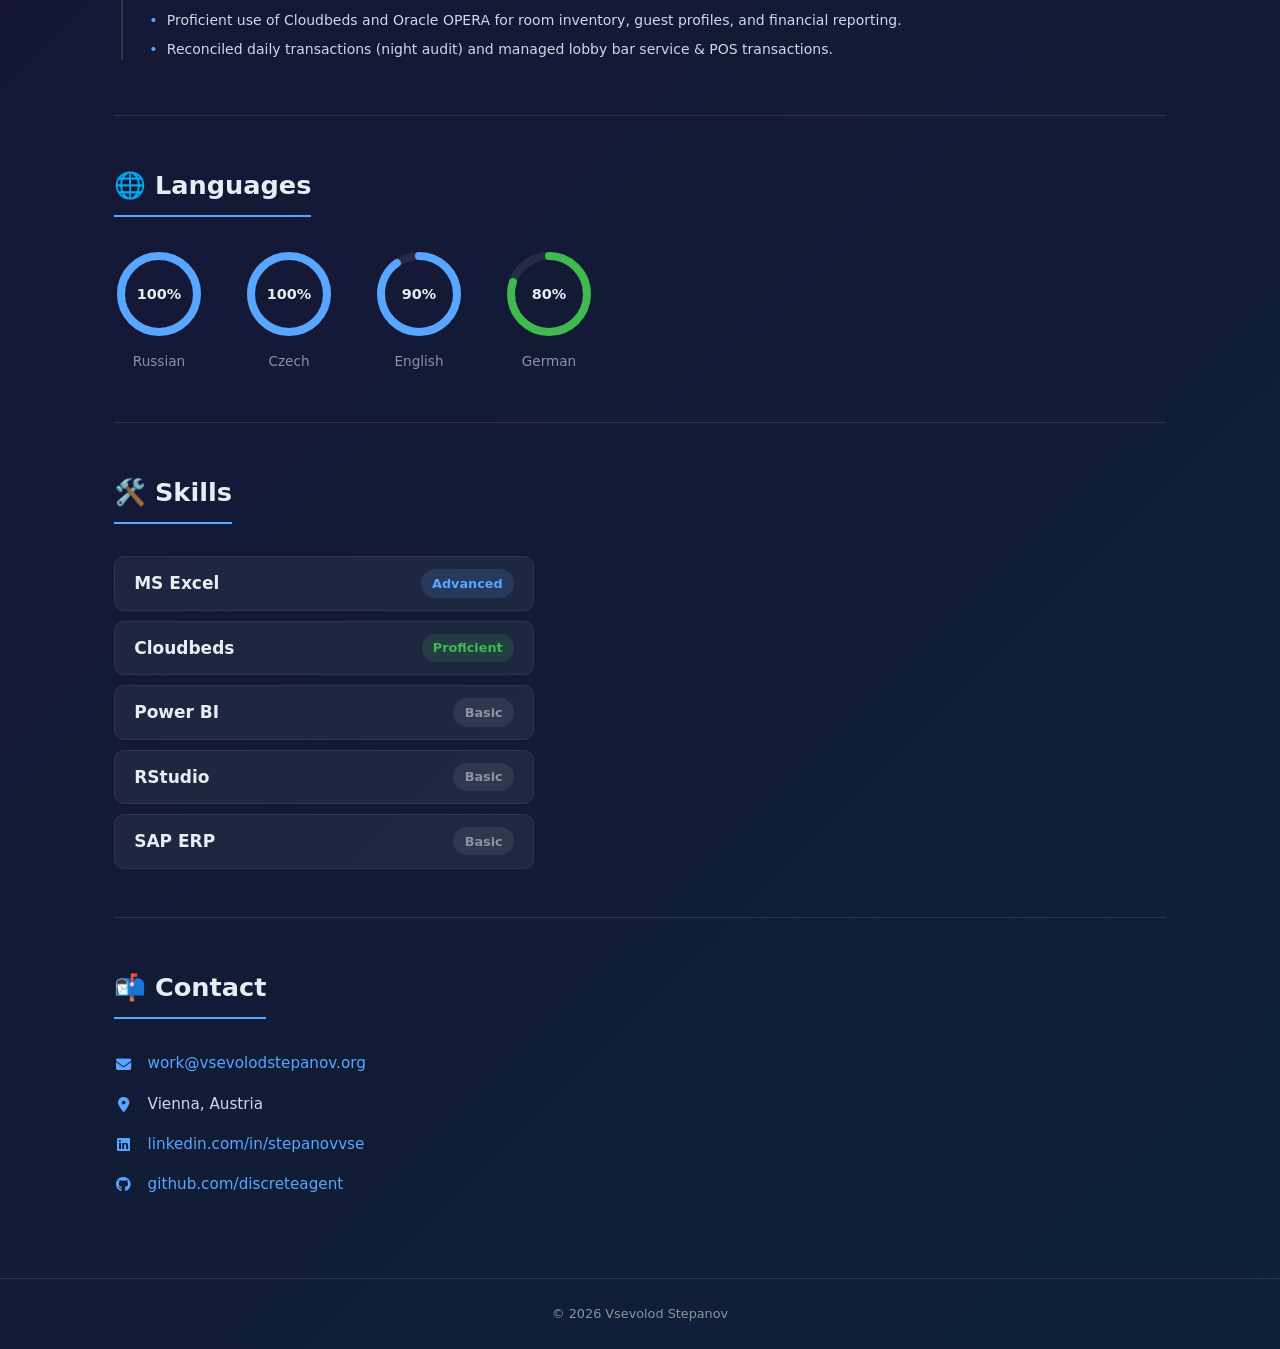
==== commit 3c56d969: "Split Projects into its own page; extract shared CSS/JS - Move CSS to styles.css and i18n to app.js," ====
--- a/index.html
+++ b/index.html
@@ -5,453 +5,21 @@
   <meta name="viewport" content="width=device-width, initial-scale=1.0" />
   <title>Vsevolod Stepanov</title>
   <link rel="stylesheet" href="https://cdnjs.cloudflare.com/ajax/libs/font-awesome/6.5.0/css/all.min.css" />
-  <style>
-    *, *::before, *::after { box-sizing: border-box; margin: 0; padding: 0; }
-
-    :root {
-      --bg: transparent;
-      --surface: rgba(255,255,255,0.05);
-      --surface2: rgba(255,255,255,0.08);
-      --accent: #58a6ff;
-      --accent2: #3fb950;
-      --text: #e6edf3;
-      --muted: #8b949e;
-      --border: #30363d;
-      --radius: 10px;
-    }
-
-    html { scroll-behavior: smooth; }
-
-    @keyframes gradientShift {
-      0%   { background-position: 0% 50%; }
-      50%  { background-position: 100% 50%; }
-      100% { background-position: 0% 50%; }
-    }
-
-    body {
-      background: linear-gradient(-45deg, #0f172a, #1e1b4b, #0f2744, #0d2137, #1a1035);
-      background-size: 400% 400%;
-      animation: gradientShift 14s ease infinite;
-      color: var(--text);
-      font-family: 'Segoe UI', system-ui, -apple-system, sans-serif;
-      font-size: 17px;
-      line-height: 1.7;
-    }
-
-    /* ── NAV ── */
-    nav {
-      position: sticky;
-      top: 0;
-      z-index: 100;
-      background: rgba(15,23,42,.75);
-      backdrop-filter: blur(12px);
-      border-bottom: 1px solid var(--border);
-      display: flex;
-      align-items: center;
-      padding: 0 2rem;
-      height: 60px;
-      gap: 1rem;
-    }
-
-    nav .brand {
-      font-weight: 700;
-      font-size: 1.05rem;
-      color: var(--text);
-      text-decoration: none;
-      white-space: nowrap;
-      flex: 1;
-    }
-
-    nav ul {
-      list-style: none;
-      display: flex;
-      gap: 1.6rem;
-      flex: 1;
-      justify-content: center;
-    }
-
-    nav ul a {
-      color: var(--muted);
-      text-decoration: none;
-      font-size: .9rem;
-      transition: color .2s;
-      white-space: nowrap;
-    }
-
-    nav ul a:hover { color: var(--accent); }
-
-    /* ── Language dropdown ── */
-    .lang-wrap {
-      flex: 1;
-      display: flex;
-      justify-content: flex-end;
-    }
-
-    .lang-select {
-      appearance: none;
-      -webkit-appearance: none;
-      background: var(--surface2);
-      border: 1px solid var(--border);
-      border-radius: 6px;
-      color: var(--text);
-      font-family: inherit;
-      font-size: .85rem;
-      font-weight: 600;
-      padding: 5px 28px 5px 12px;
-      cursor: pointer;
-      outline: none;
-      background-image: url("data:image/svg+xml,%3Csvg xmlns='http://www.w3.org/2000/svg' width='10' height='6' viewBox='0 0 10 6'%3E%3Cpath fill='%238b949e' d='M0 0l5 6 5-6z'/%3E%3C/svg%3E");
-      background-repeat: no-repeat;
-      background-position: right 10px center;
-      transition: border-color .2s;
-    }
-
-    .lang-select:hover,
-    .lang-select:focus {
-      border-color: var(--accent);
-    }
-
-    .lang-select option {
-      background: #1a2233;
-      color: var(--text);
-    }
-
-    /* ── LAYOUT ── */
-    .container {
-      max-width: 1100px;
-      margin: 0 auto;
-      padding: 0 1.5rem;
-    }
-
-    /* ── HERO ── */
-    #bio {
-      padding: 5rem 0 3rem;
-      display: flex;
-      gap: 4rem;
-      align-items: flex-start;
-    }
-
-    .avatar {
-      flex-shrink: 0;
-      width: 320px;
-      text-align: center;
-    }
-
-    .avatar-img {
-      width: 300px;
-      height: 300px;
-      border-radius: 50%;
-      background: var(--surface2);
-      border: 5px solid #fff;
-      box-shadow: 0 30px 60px rgba(0,0,0,.7);
-      display: flex;
-      align-items: center;
-      justify-content: center;
-      margin: 0 auto 1.4rem;
-      overflow: hidden;
-    }
-
-    .avatar-img img {
-      width: 100%;
-      height: 100%;
-      object-fit: cover;
-    }
-
-    .avatar h1 {
-      font-size: 2.4rem;
-      font-weight: 800;
-      color: var(--text);
-      line-height: 1.2;
-    }
-
-    .avatar .role {
-      font-size: 1rem;
-      color: var(--accent);
-      margin-top: .4rem;
-      font-weight: 600;
-    }
-
-    .social-icons {
-      display: flex;
-      justify-content: center;
-      gap: .8rem;
-      margin-top: .9rem;
-    }
-
-    .social-icons a {
-      color: var(--muted);
-      font-size: 1.65rem;
-      transition: color .2s;
-    }
-
-    .social-icons a:hover { color: var(--accent); }
-
-    .bio-content h2 {
-      font-size: 1.7rem;
-      font-weight: 700;
-      color: var(--text);
-      margin-bottom: 1rem;
-      padding-bottom: .5rem;
-      display: inline-block;
-    }
-
-    .bio-content p {
-      color: #cdd9e5;
-      max-width: 680px;
-      line-height: 1.8;
-    }
-
-    /* ── SECTION ── */
-    section {
-      padding: 3rem 0;
-      border-top: 1px solid var(--border);
-    }
-
-    .section-title {
-      font-size: 1.6rem;
-      font-weight: 700;
-      color: var(--text);
-      margin-bottom: 2rem;
-      padding-bottom: .5rem;
-      border-bottom: 2px solid var(--accent);
-      display: inline-block;
-    }
-
-    /* ── EDUCATION CARDS ── */
-    .edu-grid {
-      display: grid;
-      grid-template-columns: repeat(auto-fit, minmax(280px, 1fr));
-      gap: 1.2rem;
-    }
-
-    .edu-card {
-      background: var(--surface);
-      border: 1px solid var(--border);
-      border-radius: var(--radius);
-      padding: 1.4rem 1.6rem;
-      transition: border-color .2s, transform .2s;
-    }
-
-    .edu-card:hover {
-      border-color: var(--accent);
-      transform: translateY(-3px);
-    }
-
-    .edu-card .degree  { font-weight: 700; font-size: 1rem; color: var(--text); margin-bottom: .3rem; }
-    .edu-card .school  { color: var(--accent); font-size: .88rem; font-weight: 600; margin-bottom: .4rem; }
-    .edu-card .dates   { color: var(--muted); font-size: .8rem; margin-bottom: .6rem; }
-    .edu-card .focus   { color: #cdd9e5; font-size: .85rem; }
-
-    .tag-row {
-      display: flex;
-      flex-wrap: wrap;
-      gap: .5rem;
-      margin-top: 1.2rem;
-    }
-
-    .tag {
-      background: var(--surface2);
-      border: 1px solid var(--border);
-      color: var(--muted);
-      font-size: .78rem;
-      padding: .3rem .8rem;
-      border-radius: 20px;
-    }
-
-    .proj-link {
-      display: inline-flex;
-      align-items: center;
-      gap: .5rem;
-      margin-top: 1.2rem;
-      padding: .5rem 1rem;
-      background: rgba(88,166,255,.12);
-      border: 1px solid var(--accent);
-      border-radius: 20px;
-      color: var(--accent);
-      font-size: .82rem;
-      font-weight: 600;
-      text-decoration: none;
-      transition: background .2s, transform .2s;
-    }
-
-    .proj-link:hover {
-      background: rgba(88,166,255,.22);
-      transform: translateY(-2px);
-    }
-
-    /* ── TIMELINE ── */
-    .timeline {
-      position: relative;
-      padding-left: 2.2rem;
-    }
-
-    .timeline::before {
-      content: '';
-      position: absolute;
-      left: 7px; top: 0; bottom: 0;
-      width: 2px;
-      background: var(--border);
-    }
-
-    .timeline-item {
-      position: relative;
-      margin-bottom: 2.2rem;
-    }
-
-    .timeline-item::before {
-      content: '';
-      position: absolute;
-      left: -1.85rem; top: 6px;
-      width: 12px; height: 12px;
-      border-radius: 50%;
-      background: var(--accent);
-      border: 2px solid var(--bg);
-    }
-
-    .timeline-item:last-child { margin-bottom: 0; }
-
-    .tl-header {
-      display: flex;
-      justify-content: space-between;
-      align-items: flex-start;
-      flex-wrap: wrap;
-      gap: .3rem;
-      margin-bottom: .3rem;
-    }
-
-    .tl-title   { font-weight: 700; font-size: 1rem; color: var(--text); }
-    .tl-dates   { color: var(--muted); font-size: .8rem; white-space: nowrap; }
-    .tl-company { color: var(--accent2); font-size: .9rem; font-weight: 600; margin-bottom: .7rem; }
-
-    .tl-bullets { list-style: none; padding: 0; }
-
-    .tl-bullets li {
-      position: relative;
-      padding-left: 1.1rem;
-      color: #cdd9e5;
-      font-size: .875rem;
-      margin-bottom: .4rem;
-      line-height: 1.6;
-    }
-
-    .tl-bullets li::before {
-      content: '•';
-      position: absolute;
-      left: 0;
-      color: var(--accent);
-    }
-
-    /* ── LANGUAGES ── */
-    .lang-grid {
-      display: flex;
-      flex-wrap: wrap;
-      gap: 2.5rem;
-      justify-content: flex-start;
-    }
-
-    .lang-item { display: flex; flex-direction: column; align-items: center; gap: .7rem; }
-
-    .circle-wrap { position: relative; width: 90px; height: 90px; }
-    .circle-wrap svg { transform: rotate(-90deg); }
-    .circle-bg { fill: none; stroke: var(--surface2); stroke-width: 8; }
-    .circle-fg { fill: none; stroke: var(--accent); stroke-width: 8; stroke-linecap: round; transition: stroke-dashoffset .8s ease; }
-
-    .circle-label {
-      position: absolute;
-      inset: 0;
-      display: flex;
-      align-items: center;
-      justify-content: center;
-      font-weight: 700;
-      font-size: .9rem;
-      color: var(--text);
-    }
-
-    .lang-name { color: var(--muted); font-size: .85rem; text-align: center; }
-
-    /* ── SKILLS TABLE ── */
-    .skills-table { display: flex; flex-direction: column; gap: .6rem; max-width: 420px; }
-
-    .skill-row {
-      display: flex;
-      justify-content: space-between;
-      align-items: center;
-      background: var(--surface);
-      border: 1px solid var(--border);
-      border-radius: var(--radius);
-      padding: .75rem 1.2rem;
-    }
-
-    .skill-name  { font-weight: 600; color: var(--text); }
-    .skill-level { font-size: .8rem; font-weight: 600; padding: .2rem .7rem; border-radius: 20px; }
-    .skill-level.advanced  { background: rgba(88,166,255,.15); color: #58a6ff; }
-    .skill-level.proficient{ background: rgba(63,185,80,.15);  color: #3fb950; }
-    .skill-level.basic     { background: rgba(139,148,158,.15);color: #8b949e; }
-
-    /* ── CONTACT ── */
-    #contact { padding: 3rem 0 5rem; }
-
-    .contact-list { list-style: none; display: flex; flex-direction: column; gap: .9rem; }
-
-    .contact-list li { display: flex; align-items: center; gap: .9rem; color: #cdd9e5; font-size: .95rem; }
-    .contact-list li i { color: var(--accent); width: 1.2rem; text-align: center; }
-    .contact-list a { color: var(--accent); text-decoration: none; }
-    .contact-list a:hover { text-decoration: underline; }
-
-    footer {
-      text-align: center;
-      padding: 1.5rem;
-      border-top: 1px solid var(--border);
-      color: var(--muted);
-      font-size: .8rem;
-    }
-
-    /* ── RESPONSIVE ── */
-    @media (max-width: 780px) {
-      nav {
-        height: auto;
-        padding: .7rem 1rem;
-        flex-wrap: wrap;
-        gap: .6rem;
-      }
-
-      nav .brand { flex: none; width: 100%; }
-
-      nav ul {
-        flex: none;
-        gap: .7rem;
-        justify-content: flex-start;
-        flex-wrap: wrap;
-        order: 3;
-        width: 100%;
-      }
-
-      .lang-wrap {
-        flex: none;
-        margin-left: auto;
-      }
-
-      #bio { flex-direction: column; align-items: center; text-align: center; }
-      .avatar { width: 100%; }
-      .avatar-img { width: 200px; height: 200px; }
-      .tl-header { flex-direction: column; }
-      .lang-grid { gap: 1.5rem; justify-content: center; }
-    }
-  </style>
+  <link rel="stylesheet" href="styles.css" />
 </head>
 <body>
 
 <!-- NAV -->
 <nav>
-  <a class="brand" href="#">Vsevolod Stepanov</a>
+  <a class="brand" href="index.html">Vsevolod Stepanov</a>
   <ul>
-    <li><a href="#bio"        data-i18n="nav_bio">Bio</a></li>
-    <li><a href="#education"  data-i18n="nav_edu">Education</a></li>
-    <li><a href="#experience" data-i18n="nav_exp">Experience</a></li>
-    <li><a href="#projects"   data-i18n="nav_projects">Projects</a></li>
-    <li><a href="#languages"  data-i18n="nav_lang">Languages</a></li>
-    <li><a href="#skills"     data-i18n="nav_skills">Skills</a></li>
-    <li><a href="#contact"    data-i18n="nav_contact">Contact</a></li>
+    <li><a href="index.html#bio"        data-i18n="nav_bio">Bio</a></li>
+    <li><a href="index.html#education"  data-i18n="nav_edu">Education</a></li>
+    <li><a href="index.html#experience" data-i18n="nav_exp">Experience</a></li>
+    <li><a href="projects.html"         data-i18n="nav_projects">Projects</a></li>
+    <li><a href="index.html#languages"  data-i18n="nav_lang">Languages</a></li>
+    <li><a href="index.html#skills"     data-i18n="nav_skills">Skills</a></li>
+    <li><a href="index.html#contact"    data-i18n="nav_contact">Contact</a></li>
   </ul>
   <div class="lang-wrap">
     <select class="lang-select" id="langSelect" onchange="setLang(this.value)">
@@ -553,35 +121,6 @@
     </div>
   </section>
 
-  <!-- PROJECTS -->
-  <section id="projects">
-    <div class="section-title">📊 <span data-i18n="nav_projects">Projects</span></div>
-    <div class="edu-grid">
-      <div class="edu-card">
-        <div class="degree" data-i18n="proj1_title">Quantitative Methods II — Case Study</div>
-        <div class="school" data-i18n="proj1_meta">WU – Wirtschaftsuniversität Wien · Group B3, Course 4902</div>
-        <div class="dates">05/2026</div>
-        <div class="focus" data-i18n="proj1_desc">
-          A two-part quantitative study in R. Case I prices a leveraged barrier
-          certificate with a Monte Carlo simulation, analysing estimator variance,
-          convergence and Value-at-Risk. Case II is a statistical analysis of a
-          lifestyle &amp; sleep-quality dataset, covering descriptive statistics,
-          group comparisons, correlation, hypothesis tests and confidence intervals.
-        </div>
-        <div class="tag-row">
-          <span class="tag">R</span>
-          <span class="tag">Monte Carlo</span>
-          <span class="tag">Hypothesis Testing</span>
-          <span class="tag">Confidence Intervals</span>
-          <span class="tag">Value at Risk</span>
-        </div>
-        <a class="proj-link" href="QM-II_Case_Study_2026_Group_B3.pdf" target="_blank">
-          <i class="fas fa-file-pdf"></i> <span data-i18n="proj_link">View full report</span>
-        </a>
-      </div>
-    </div>
-  </section>
-
   <!-- LANGUAGES -->
   <section id="languages">
     <div class="section-title">🌐 <span data-i18n="nav_lang">Languages</span></div>
@@ -669,177 +208,6 @@
   &copy; 2026 Vsevolod Stepanov
 </footer>
 
-<script>
-const translations = {
-  en: {
-    nav_bio:     "Bio",
-    nav_edu:     "Education",
-    nav_exp:     "Experience",
-    nav_projects:"Projects",
-    nav_lang:    "Languages",
-    nav_skills:  "Skills",
-    nav_contact: "Contact",
-
-    proj1_title: "Quantitative Methods II — Case Study",
-    proj1_meta:  "WU – Wirtschaftsuniversität Wien · Group B3, Course 4902",
-    proj1_desc:  "A two-part quantitative study in R. Case I prices a leveraged barrier certificate with a Monte Carlo simulation, analysing estimator variance, convergence and Value-at-Risk. Case II is a statistical analysis of a lifestyle & sleep-quality dataset, covering descriptive statistics, group comparisons, correlation, hypothesis tests and confidence intervals.",
-    proj_link:   "View full report",
-
-    role:        "Business & Economics Student",
-    bio_heading: "Professional Summary",
-    bio_text:    "Bachelor student at WU Wien with 2+ years of hands-on experience in multinational corporate environments. Highly interested in financial modeling, statistics and quantitative finance. Proven track record in process automation and managing complex B2B operations with high precision.",
-
-    edu1_degree: "Bachelor in Business & Economics",
-    edu1_focus:  "Focus: Macrofinance and Economic Modeling",
-    edu2_degree: "High School Diploma (AHS Matura)",
-    edu2_school: "Austrian School Prague",
-    edu2_focus:  "Specialization: History and Mathematics",
-
-    exp1_title: "Order Management Specialist",
-    exp1_b1: "Managed large-scale B2B order flows, ensuring compliance with internal logistics protocols and delivery timelines.",
-    exp1_b2: "Implemented a project for automated order confirmations, significantly reducing manual errors and improving data integrity.",
-    exp1_b3: "Conducted performance evaluations for promotional campaigns, focusing on data-driven reporting.",
-
-    exp2_title: "Customer Experience Specialist",
-    exp2_b1: "Handled high-volume customer inquiries, developing efficient problem-solving strategies in a fast-paced environment.",
-    exp2_b2: "Ensured high satisfaction levels through meticulous attention to detail and adherence to company service standards.",
-
-    exp3_title:   "Front Office Receptionist",
-    exp3_company: "Hotel Anette, Prague",
-    exp3_b1: "Executed high-volume check-ins/outs, guest billing, and reservation management for an international clientele.",
-    exp3_b2: "Proficient use of Cloudbeds and Oracle OPERA for room inventory, guest profiles, and financial reporting.",
-    exp3_b3: "Reconciled daily transactions (night audit) and managed lobby bar service & POS transactions.",
-
-    lng_russian: "Russian",
-    lng_czech:   "Czech",
-    lng_english: "English",
-    lng_german:  "German",
-
-    sl_advanced:   "Advanced",
-    sl_proficient: "Proficient",
-    sl_basic_1:    "Basic",
-    sl_basic_2:    "Basic",
-    sl_basic_3:    "Basic",
-
-    contact_location: "Vienna, Austria",
-  },
-
-  de: {
-    nav_bio:     "Bio",
-    nav_edu:     "Ausbildung",
-    nav_exp:     "Berufserfahrung",
-    nav_projects:"Projekte",
-    nav_lang:    "Sprachen",
-    nav_skills:  "Technische Kenntnisse",
-    nav_contact: "Kontakt",
-
-    proj1_title: "Quantitative Methoden II — Fallstudie",
-    proj1_meta:  "WU – Wirtschaftsuniversität Wien · Gruppe B3, Kurs 4902",
-    proj1_desc:  "Eine zweiteilige quantitative Studie in R. Fall I bewertet ein Leveraged Barrier Certificate mittels Monte-Carlo-Simulation und analysiert Schätzervarianz, Konvergenz und Value-at-Risk. Fall II ist eine statistische Analyse eines Datensatzes zu Lebensstil & Schlafqualität mit deskriptiver Statistik, Gruppenvergleichen, Korrelation, Hypothesentests und Konfidenzintervallen.",
-    proj_link:   "Vollständigen Bericht ansehen",
-
-    role:        "Student der Betriebswirtschaft & Volkswirtschaft",
-    bio_heading: "Professionelles Profil",
-    bio_text:    "Bachelorstudent an der Wirtschaftsuniversität Wien mit über 2 Jahren Praxiserfahrung in multinationalen Konzernumgebungen. Starkes Interesse an Finanzmodellierung, Statistik und quantitativer Finanzwirtschaft. Nachgewiesene Erfolge in der Prozessautomatisierung und der präzisen Abwicklung komplexer B2B-Operationen.",
-
-    edu1_degree: "Bachelor in Business & Economics",
-    edu1_focus:  "Schwerpunkt: Makrofinanzen und ökonomische Modellierung",
-    edu2_degree: "Reifezeugnis (AHS Matura)",
-    edu2_school: "Österreichische Schule Prag",
-    edu2_focus:  "Spezialisierung: Geschichte und Mathematik",
-
-    exp1_title: "Spezialist für Auftragsmanagement",
-    exp1_b1: "Verantwortung für großvolumige B2B-Bestellflüsse unter Einhaltung interner Logistikprotokolle und Lieferfristen.",
-    exp1_b2: "Implementierung eines Projekts zur automatisierten Auftragsbestätigung, was manuelle Fehler signifikant reduzierte und die Datenintegrität verbesserte.",
-    exp1_b3: "Durchführung von Leistungsbewertungen für Werbekampagnen mit Fokus auf datengestütztes Reporting.",
-
-    exp2_title: "Spezialist für Customer Experience",
-    exp2_b1: "Bearbeitung zahlreicher Kundenanfragen und Entwicklung effizienter Problemlösungsstrategien in einem dynamischen Umfeld.",
-    exp2_b2: "Sicherstellung hoher Kundenzufriedenheit durch Detailgenauigkeit und Einhaltung von Servicestandards.",
-
-    exp3_title:   "Rezeptionist im Front Office",
-    exp3_company: "Hotel Anette, Prag",
-    exp3_b1: "Durchführung von Check-ins/outs, Gästenabrechnungen und Reservierungsmanagement für internationale Gäste.",
-    exp3_b2: "Sicherer Umgang mit Cloudbeds und Oracle OPERA für Zimmerkontingente, Gästeprofile und Finanzberichte.",
-    exp3_b3: "Durchführung des Tagesabschlusses (Night Audit) sowie Betreuung des Lobby-Bar-Services und Kassenvorgänge.",
-
-    lng_russian: "Russisch",
-    lng_czech:   "Tschechisch",
-    lng_english: "Englisch",
-    lng_german:  "Deutsch",
-
-    sl_advanced:   "Fortgeschritten",
-    sl_proficient: "Versiert",
-    sl_basic_1:    "Grundkenntnisse",
-    sl_basic_2:    "Grundkenntnisse",
-    sl_basic_3:    "Grundkenntnisse",
-
-    contact_location: "Wien, Österreich",
-  },
-
-  cs: {
-    nav_bio:     "Bio",
-    nav_edu:     "Vzdělání",
-    nav_exp:     "Pracovní zkušenosti",
-    nav_projects:"Projekty",
-    nav_lang:    "Jazyky",
-    nav_skills:  "Technické dovednosti",
-    nav_contact: "Kontakt",
-
-    proj1_title: "Kvantitativní metody II — Případová studie",
-    proj1_meta:  "WU – Wirtschaftsuniversität Wien · Skupina B3, Kurz 4902",
-    proj1_desc:  "Dvoudílná kvantitativní studie v jazyce R. Případ I oceňuje pákový bariérový certifikát pomocí simulace Monte Carlo a analyzuje rozptyl odhadu, konvergenci a Value-at-Risk. Případ II je statistická analýza datové sady o životním stylu a kvalitě spánku, zahrnující popisnou statistiku, porovnání skupin, korelaci, testování hypotéz a intervaly spolehlivosti.",
-    proj_link:   "Zobrazit celou zprávu",
-
-    role:        "Student hospodářských věd a ekonomie",
-    bio_heading: "Profesní shrnutí",
-    bio_text:    "Student bakalářského studia na Vídeňské univerzitě ekonomie a obchodní administrativy (WU Wien) s více než dvouletou praxí v mezinárodním korporátním prostředí. Hluboký zájem o finanční modelování, statistiku a kvantitativní finance. Prokazatelné výsledky v oblasti automatizace procesů a precizního řízení komplexních B2B operací.",
-
-    edu1_degree: "Bakalář v oboru Business & Economics",
-    edu1_focus:  "Zaměření: Makrofinance a ekonomické modelování",
-    edu2_degree: "Maturitní vysvědčení",
-    edu2_school: "Rakouské gymnázium v Praze",
-    edu2_focus:  "Specializace: Dějepis a matematika",
-
-    exp1_title: "Specialista správy objednávek (Order Management Specialist)",
-    exp1_b1: "Správa rozsáhlých B2B toků objednávek při zajištění souladu s interními logistickými protokoly a dodacími termíny.",
-    exp1_b2: "Implementace projektu pro automatizované potvrzování objednávek, což vedlo k výraznému snížení manuálních chyb a zlepšení integrity dat.",
-    exp1_b3: "Provádění analýz výkonnosti reklamních kampaní se zaměřením na reportování založené na datech.",
-
-    exp2_title: "Specialista zákaznické zkušenosti (Customer Experience Specialist)",
-    exp2_b1: "Vyřizování velkého objemu zákaznických dotazů a vývoj efektivních strategií řešení problémů v dynamickém prostředí.",
-    exp2_b2: "Zajišťování vysoké úrovně spokojenosti skrze pečlivost a dodržování servisních standardů společnosti.",
-
-    exp3_title:   "Recepční",
-    exp3_company: "Hotel Anette, Praha",
-    exp3_b1: "Zajišťování příjezdů a odjezdů hostů (check-in/out), fakturace a správa rezervací pro mezinárodní klientelu.",
-    exp3_b2: "Pokročilé využití systémů Cloudbeds a Oracle OPERA pro správu pokojové kapacity, profilů hostů a finanční reporting.",
-    exp3_b3: "Provádění denních uzávěrek (night audit) a obsluha lobby baru včetně správy pokladních transakcí.",
-
-    lng_russian: "Ruština",
-    lng_czech:   "Čeština",
-    lng_english: "Angličtina",
-    lng_german:  "Němčina",
-
-    sl_advanced:   "Pokročilý",
-    sl_proficient: "Zkušený",
-    sl_basic_1:    "Základy",
-    sl_basic_2:    "Základy",
-    sl_basic_3:    "Základy",
-
-    contact_location: "Vídeň, Rakousko",
-  },
-};
-
-function setLang(lang) {
-  const t = translations[lang];
-  document.querySelectorAll("[data-i18n]").forEach(el => {
-    const key = el.getAttribute("data-i18n");
-    if (t[key] !== undefined) el.textContent = t[key];
-  });
-  document.documentElement.lang = lang;
-  document.getElementById("langSelect").value = lang;
-}
-</script>
+<script src="app.js"></script>
 </body>
 </html>
--- a/styles.css
+++ b/styles.css
@@ -0,0 +1,470 @@
+*, *::before, *::after { box-sizing: border-box; margin: 0; padding: 0; }
+
+:root {
+  --bg: transparent;
+  --surface: rgba(255,255,255,0.05);
+  --surface2: rgba(255,255,255,0.08);
+  --accent: #58a6ff;
+  --accent2: #3fb950;
+  --text: #e6edf3;
+  --muted: #8b949e;
+  --border: #30363d;
+  --radius: 10px;
+}
+
+html { scroll-behavior: smooth; }
+
+@keyframes gradientShift {
+  0%   { background-position: 0% 50%; }
+  50%  { background-position: 100% 50%; }
+  100% { background-position: 0% 50%; }
+}
+
+body {
+  background: linear-gradient(-45deg, #0f172a, #1e1b4b, #0f2744, #0d2137, #1a1035);
+  background-size: 400% 400%;
+  animation: gradientShift 14s ease infinite;
+  color: var(--text);
+  font-family: 'Segoe UI', system-ui, -apple-system, sans-serif;
+  font-size: 17px;
+  line-height: 1.7;
+}
+
+/* ── NAV ── */
+nav {
+  position: sticky;
+  top: 0;
+  z-index: 100;
+  background: rgba(15,23,42,.75);
+  backdrop-filter: blur(12px);
+  border-bottom: 1px solid var(--border);
+  display: flex;
+  align-items: center;
+  padding: 0 2rem;
+  height: 60px;
+  gap: 1rem;
+}
+
+nav .brand {
+  font-weight: 700;
+  font-size: 1.05rem;
+  color: var(--text);
+  text-decoration: none;
+  white-space: nowrap;
+  flex: 1;
+}
+
+nav ul {
+  list-style: none;
+  display: flex;
+  gap: 1.6rem;
+  flex: 1;
+  justify-content: center;
+}
+
+nav ul a {
+  color: var(--muted);
+  text-decoration: none;
+  font-size: .9rem;
+  transition: color .2s;
+  white-space: nowrap;
+}
+
+nav ul a:hover { color: var(--accent); }
+nav ul a.active { color: var(--accent); }
+
+/* ── Language dropdown ── */
+.lang-wrap {
+  flex: 1;
+  display: flex;
+  justify-content: flex-end;
+}
+
+.lang-select {
+  appearance: none;
+  -webkit-appearance: none;
+  background: var(--surface2);
+  border: 1px solid var(--border);
+  border-radius: 6px;
+  color: var(--text);
+  font-family: inherit;
+  font-size: .85rem;
+  font-weight: 600;
+  padding: 5px 28px 5px 12px;
+  cursor: pointer;
+  outline: none;
+  background-image: url("data:image/svg+xml,%3Csvg xmlns='http://www.w3.org/2000/svg' width='10' height='6' viewBox='0 0 10 6'%3E%3Cpath fill='%238b949e' d='M0 0l5 6 5-6z'/%3E%3C/svg%3E");
+  background-repeat: no-repeat;
+  background-position: right 10px center;
+  transition: border-color .2s;
+}
+
+.lang-select:hover,
+.lang-select:focus {
+  border-color: var(--accent);
+}
+
+.lang-select option {
+  background: #1a2233;
+  color: var(--text);
+}
+
+/* ── LAYOUT ── */
+.container {
+  max-width: 1100px;
+  margin: 0 auto;
+  padding: 0 1.5rem;
+}
+
+/* ── HERO ── */
+#bio {
+  padding: 5rem 0 3rem;
+  display: flex;
+  gap: 4rem;
+  align-items: flex-start;
+}
+
+.avatar {
+  flex-shrink: 0;
+  width: 320px;
+  text-align: center;
+}
+
+.avatar-img {
+  width: 300px;
+  height: 300px;
+  border-radius: 50%;
+  background: var(--surface2);
+  border: 5px solid #fff;
+  box-shadow: 0 30px 60px rgba(0,0,0,.7);
+  display: flex;
+  align-items: center;
+  justify-content: center;
+  margin: 0 auto 1.4rem;
+  overflow: hidden;
+}
+
+.avatar-img img {
+  width: 100%;
+  height: 100%;
+  object-fit: cover;
+}
+
+.avatar h1 {
+  font-size: 2.4rem;
+  font-weight: 800;
+  color: var(--text);
+  line-height: 1.2;
+}
+
+.avatar .role {
+  font-size: 1rem;
+  color: var(--accent);
+  margin-top: .4rem;
+  font-weight: 600;
+}
+
+.social-icons {
+  display: flex;
+  justify-content: center;
+  gap: .8rem;
+  margin-top: .9rem;
+}
+
+.social-icons a {
+  color: var(--muted);
+  font-size: 1.65rem;
+  transition: color .2s;
+}
+
+.social-icons a:hover { color: var(--accent); }
+
+.bio-content h2 {
+  font-size: 1.7rem;
+  font-weight: 700;
+  color: var(--text);
+  margin-bottom: 1rem;
+  padding-bottom: .5rem;
+  display: inline-block;
+}
+
+.bio-content p {
+  color: #cdd9e5;
+  max-width: 680px;
+  line-height: 1.8;
+}
+
+/* ── SECTION ── */
+section {
+  padding: 3rem 0;
+  border-top: 1px solid var(--border);
+}
+
+.section-title {
+  font-size: 1.6rem;
+  font-weight: 700;
+  color: var(--text);
+  margin-bottom: 2rem;
+  padding-bottom: .5rem;
+  border-bottom: 2px solid var(--accent);
+  display: inline-block;
+}
+
+/* ── EDUCATION CARDS ── */
+.edu-grid {
+  display: grid;
+  grid-template-columns: repeat(auto-fit, minmax(280px, 1fr));
+  gap: 1.2rem;
+}
+
+.edu-card {
+  background: var(--surface);
+  border: 1px solid var(--border);
+  border-radius: var(--radius);
+  padding: 1.4rem 1.6rem;
+  transition: border-color .2s, transform .2s;
+}
+
+.edu-card:hover {
+  border-color: var(--accent);
+  transform: translateY(-3px);
+}
+
+.edu-card .degree  { font-weight: 700; font-size: 1rem; color: var(--text); margin-bottom: .3rem; }
+.edu-card .school  { color: var(--accent); font-size: .88rem; font-weight: 600; margin-bottom: .4rem; }
+.edu-card .dates   { color: var(--muted); font-size: .8rem; margin-bottom: .6rem; }
+.edu-card .focus   { color: #cdd9e5; font-size: .85rem; }
+
+/* ── PROJECTS PAGE ── */
+.proj-lead {
+  color: #cdd9e5;
+  max-width: 760px;
+  margin-bottom: 2.2rem;
+}
+
+.proj-article {
+  background: var(--surface);
+  border: 1px solid var(--border);
+  border-radius: var(--radius);
+  padding: 2rem 2.2rem;
+  margin-bottom: 1.6rem;
+  transition: border-color .2s;
+}
+
+.proj-article:hover { border-color: var(--accent); }
+
+.proj-h {
+  font-size: 1.25rem;
+  font-weight: 700;
+  color: var(--text);
+}
+
+.proj-meta {
+  color: var(--accent);
+  font-size: .9rem;
+  font-weight: 600;
+  margin-top: .3rem;
+}
+
+.proj-date {
+  color: var(--muted);
+  font-size: .82rem;
+  margin-top: .2rem;
+  margin-bottom: 1.2rem;
+}
+
+.proj-sub {
+  font-size: 1rem;
+  font-weight: 700;
+  color: var(--accent2);
+  margin-top: 1.4rem;
+  margin-bottom: .5rem;
+}
+
+.proj-p {
+  color: #cdd9e5;
+  font-size: .92rem;
+  line-height: 1.8;
+  max-width: 800px;
+}
+
+.proj-link {
+  display: inline-flex;
+  align-items: center;
+  gap: .5rem;
+  margin-top: 1.6rem;
+  padding: .5rem 1rem;
+  background: rgba(88,166,255,.12);
+  border: 1px solid var(--accent);
+  border-radius: 20px;
+  color: var(--accent);
+  font-size: .82rem;
+  font-weight: 600;
+  text-decoration: none;
+  transition: background .2s, transform .2s;
+}
+
+.proj-link:hover {
+  background: rgba(88,166,255,.22);
+  transform: translateY(-2px);
+}
+
+/* ── TIMELINE ── */
+.timeline {
+  position: relative;
+  padding-left: 2.2rem;
+}
+
+.timeline::before {
+  content: '';
+  position: absolute;
+  left: 7px; top: 0; bottom: 0;
+  width: 2px;
+  background: var(--border);
+}
+
+.timeline-item {
+  position: relative;
+  margin-bottom: 2.2rem;
+}
+
+.timeline-item::before {
+  content: '';
+  position: absolute;
+  left: -1.85rem; top: 6px;
+  width: 12px; height: 12px;
+  border-radius: 50%;
+  background: var(--accent);
+  border: 2px solid var(--bg);
+}
+
+.timeline-item:last-child { margin-bottom: 0; }
+
+.tl-header {
+  display: flex;
+  justify-content: space-between;
+  align-items: flex-start;
+  flex-wrap: wrap;
+  gap: .3rem;
+  margin-bottom: .3rem;
+}
+
+.tl-title   { font-weight: 700; font-size: 1rem; color: var(--text); }
+.tl-dates   { color: var(--muted); font-size: .8rem; white-space: nowrap; }
+.tl-company { color: var(--accent2); font-size: .9rem; font-weight: 600; margin-bottom: .7rem; }
+
+.tl-bullets { list-style: none; padding: 0; }
+
+.tl-bullets li {
+  position: relative;
+  padding-left: 1.1rem;
+  color: #cdd9e5;
+  font-size: .875rem;
+  margin-bottom: .4rem;
+  line-height: 1.6;
+}
+
+.tl-bullets li::before {
+  content: '•';
+  position: absolute;
+  left: 0;
+  color: var(--accent);
+}
+
+/* ── LANGUAGES ── */
+.lang-grid {
+  display: flex;
+  flex-wrap: wrap;
+  gap: 2.5rem;
+  justify-content: flex-start;
+}
+
+.lang-item { display: flex; flex-direction: column; align-items: center; gap: .7rem; }
+
+.circle-wrap { position: relative; width: 90px; height: 90px; }
+.circle-wrap svg { transform: rotate(-90deg); }
+.circle-bg { fill: none; stroke: var(--surface2); stroke-width: 8; }
+.circle-fg { fill: none; stroke: var(--accent); stroke-width: 8; stroke-linecap: round; transition: stroke-dashoffset .8s ease; }
+
+.circle-label {
+  position: absolute;
+  inset: 0;
+  display: flex;
+  align-items: center;
+  justify-content: center;
+  font-weight: 700;
+  font-size: .9rem;
+  color: var(--text);
+}
+
+.lang-name { color: var(--muted); font-size: .85rem; text-align: center; }
+
+/* ── SKILLS TABLE ── */
+.skills-table { display: flex; flex-direction: column; gap: .6rem; max-width: 420px; }
+
+.skill-row {
+  display: flex;
+  justify-content: space-between;
+  align-items: center;
+  background: var(--surface);
+  border: 1px solid var(--border);
+  border-radius: var(--radius);
+  padding: .75rem 1.2rem;
+}
+
+.skill-name  { font-weight: 600; color: var(--text); }
+.skill-level { font-size: .8rem; font-weight: 600; padding: .2rem .7rem; border-radius: 20px; }
+.skill-level.advanced  { background: rgba(88,166,255,.15); color: #58a6ff; }
+.skill-level.proficient{ background: rgba(63,185,80,.15);  color: #3fb950; }
+.skill-level.basic     { background: rgba(139,148,158,.15);color: #8b949e; }
+
+/* ── CONTACT ── */
+#contact { padding: 3rem 0 5rem; }
+
+.contact-list { list-style: none; display: flex; flex-direction: column; gap: .9rem; }
+
+.contact-list li { display: flex; align-items: center; gap: .9rem; color: #cdd9e5; font-size: .95rem; }
+.contact-list li i { color: var(--accent); width: 1.2rem; text-align: center; }
+.contact-list a { color: var(--accent); text-decoration: none; }
+.contact-list a:hover { text-decoration: underline; }
+
+footer {
+  text-align: center;
+  padding: 1.5rem;
+  border-top: 1px solid var(--border);
+  color: var(--muted);
+  font-size: .8rem;
+}
+
+/* ── RESPONSIVE ── */
+@media (max-width: 780px) {
+  nav {
+    height: auto;
+    padding: .7rem 1rem;
+    flex-wrap: wrap;
+    gap: .6rem;
+  }
+
+  nav .brand { flex: none; width: 100%; }
+
+  nav ul {
+    flex: none;
+    gap: .7rem;
+    justify-content: flex-start;
+    flex-wrap: wrap;
+    order: 3;
+    width: 100%;
+  }
+
+  .lang-wrap {
+    flex: none;
+    margin-left: auto;
+  }
+
+  #bio { flex-direction: column; align-items: center; text-align: center; }
+  .avatar { width: 100%; }
+  .avatar-img { width: 200px; height: 200px; }
+  .tl-header { flex-direction: column; }
+  .lang-grid { gap: 1.5rem; justify-content: center; }
+  .proj-article { padding: 1.5rem 1.4rem; }
+}
